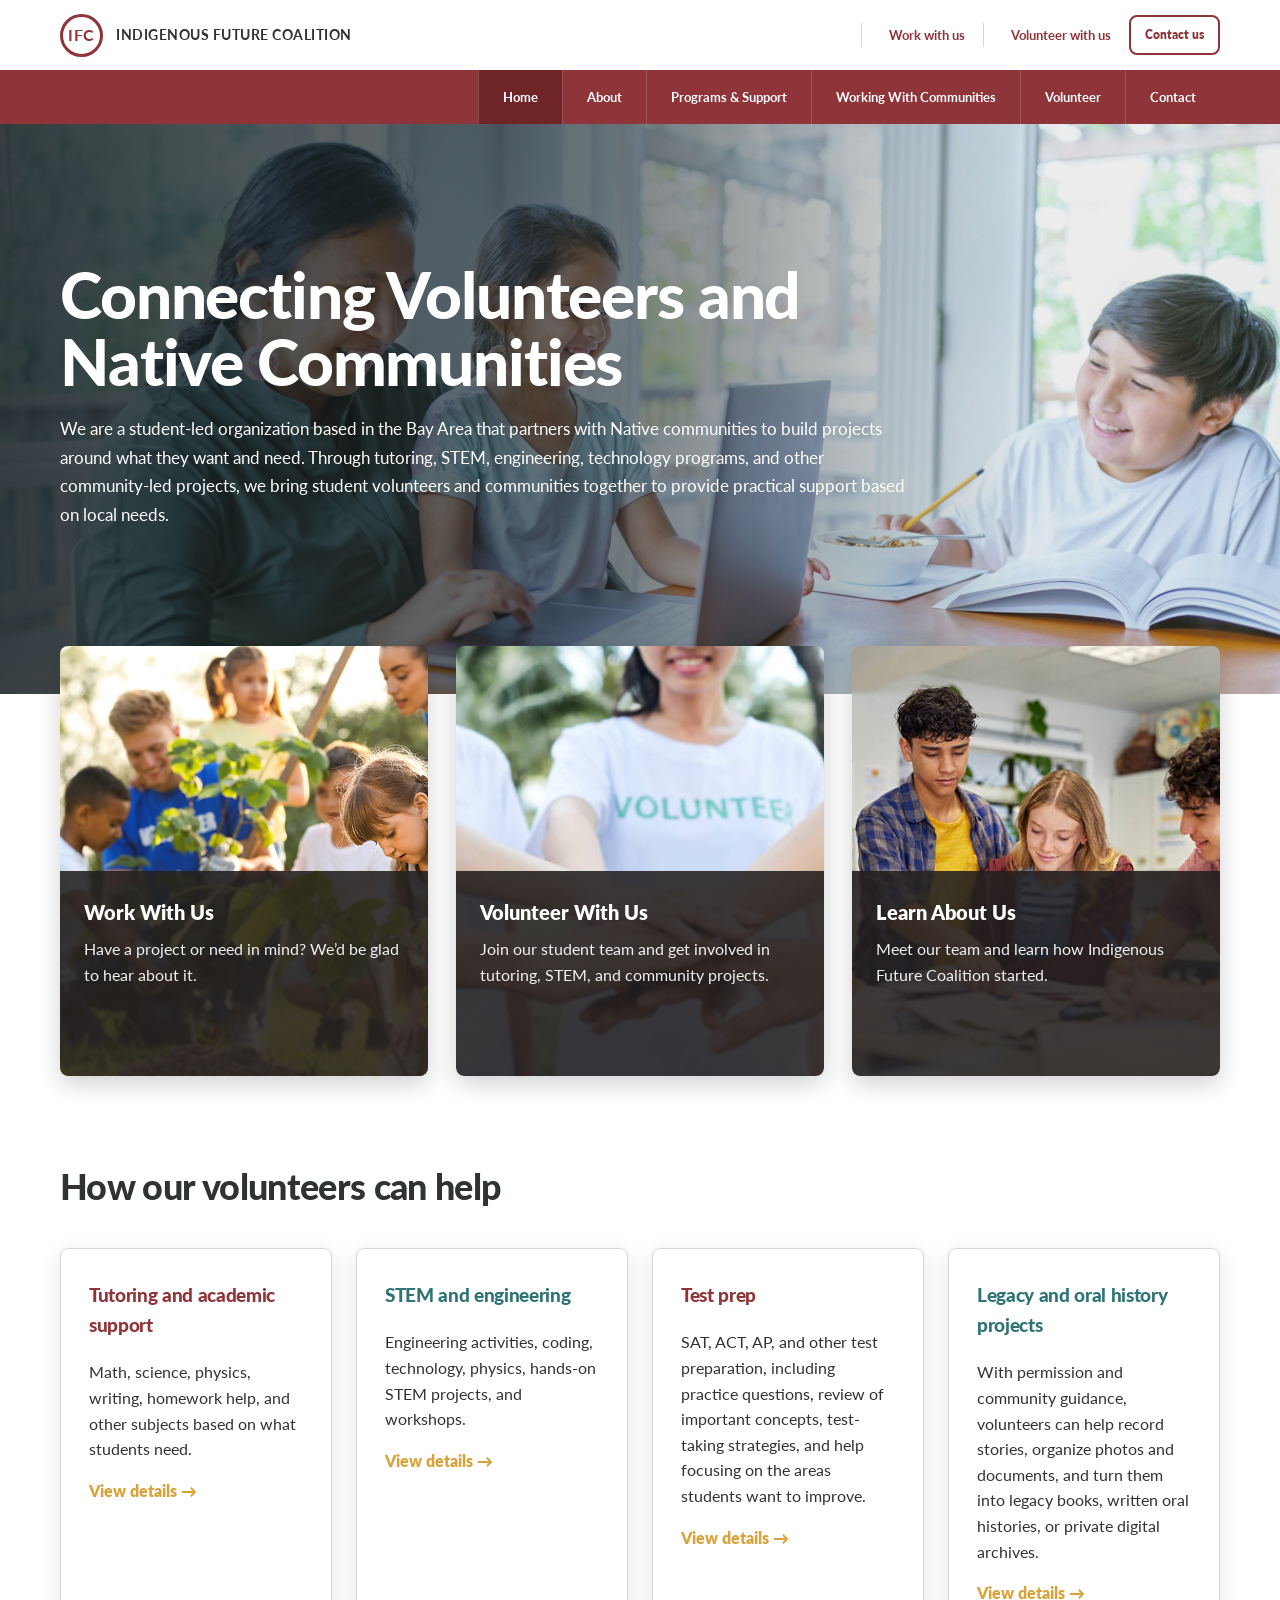
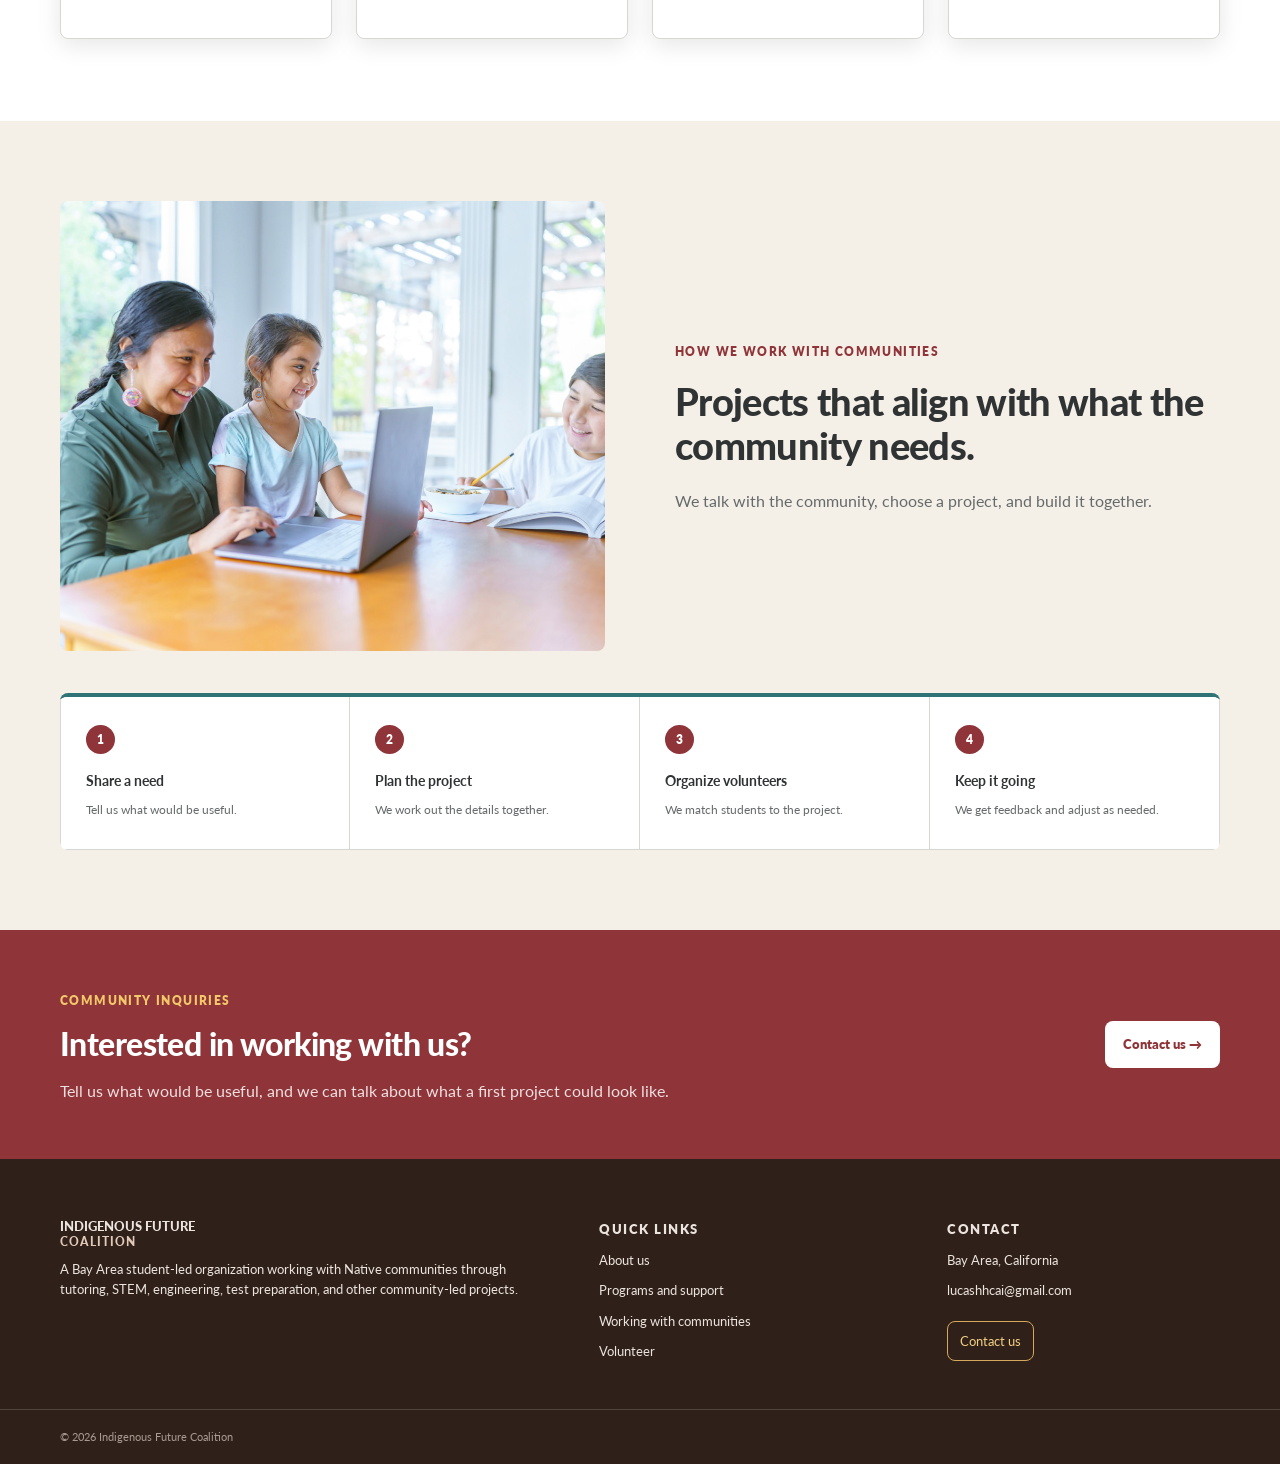
==== index.html @ 704974aa "Update coalition branding and co-founder profile" ====
<!doctype html>
<html lang="en">
<head>
  <meta charset="utf-8">
  <meta name="viewport" content="width=device-width, initial-scale=1">
  <title>Indigenous Future Coalition</title>
  <meta name="description" content="A Bay Area student-led organization working with Native communities on tutoring, STEM, engineering, test preparation, and community-led projects.">
  <meta property="og:title" content="Indigenous Future Coalition">
  <meta property="og:description" content="Education, STEM, technology, and community-led projects.">
  <meta property="og:image" content="assets/og.png">
  <link rel="icon" href="assets/favicon.svg">
  <link rel="stylesheet" href="styles.css">
  <link rel="preconnect" href="https://fonts.googleapis.com">
<link rel="preconnect" href="https://fonts.gstatic.com" crossorigin>
<link href="https://fonts.googleapis.com/css2?family=Lato:wght@400;700;900&display=swap" rel="stylesheet">
  <script src="script.js" defer></script>
</head>
<body>
  <div id="site-header"></div>
  <main>
    <section class="home-hero">
      <div class="container home-hero-copy">
        <h1>Connecting Volunteers and Native Communities</h1>
        <p>We are a student-led organization based in the Bay Area that partners with Native communities to build projects around what they want and need. Through tutoring, STEM, engineering, technology programs, and other community-led projects, we bring student volunteers and communities together to provide practical support based on local needs.</p>
      </div>
    </section>

    <section class="action-strip">
      <div class="container action-grid">
        <a class="feature-card" href="communities.html" style="background-image: url('assets/community.jpg');">
          <div class="feature-card-overlay">
            <strong>Work With Us</strong>
            <span>Have a project or need in mind? We’d be glad to hear about it.</span>
          </div>
        </a>

        <a class="feature-card" href="volunteer.html" style="background-image: url('assets/volunteer.jpg');">
          <div class="feature-card-overlay">
            <strong>Volunteer With Us</strong>
            <span>Join our student team and get involved in tutoring, STEM, and community projects.</span>
          </div>
        </a>

        <a class="feature-card" href="about.html" style="background-image: url('assets/about.jpg');">
          <div class="feature-card-overlay">
            <strong>Learn About Us</strong>
            <span>Meet our team and learn how Indigenous Future Coalition started.</span>
          </div>
        </a>
      </div>
    </section>

    <section class="standard-section">
      <div class="container">
        <div class="plain-heading">
          <div>
            <h2>How our volunteers can help</h2>
          </div>
          <p></p>
        </div>
        <div class="service-grid">
          <article class="service-card">
            <h3>Tutoring and academic support</h3>
            <p>Math, science, physics, writing, homework help, and other subjects based on what students need.</p>
            <a href="programs.html">View details →</a>
          </article>
          <article class="service-card">
            <h3>STEM and engineering</h3>
            <p>Engineering activities, coding, technology, physics, hands-on STEM projects, and workshops.</p>
            <a href="programs.html">View details →</a>
          </article>
          <article class="service-card">
            <h3>Test prep</h3>
            <p>SAT, ACT, AP, and other test preparation, including practice questions, review of important concepts, test-taking strategies, and help focusing on the areas students want to improve.</p>
            <a href="programs.html">View details →</a>
          </article>
          <article class="service-card">
            <h3>Legacy and oral history projects</h3>
            <p>With permission and community guidance, volunteers can help record stories, organize photos and documents, and turn them into legacy books, written oral histories, or private digital archives.</p>
            <a href="programs.html">View details →</a>
          </article>
        </div>
      </div>
    </section>

    <section class="about-band community-process-section">
      <div class="container">
        <div class="about-band-grid">
          <img class="about-photo" src="assets/tutoring-group.jpg" alt="Students working together during a study session">
          <div>
            <p class="section-label">How we work with communities</p>
            <h2>Projects that align with what the community needs.</h2>
            <p>We talk with the community, choose a project, and build it together.</p>
          </div>
        </div>

        <ol class="simple-steps process-steps-home">
          <li><span>1</span><strong>Share a need</strong><p>Tell us what would be useful.</p></li>
          <li><span>2</span><strong>Plan the project</strong><p>We work out the details together.</p></li>
          <li><span>3</span><strong>Organize volunteers</strong><p>We match students to the project.</p></li>
          <li><span>4</span><strong>Keep it going</strong><p>We get feedback and adjust as needed.</p></li>
        </ol>
      </div>
    </section>

    <section class="contact-band">
      <div class="container contact-band-inner">
        <div>
          <p class="section-label light">Community inquiries</p>
          <h2>Interested in working with us?</h2>
          <p>Tell us what would be useful, and we can talk about what a first project could look like.</p>
        </div>
        <a class="light-button" href="contact.html">Contact us →</a>
      </div>
    </section>
  </main>
  <div id="site-footer"></div>
</body>
</html>
---- styles.css ----
:root {
  --burgundy: #8f3438;
  --burgundy-dark: #6f2428;
  --teal: #2f7376;
  --teal-dark: #225a5d;
  --gold: #d9a33a;
  --cream: #f4f0e8;
  --ink: #303334;
  --muted: #666a6b;
  --line: #d8d8d3;
  --brown: #2f2019;
  --radius: 8px;
}

* { box-sizing: border-box; }
html { scroll-behavior: smooth; }
body {
  margin: 0;
  color: var(--ink);
  background: #fff;
  font-family: "Lato", sans-serif;
  line-height: 1.6;
}

button, input, select, textarea {
  font: inherit;
}

h1, h2, h3 {
  font-family: "Lato", sans-serif;
  font-weight: 900;
  letter-spacing: -0.02em;
}
a { color: inherit; text-decoration: none; }
img { display: block; max-width: 100%; }
h1, h2, h3, p { margin-top: 0; }
h1, h2, h3 { letter-spacing: -0.018em; }
.container { width: min(1160px, calc(100% - 48px)); margin: 0 auto; }

.utility-bar { background: var(--brown); color: #fff; font-size: .73rem; }
.utility-inner { height: 34px; display: flex; align-items: center; justify-content: space-between; }
.main-header { background: #fff; }
.header-inner { 
  min-height: 70px; 
  display: flex; 
  align-items: center; 
  justify-content: space-between; 
  gap: 20px; 
}
.brand { display: flex; align-items: center; gap: 13px; min-width: 280px; }
.brand-seal {
  width: 43px;
  height: 43px;
  border: 3px solid var(--burgundy);
  border-radius: 50%;
  display: grid;
  place-items: center;
  position: relative;
  color: var(--burgundy);
}
.brand-seal b { font-size: 1rem; line-height: 1; letter-spacing: .04em; }
.brand-seal small { font-size: .48rem; font-weight: 800; letter-spacing: .08em; position: absolute; bottom: 7px; }
.brand-words { display: flex; flex-direction: column; text-transform: uppercase; }
.brand-words strong { 
  font-size: .9rem; 
  letter-spacing: .035em; 
}
.brand-words small { font-size: .72rem; letter-spacing: .085em; color: var(--muted); margin-top: 2px; }
.header-actions { 
  display: flex; 
  align-items: center; 
  gap: 18px; 
}
.header-actions > a:not(.contact-button) { display: flex; flex-direction: column; padding-left: 27px; border-left: 1px solid var(--line); }
.header-actions small { color: var(--muted); font-size: .68rem; }
.header-actions strong { color: var(--burgundy); font-size: .83rem; margin-top: 2px; }
.contact-button { 
  border: 2px solid var(--burgundy); 
  color: var(--burgundy); 
  padding: 8px 14px; 
  border-radius: var(--radius); 
  font-size: .75rem; 
  font-weight: 800; 
}
.contact-button:hover { background: var(--burgundy); color: #fff; }
.nav-bar { background: var(--burgundy); }
.desktop-nav { min-height: 54px; display: flex; align-items: stretch; justify-content: flex-end; }
.desktop-nav a { padding: 0 24px; display: flex; align-items: center; color: #fff; font-size: .82rem; font-weight: 700; border-left: 1px solid rgba(255,255,255,.16); }
.desktop-nav a:hover, .desktop-nav a[aria-current="page"] { background: var(--burgundy-dark); }
.menu-button, .mobile-nav { display: none; }

.home-hero { min-height: 570px; position: relative; display: flex; align-items: center; background: url("assets/tutoring-group.jpg") center 47% / cover no-repeat; color: #fff; }
.home-hero::before { content: ""; position: absolute; inset: 0; background: linear-gradient(90deg, rgba(17,26,29,.84), rgba(17,26,29,.58) 46%, rgba(17,26,29,.08) 80%); }
.home-hero-copy { position: relative; z-index: 1; }
.hero-kicker, .section-label { display: inline-block; font-size: .73rem; text-transform: uppercase; letter-spacing: .12em; font-weight: 800; color: var(--burgundy); }
.hero-kicker { background: var(--gold); color: #2b241c; padding: 8px 12px; margin-bottom: 18px; border-radius: var(--radius); }
.home-hero h1 { 
  font-size: clamp(2.7rem, 5vw, 4.65rem); 
  line-height: 1.04; 
  max-width: 850px; 
  margin-bottom: 20px; 
}
.home-hero-copy > p:not(.hero-kicker) { font-size: 1.08rem; line-height: 1.65; max-width: 850px; margin-bottom: 27px; }
.primary-button, .secondary-button, .light-button, .button {
  display: inline-flex; align-items: center; gap: 9px; padding: 13px 18px;
  border-radius: var(--radius); font-size: .82rem; font-weight: 800;
}
.primary-button, .button { background: var(--burgundy); color: #fff; }
.primary-button:hover, .button:hover { background: var(--burgundy-dark); }

.action-strip { position: relative; margin-top: -48px; z-index: 3; }
.action-grid { display: grid; grid-template-columns: repeat(3, 1fr); box-shadow: 0 8px 30px rgba(0,0,0,.16); }
.action-card { min-height: 116px; background: #fff; padding: 25px; border-right: 1px solid var(--line); display: flex; flex-direction: column; justify-content: center; }
.action-card:nth-child(2) { background: var(--teal); color: #fff; }
.action-card:nth-child(3) { background: var(--cream); border-right: 0; }
.action-card strong { font-size: .94rem; margin-bottom: 5px; }
.action-card span { font-size: .77rem; color: var(--muted); }
.action-card:nth-child(2) span { color: #e0eeee; }

.standard-section, .section { padding: 82px 0; }
.plain-heading { display: grid; grid-template-columns: 1.25fr 1fr; gap: 70px; align-items: end; margin-bottom: 40px; }
.plain-heading h2 { font-size: 2.25rem; line-height: 1.16; margin: 8px 0 0; }
.plain-heading > p { color: var(--muted); line-height: 1.72; margin: 0; }
.service-grid {
  display: grid;
  grid-template-columns: repeat(4, 1fr);
  gap: 24px;
}

.service-card {
  background: #fff;
  padding: 32px 28px;
  border-radius: var(--radius);
  border: 1px solid var(--line);
  box-shadow: 0 6px 24px rgba(0,0,0,.10);
  min-height: 280px;
  transition: 
    transform 0.2s ease,
    box-shadow 0.2s ease;
}

.service-card:hover {
  transform: translateY(-5px);
  box-shadow: 0 14px 32px rgba(0,0,0,.16);
}

.service-card a {
  color: var(--gold);
  font-weight: 800;
}

.service-card a:hover {
  color: var(--gold);
}
.-card h3 { color: var(--burgundy); font-size: 1rem; line-height: 1.3; margin-bottom: 10px; }
.-card p { font-size: .84rem; color: var(--muted); line-height: 1.62; min-height: 82px; }
.-card a { color: var(--burgundy); font-size: .76rem; font-weight: 800; }

.about-band { background: var(--cream); padding: 80px 0; }
.about-band-grid { display: grid; grid-template-columns: 1fr 1fr; gap: 70px; align-items: center; }
.about-photo { width: 100%; height: 450px; object-fit: cover; border-radius: var(--radius); }
.about-band h2 { font-size: 2.35rem; line-height: 1.15; margin: 8px 0 20px; }
.about-band p:not(.section-label) { color: var(--muted); line-height: 1.72; }
.check-list { padding: 0; margin: 25px 0; display: grid; grid-template-columns: 1fr 1fr; gap: 10px 25px; list-style: none; }
.check-list li { font-size: .82rem; font-weight: 700; padding-left: 18px; position: relative; }
.check-list li::before { content: ""; width: 7px; height: 7px; background: var(--gold); border-radius: 50%; position: absolute; left: 0; top: 7px; }
.secondary-button { background: var(--teal); color: #fff; }
.secondary-button:hover { background: var(--teal-dark); }
.simple-steps { display: grid; grid-template-columns: repeat(4,1fr); list-style: none; padding: 0; margin: 0; border-top: 4px solid var(--teal); border-radius: var(--radius); overflow: hidden; }
.simple-steps li { padding: 28px 25px; border: 1px solid var(--line); border-top: 0; }
.simple-steps li + li { border-left: 0; }
.simple-steps span { width: 29px; height: 29px; border-radius: 50%; background: var(--burgundy); color: #fff; display: grid; place-items: center; font-size: .75rem; font-weight: 800; margin-bottom: 13px; }
.simple-steps strong { font-size: .88rem; }
.simple-steps p { font-size: .78rem; color: var(--muted); margin: 7px 0 0; }
.contact-band { background: var(--burgundy); color: #fff; padding: 56px 0; }
.contact-band-inner { display: flex; align-items: center; justify-content: space-between; gap: 50px; }
.contact-band h2 { font-size: 2rem; margin: 7px 0 8px; }
.contact-band p { margin-bottom: 0; color: #f0dfe0; }
.section-label.light { color: #f2c96a; }
.light-button { background: #fff; color: var(--burgundy); flex: 0 0 auto; }

.page-hero { background: var(--teal); color: #fff; padding: 58px 0; border-bottom: 8px solid var(--gold); }
.page-hero h1 { font-size: clamp(2.35rem,4.5vw,3.7rem); line-height: 1.08; max-width: 900px; margin-bottom: 16px; }
.page-hero p { max-width: 790px; margin-bottom: 0; color: #e7f1f1; }
.eyebrow { font-size: .71rem; text-transform: uppercase; letter-spacing: .12em; font-weight: 800; color: var(--teal); margin-bottom: 12px; }
.eyebrow.light { color: #f2cf7c; }
.prose-grid { display: grid; grid-template-columns: .75fr 1.5fr; gap: 80px; }
.prose-grid h2 { font-size: 2.2rem; }
.prose p { color: var(--muted); line-height: 1.78; }
.cream { background: var(--cream); }
.value-grid { display: grid; grid-template-columns: repeat(3,1fr); border: 1px solid var(--line); border-radius: var(--radius); overflow: hidden; }
.value-card { padding: 30px; background: #fff; }
.value-card + .value-card { border-left: 1px solid var(--line); }
.value-card h3 { font-size: 1.08rem; color: var(--burgundy); }
.value-card p { font-size: .87rem; color: var(--muted); margin-bottom: 0; }
.placeholder-panel { background: #fbf6e8; border-left: 5px solid var(--gold); padding: 35px; border-radius: var(--radius); }
.placeholder-panel h2 { font-size: 2rem; }
.profile-grid { display: grid; grid-template-columns: repeat(2,1fr); gap: 24px; }
.profile-grid div { border-top: 1px solid #ded3b6; padding-top: 13px; }
.profile-grid small { display: block; text-transform: uppercase; letter-spacing: .09em; color: var(--muted); }
.profile-grid strong { display: block; margin-top: 5px; }
.work-list { border-top: 4px solid var(--burgundy); border-radius: var(--radius); overflow: hidden; }
.work-row { display: grid; grid-template-columns: 1.1fr 1fr; gap: 55px; padding: 42px 25px; border: 1px solid var(--line); border-top: 0; }
.work-row:nth-child(even) { background: var(--cream); }
.work-row h2 { font-size: 1.65rem; color: var(--burgundy); }
.work-row p { color: var(--muted); }
.work-row ul { columns: 2; margin: 0; padding: 0; list-style: none; }
.work-row li { break-inside: avoid; padding: 0 0 10px 15px; position: relative; font-size: .84rem; }
.work-row li::before { content: ""; width: 5px; height: 5px; background: var(--teal); border-radius: 50%; position: absolute; left: 0; top: 8px; }
.scope-band { background: var(--brown); color: #fff; padding: 58px 0; }
.scope-band h2 { font-size: 2.1rem; }
.scope-band p { max-width: 800px; color: #eee4df; margin-bottom: 0; }
.process-list { list-style: none; padding: 0; margin: 0; border-top: 4px solid var(--teal); border-radius: var(--radius); overflow: hidden; }
.process-list li { display: grid; grid-template-columns: 45px 1fr; gap: 18px; padding: 24px; background: #fff; border: 1px solid var(--line); border-top: 0; }
.process-list li:nth-child(odd) span { 
  background: var(--burgundy); 
  color: #fff;
}

.process-list li:nth-child(even) span { 
  background: var(--teal); 
  color: #fff;
}

.process-list span { 
  width: 34px; 
  height: 34px; 
  border-radius: 50%; 
  display: grid; 
  place-items: center; 
  font-size: .75rem; 
  font-weight: 800; 
}
.process-list h3 { font-size: 1rem; margin-bottom: 5px; }
.process-list p { color: var(--muted); font-size: .86rem; margin-bottom: 0; }
.skill-grid { display: grid; grid-template-columns: repeat(3,1fr); border-top: 4px solid var(--burgundy); border-left: 1px solid var(--line); border-radius: var(--radius); overflow: hidden; }
.skill-grid div { padding: 18px 20px; background: #fff; border-right: 1px solid var(--line); border-bottom: 1px solid var(--line); font-size: .88rem; font-weight: 700; }
.contact-grid { display: grid; grid-template-columns: .8fr 1.2fr; gap: 60px; }
.contact-card { background: var(--cream); border-top: 5px solid var(--burgundy); padding: 35px; border-radius: var(--radius); }
.contact-card a { color: var(--burgundy); font-size: 1.4rem; font-weight: 800; border-bottom: 1px solid var(--burgundy); }
.contact-list > div { padding: 18px 0; border-top: 1px solid var(--line); }
.contact-list strong { color: var(--burgundy); font-size: .82rem; }
.contact-list p { color: var(--muted); margin: 5px 0 0; }

.site-footer { background: var(--brown); color: #fff; padding: 60px 0 0; }
.footer-grid { display: grid; grid-template-columns: 1.7fr 1fr 1fr; gap: 75px; padding-bottom: 48px; }
.footer-grid > div { display: flex; flex-direction: column; gap: 10px; }
.footer-brand { font-size: 1.18rem; font-weight: 900; line-height: 1.15; text-transform: uppercase; margin-bottom: 0; }
.footer-brand span { font-size: .74rem; letter-spacing: .1em; color: #e2c9b8; }
.footer-summary { color: #d3c8c2; font-size: .84rem; max-width: 480px; }
.footer-label { text-transform: uppercase; letter-spacing: .12em; font-size: .68rem; font-weight: 800; color: #efc56f; margin-bottom: 7px; }
.footer-grid a, .footer-grid p { font-size: .8rem; color: #ece4df; margin-bottom: 0; }
.footer-button { align-self: flex-start; border: 1px solid #d5a95b; color: #f2cf84 !important; padding: 9px 12px; margin-top: 10px; border-radius: var(--radius); }
.footer-bottom { border-top: 1px solid rgba(255,255,255,.16); padding: 18px 0; color: #aa9c94; font-size: .67rem; }
.footer-bottom > div { display: flex; justify-content: space-between; gap: 30px; }

@media (max-width: 1000px) {
  .header-actions, .nav-bar { display: none; }
  .header-inner { min-height: 86px; }
  .menu-button { display: block; border: 2px solid var(--burgundy); border-radius: var(--radius); background: #fff; color: var(--burgundy); padding: 9px 12px; font-weight: 800; }
  .mobile-nav { display: none; flex-direction: column; background: var(--burgundy); padding: 10px 24px; }
  .mobile-nav.open { display: flex; }
  .mobile-nav a { color: #fff; padding: 12px 0; border-bottom: 1px solid rgba(255,255,255,.16); font-weight: 700; }
  .action-grid { grid-template-columns: 1fr; }
  .action-card { min-height: 90px; border-right: 0; border-bottom: 1px solid var(--line); }
  .-grid { grid-template-columns: repeat(2,1fr); }
  .-card:nth-child(2) { border-right: 0; }
  .service-card:nth-child(-n+2) { border-bottom: 1px solid var(--line); }
  .about-band-grid, .plain-heading, .prose-grid, .contact-grid { grid-template-columns: 1fr; gap: 38px; }
  .simple-steps { grid-template-columns: repeat(2,1fr); }
  .footer-grid { grid-template-columns: 1.4fr 1fr; }
  .footer-grid > div:last-child { grid-column: 2; }
}

@media (max-width: 680px) {
  .container { width: min(100% - 30px, 1160px); }
  .utility-inner { justify-content: center; }
  .utility-inner span:last-child { display: none; }
  .brand { min-width: 0; }
  .brand-seal { width: 49px; height: 49px; }
  .brand-words strong { font-size: .88rem; }
  .brand-words small { font-size: .61rem; }
  .home-hero { min-height: 520px; background-position: 60% center; }
  .home-hero::before { background: linear-gradient(90deg, rgba(17,26,29,.9), rgba(17,26,29,.58) 88%); }
  .home-hero h1 { font-size: 2.65rem; }
  .action-strip { margin-top: 0; }
  .standard-section, .section { padding: 60px 0; }
.plain-heading { gap: 20px; }

.service-grid, .value-grid, .skill-grid {
  grid-template-columns: 1fr;
}

.service-card {
  border: 1px solid var(--line);
}

.about-photo { 
  height: 300px; 
}
  .check-list { grid-template-columns: 1fr; }
  .simple-steps { grid-template-columns: 1fr; }
  .simple-steps li, .simple-steps li + li { border-left: 1px solid var(--line); }
  .contact-band-inner { align-items: flex-start; flex-direction: column; }
  .page-hero h1 { font-size: 2.35rem; }
  .value-card + .value-card { border-left: 0; border-top: 1px solid var(--line); }
  .profile-grid, .work-row { grid-template-columns: 1fr; }
  .work-row { gap: 20px; }
  .work-row ul { columns: 1; }
  .footer-grid { grid-template-columns: 1fr; }
  .footer-grid > div:last-child { grid-column: 1; }
  .footer-bottom > div { flex-direction: column; }
}

.action-grid {
  display: grid;
  grid-template-columns: repeat(3, 1fr);
  gap: 28px;
  box-shadow: none;
}

.feature-card {
  min-height: 430px;
  display: flex;
  align-items: flex-end;

  background-size: cover;
  background-position: center;

  border-radius: var(--radius);
  overflow: hidden;

  box-shadow: 0 8px 25px rgba(0, 0, 0, 0.18);

  transition:
    transform 0.2s ease,
    box-shadow 0.2s ease;
}

.feature-card:hover {
  transform: translateY(-5px);
  box-shadow: 0 14px 32px rgba(0, 0, 0, 0.25);
}

.feature-card-overlay {
  width: 100%;
  min-height: 205px;

  padding: 25px 24px;

  background: rgba(35, 31, 31, 0.88);
  color: white;

  backdrop-filter: blur(1px);
}

.feature-card-overlay strong {
  display: block;

  margin-bottom: 8px;

  font-size: 1.25rem;
  font-weight: 800;
}

.feature-card-overlay span {
  display: block;

  color: #f1f1f1;

  font-size: 1rem;
  line-height: 1.6;
}

.action-cta {
  margin-top: 28px;
}

/* Tablet and phone layout */

@media (max-width: 900px) {
  .action-grid {
    grid-template-columns: 1fr;
  }

  .feature-card {
    min-height: 400px;
  }
}


/* Homepage updates */
.community-process-section .about-band-grid { margin-bottom: 42px; }
.community-process-section .simple-steps { background: #fff; }
.community-process-section .simple-steps li { background: #fff; }
.community-process-section .about-band-grid > div > p:last-child { max-width: 520px; margin-bottom: 0; }

@media (max-width: 1000px) {
  .community-process-section .about-band-grid { margin-bottom: 34px; }
}

/* Large photo headers for internal pages */
.image-hero {
  background: linear-gradient(rgba(17,26,29,.65), rgba(17,26,29,.65)), url("assets/community.jpg") center/cover no-repeat;
  color: #fff;
}
.team-heading {
  margin-bottom: 35px;
}

.team-heading h2 {
  font-size: 2.2rem;
  line-height: 1.2;
}


.team-grid {
  display: grid;
  grid-template-columns: repeat(3, 1fr);
  gap: 30px;
}


.team-card {
  background: white;
  border: 1px solid var(--line);
  border-radius: var(--radius);
  padding: 25px;
}


.team-card img {
  width: 100%;
  aspect-ratio: 1 / 1;
  object-fit: cover;
  border-radius: var(--radius);
  margin-bottom: 20px;
}


.team-card h3 {
  margin-bottom: 5px;
  color: var(--burgundy);
}


.team-role {
  color: #c49a3a;
  font-size: .85rem;
  font-weight: 800;
  text-transform: uppercase;
  letter-spacing: .08em;
}


.team-card p:last-child {
  color: var(--muted);
  font-size: .9rem;
  line-height: 1.6;
}


@media(max-width:900px){

  .team-grid {
    grid-template-columns: 1fr;
  }

}
.program-block {
  display: grid;
  grid-template-columns: 0.9fr 1.1fr;
  gap: 45px;
  align-items: center;

  background: white;
  border: 1px solid var(--line);
  border-radius: var(--radius);
  padding: 35px;

  margin-bottom: 35px;
}


.program-block.reverse .program-image {
  order: 2;
}


.program-image img {
  width: 100%;
  height: 320px;
  object-fit: cover;
  border-radius: var(--radius);
}


.program-content h2 {
  color: var(--burgundy);
  font-size: 1.8rem;
  margin-bottom: 18px;
}


.program-content ul {
  margin: 0;
  padding-left: 22px;
  color: var(--muted);
  line-height: 1.8;
}


@media(max-width:900px){

  .program-block,
  .program-block.reverse {
    grid-template-columns: 1fr;
  }

  .program-block.reverse .program-image {
    order: initial;
  }

}
}
.value-card,
.service-card,
.team-card,
.placeholder-panel,
.process-list li {
  box-shadow: 0 4px 18px rgba(0,0,0,0.08);
}
.value-card:nth-child(odd) h3,
.program-block:nth-child(odd) h2 {
  color: var(--burgundy);
}

.value-card:nth-child(even) h3,
.program-block:nth-child(even) h2 {
  color: var(--teal);
}
.process-list li:nth-child(odd) h3 {
  color: var(--burgundy);
}

.process-list li:nth-child(even) h3 {
  color: var(--teal);
}
.google-form {
  background: white;
  border: 1px solid var(--line);
  border-radius: var(--radius);
  padding: 20px;
  margin-top: 35px;
  box-shadow: 0 4px 18px rgba(0,0,0,.08);
}

.google-form iframe {
  width: 100%;
  border: none;
}
.hero-button {
  display: inline-block;
  background: var(--gold);
  color: #2b241c;
  padding: 13px 24px;
  border-radius: var(--radius);
  font-weight: 800;
  text-decoration: none;
  margin-top: 20px;
  transition: .2s ease;
}

.hero-button:hover {
  transform: translateY(-2px);
  opacity: .9;
}
.service-card:nth-child(odd) h3 {
  color: var(--burgundy);
}

.service-card:nth-child(even) h3 {
  color: var(--teal);
}
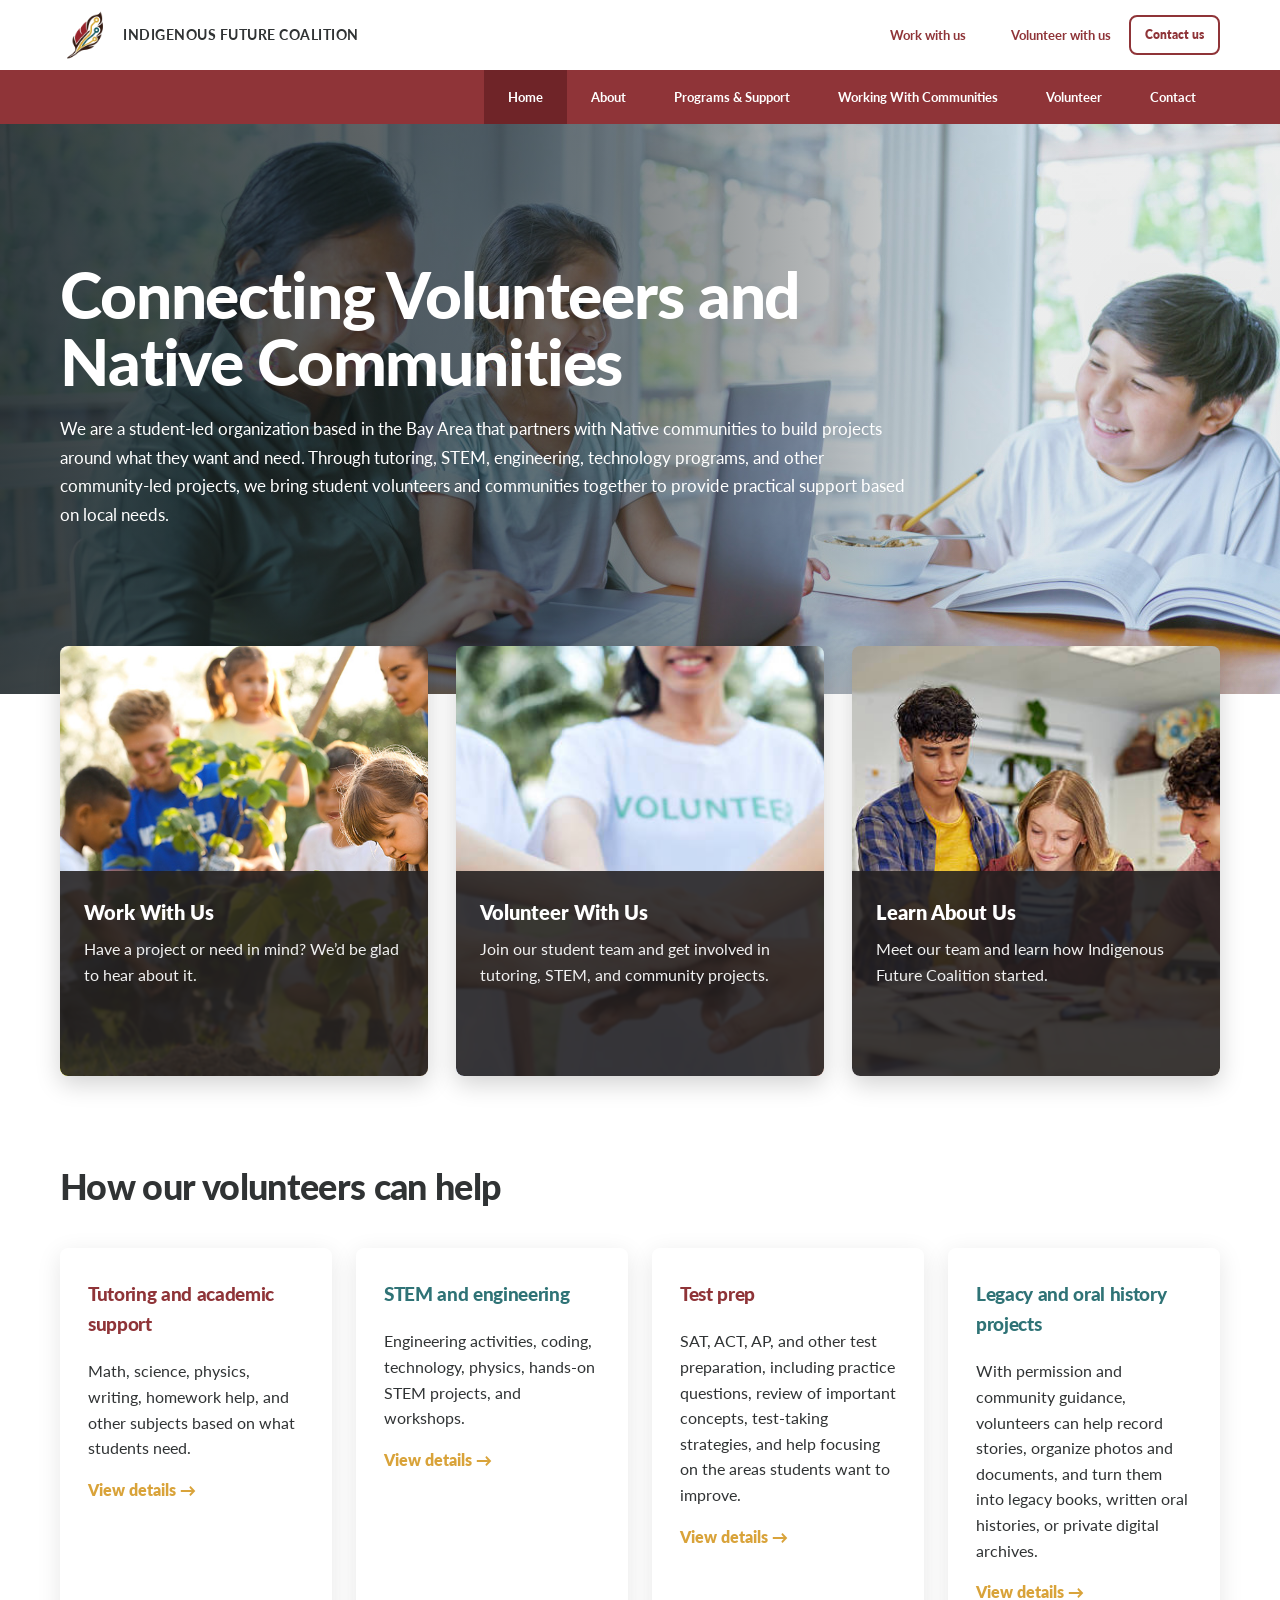
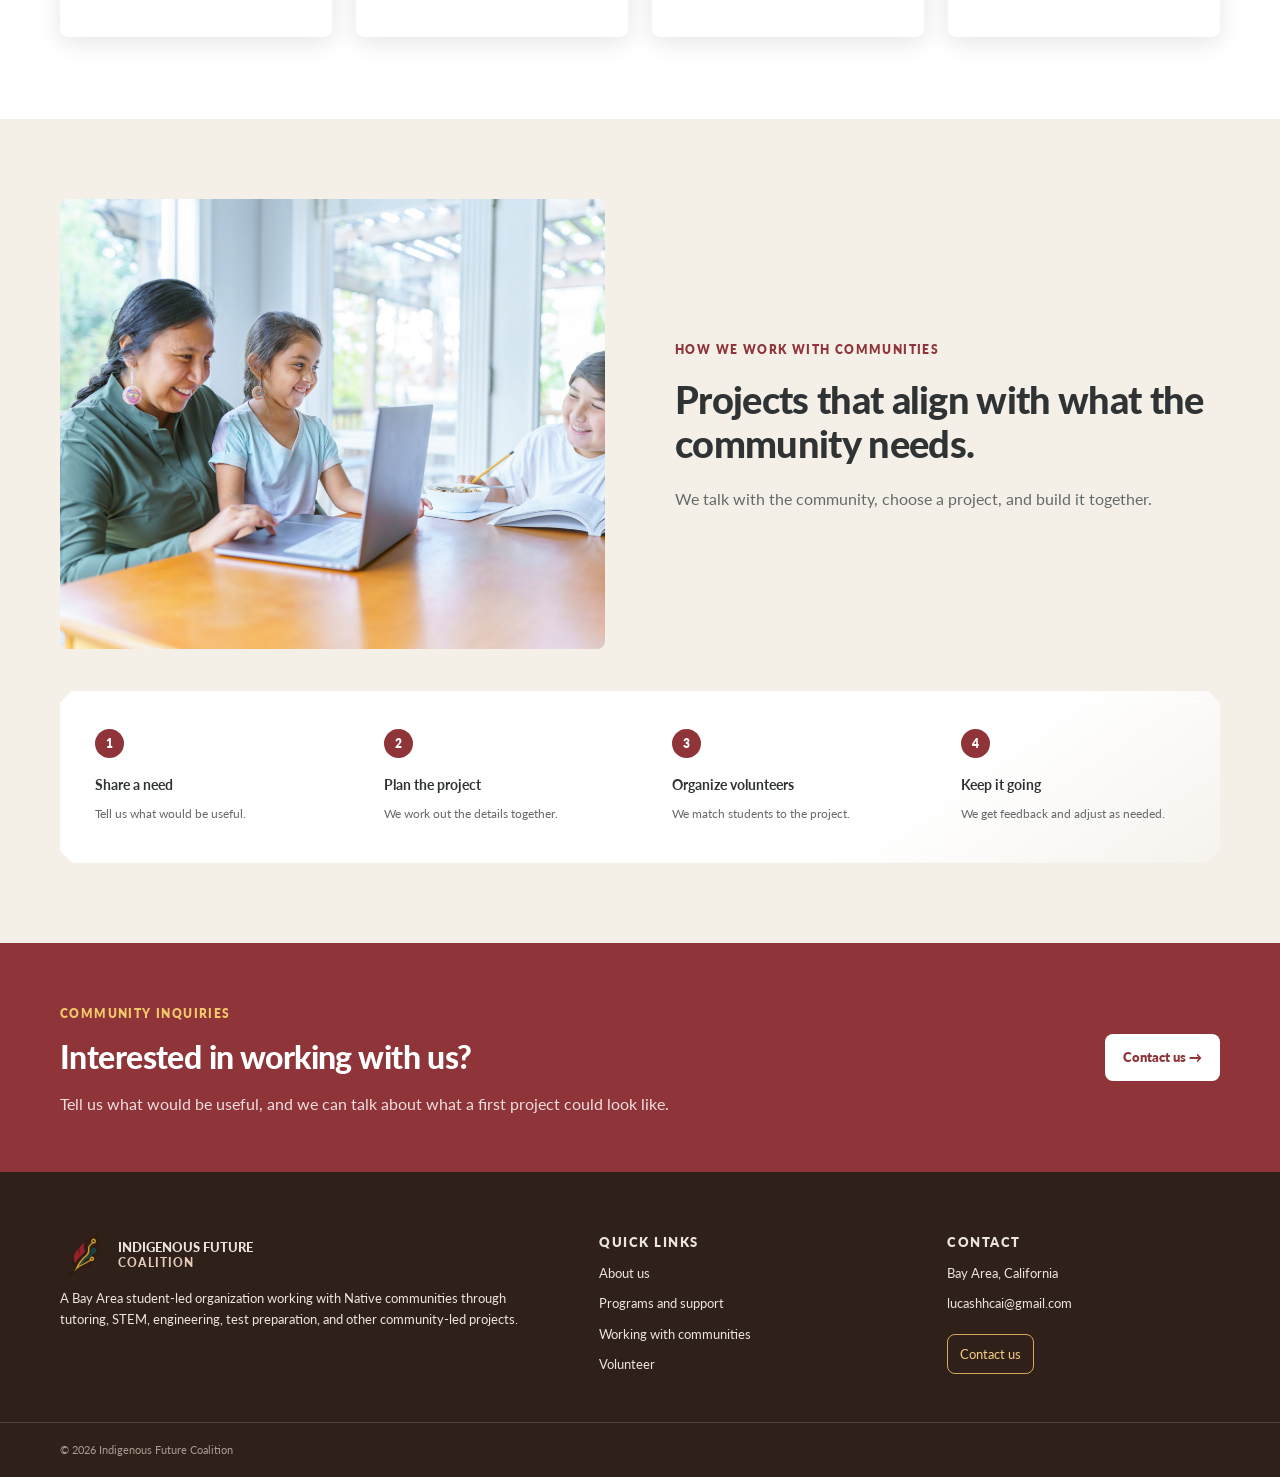
==== commit 0270f169: "Use new Indigenous Future Coalition logo" ====
--- a/index.html
+++ b/index.html
@@ -8,7 +8,7 @@
   <meta property="og:title" content="Indigenous Future Coalition">
   <meta property="og:description" content="Education, STEM, technology, and community-led projects.">
   <meta property="og:image" content="assets/og.png">
-  <link rel="icon" href="assets/favicon.svg">
+  <link rel="icon" type="image/png" href="assets/indigenouslogo.png">
   <link rel="stylesheet" href="styles.css">
   <link rel="preconnect" href="https://fonts.googleapis.com">
 <link rel="preconnect" href="https://fonts.gstatic.com" crossorigin>
--- a/styles.css
+++ b/styles.css
@@ -22,8 +22,45 @@
   line-height: 1.6;
 }
 
+main {
+  background: #fff;
+  animation: content-enter .34s cubic-bezier(.22, .8, .3, 1) both;
+}
+
+body.page-leaving main {
+  animation: content-exit .18s ease-in both;
+  pointer-events: none;
+}
+
+@keyframes content-enter {
+  from {
+    opacity: .82;
+    transform: translateY(7px);
+  }
+  to {
+    opacity: 1;
+    transform: translateY(0);
+  }
+}
+
+@keyframes content-exit {
+  from {
+    transform: translateY(0);
+  }
+  to {
+    transform: translateY(-5px);
+  }
+}
+
 button, input, select, textarea {
   font: inherit;
+}
+
+@media (prefers-reduced-motion: reduce) {
+  main,
+  body.page-leaving main {
+    animation: none;
+  }
 }
 
 h1, h2, h3 {
@@ -49,17 +86,13 @@
 }
 .brand { display: flex; align-items: center; gap: 13px; min-width: 280px; }
 .brand-seal {
-  width: 43px;
-  height: 43px;
-  border: 3px solid var(--burgundy);
-  border-radius: 50%;
+  width: 50px;
+  height: 50px;
   display: grid;
   place-items: center;
-  position: relative;
-  color: var(--burgundy);
-}
-.brand-seal b { font-size: 1rem; line-height: 1; letter-spacing: .04em; }
-.brand-seal small { font-size: .48rem; font-weight: 800; letter-spacing: .08em; position: absolute; bottom: 7px; }
+  flex: 0 0 auto;
+}
+.brand-seal img { width: 100%; height: 100%; object-fit: contain; }
 .brand-words { display: flex; flex-direction: column; text-transform: uppercase; }
 .brand-words strong { 
   font-size: .9rem; 
@@ -71,7 +104,7 @@
   align-items: center; 
   gap: 18px; 
 }
-.header-actions > a:not(.contact-button) { display: flex; flex-direction: column; padding-left: 27px; border-left: 1px solid var(--line); }
+.header-actions > a:not(.contact-button) { display: flex; flex-direction: column; padding-left: 27px; }
 .header-actions small { color: var(--muted); font-size: .68rem; }
 .header-actions strong { color: var(--burgundy); font-size: .83rem; margin-top: 2px; }
 .contact-button { 
@@ -85,7 +118,7 @@
 .contact-button:hover { background: var(--burgundy); color: #fff; }
 .nav-bar { background: var(--burgundy); }
 .desktop-nav { min-height: 54px; display: flex; align-items: stretch; justify-content: flex-end; }
-.desktop-nav a { padding: 0 24px; display: flex; align-items: center; color: #fff; font-size: .82rem; font-weight: 700; border-left: 1px solid rgba(255,255,255,.16); }
+.desktop-nav a { padding: 0 24px; display: flex; align-items: center; color: #fff; font-size: .82rem; font-weight: 700; }
 .desktop-nav a:hover, .desktop-nav a[aria-current="page"] { background: var(--burgundy-dark); }
 .menu-button, .mobile-nav { display: none; }
 
@@ -110,9 +143,9 @@
 
 .action-strip { position: relative; margin-top: -48px; z-index: 3; }
 .action-grid { display: grid; grid-template-columns: repeat(3, 1fr); box-shadow: 0 8px 30px rgba(0,0,0,.16); }
-.action-card { min-height: 116px; background: #fff; padding: 25px; border-right: 1px solid var(--line); display: flex; flex-direction: column; justify-content: center; }
+.action-card { min-height: 116px; background: #fff; padding: 25px; display: flex; flex-direction: column; justify-content: center; }
 .action-card:nth-child(2) { background: var(--teal); color: #fff; }
-.action-card:nth-child(3) { background: var(--cream); border-right: 0; }
+.action-card:nth-child(3) { background: var(--cream); }
 .action-card strong { font-size: .94rem; margin-bottom: 5px; }
 .action-card span { font-size: .77rem; color: var(--muted); }
 .action-card:nth-child(2) span { color: #e0eeee; }
@@ -131,7 +164,6 @@
   background: #fff;
   padding: 32px 28px;
   border-radius: var(--radius);
-  border: 1px solid var(--line);
   box-shadow: 0 6px 24px rgba(0,0,0,.10);
   min-height: 280px;
   transition: 
@@ -166,9 +198,8 @@
 .check-list li::before { content: ""; width: 7px; height: 7px; background: var(--gold); border-radius: 50%; position: absolute; left: 0; top: 7px; }
 .secondary-button { background: var(--teal); color: #fff; }
 .secondary-button:hover { background: var(--teal-dark); }
-.simple-steps { display: grid; grid-template-columns: repeat(4,1fr); list-style: none; padding: 0; margin: 0; border-top: 4px solid var(--teal); border-radius: var(--radius); overflow: hidden; }
-.simple-steps li { padding: 28px 25px; border: 1px solid var(--line); border-top: 0; }
-.simple-steps li + li { border-left: 0; }
+.simple-steps { display: grid; grid-template-columns: repeat(4,1fr); gap: 14px; list-style: none; padding: 0; margin: 0; }
+.simple-steps li { padding: 28px 25px; background: #fff; border-radius: var(--radius); }
 .simple-steps span { width: 29px; height: 29px; border-radius: 50%; background: var(--burgundy); color: #fff; display: grid; place-items: center; font-size: .75rem; font-weight: 800; margin-bottom: 13px; }
 .simple-steps strong { font-size: .88rem; }
 .simple-steps p { font-size: .78rem; color: var(--muted); margin: 7px 0 0; }
@@ -188,19 +219,18 @@
 .prose-grid h2 { font-size: 2.2rem; }
 .prose p { color: var(--muted); line-height: 1.78; }
 .cream { background: var(--cream); }
-.value-grid { display: grid; grid-template-columns: repeat(3,1fr); border: 1px solid var(--line); border-radius: var(--radius); overflow: hidden; }
-.value-card { padding: 30px; background: #fff; }
-.value-card + .value-card { border-left: 1px solid var(--line); }
+.value-grid { display: grid; grid-template-columns: repeat(3,1fr); gap: 18px; }
+.value-card { padding: 30px; background: #fff; border-radius: var(--radius); }
 .value-card h3 { font-size: 1.08rem; color: var(--burgundy); }
 .value-card p { font-size: .87rem; color: var(--muted); margin-bottom: 0; }
 .placeholder-panel { background: #fbf6e8; border-left: 5px solid var(--gold); padding: 35px; border-radius: var(--radius); }
 .placeholder-panel h2 { font-size: 2rem; }
 .profile-grid { display: grid; grid-template-columns: repeat(2,1fr); gap: 24px; }
-.profile-grid div { border-top: 1px solid #ded3b6; padding-top: 13px; }
+.profile-grid div { background: rgba(255,255,255,.5); padding: 14px; border-radius: var(--radius); }
 .profile-grid small { display: block; text-transform: uppercase; letter-spacing: .09em; color: var(--muted); }
 .profile-grid strong { display: block; margin-top: 5px; }
-.work-list { border-top: 4px solid var(--burgundy); border-radius: var(--radius); overflow: hidden; }
-.work-row { display: grid; grid-template-columns: 1.1fr 1fr; gap: 55px; padding: 42px 25px; border: 1px solid var(--line); border-top: 0; }
+.work-list { display: grid; gap: 18px; }
+.work-row { display: grid; grid-template-columns: 1.1fr 1fr; gap: 55px; padding: 42px 30px; border-radius: var(--radius); background: #fff; }
 .work-row:nth-child(even) { background: var(--cream); }
 .work-row h2 { font-size: 1.65rem; color: var(--burgundy); }
 .work-row p { color: var(--muted); }
@@ -210,8 +240,8 @@
 .scope-band { background: var(--brown); color: #fff; padding: 58px 0; }
 .scope-band h2 { font-size: 2.1rem; }
 .scope-band p { max-width: 800px; color: #eee4df; margin-bottom: 0; }
-.process-list { list-style: none; padding: 0; margin: 0; border-top: 4px solid var(--teal); border-radius: var(--radius); overflow: hidden; }
-.process-list li { display: grid; grid-template-columns: 45px 1fr; gap: 18px; padding: 24px; background: #fff; border: 1px solid var(--line); border-top: 0; }
+.process-list { display: grid; gap: 12px; list-style: none; padding: 0; margin: 0; }
+.process-list li { display: grid; grid-template-columns: 45px 1fr; gap: 18px; padding: 24px; background: #fff; border-radius: var(--radius); }
 .process-list li:nth-child(odd) span { 
   background: var(--burgundy); 
   color: #fff;
@@ -233,18 +263,20 @@
 }
 .process-list h3 { font-size: 1rem; margin-bottom: 5px; }
 .process-list p { color: var(--muted); font-size: .86rem; margin-bottom: 0; }
-.skill-grid { display: grid; grid-template-columns: repeat(3,1fr); border-top: 4px solid var(--burgundy); border-left: 1px solid var(--line); border-radius: var(--radius); overflow: hidden; }
-.skill-grid div { padding: 18px 20px; background: #fff; border-right: 1px solid var(--line); border-bottom: 1px solid var(--line); font-size: .88rem; font-weight: 700; }
+.skill-grid { display: grid; grid-template-columns: repeat(3,1fr); gap: 12px; }
+.skill-grid div { padding: 18px 20px; background: #fff; border-radius: var(--radius); font-size: .88rem; font-weight: 700; }
 .contact-grid { display: grid; grid-template-columns: .8fr 1.2fr; gap: 60px; }
 .contact-card { background: var(--cream); border-top: 5px solid var(--burgundy); padding: 35px; border-radius: var(--radius); }
 .contact-card a { color: var(--burgundy); font-size: 1.4rem; font-weight: 800; border-bottom: 1px solid var(--burgundy); }
-.contact-list > div { padding: 18px 0; border-top: 1px solid var(--line); }
+.contact-list > div { padding: 10px 0 18px; }
 .contact-list strong { color: var(--burgundy); font-size: .82rem; }
 .contact-list p { color: var(--muted); margin: 5px 0 0; }
 
 .site-footer { background: var(--brown); color: #fff; padding: 60px 0 0; }
 .footer-grid { display: grid; grid-template-columns: 1.7fr 1fr 1fr; gap: 75px; padding-bottom: 48px; }
 .footer-grid > div { display: flex; flex-direction: column; gap: 10px; }
+.footer-brand-lockup { display: flex; align-items: center; gap: 12px; }
+.footer-logo { width: 46px; height: 46px; object-fit: contain; flex: 0 0 auto; }
 .footer-brand { font-size: 1.18rem; font-weight: 900; line-height: 1.15; text-transform: uppercase; margin-bottom: 0; }
 .footer-brand span { font-size: .74rem; letter-spacing: .1em; color: #e2c9b8; }
 .footer-summary { color: #d3c8c2; font-size: .84rem; max-width: 480px; }
@@ -260,12 +292,11 @@
   .menu-button { display: block; border: 2px solid var(--burgundy); border-radius: var(--radius); background: #fff; color: var(--burgundy); padding: 9px 12px; font-weight: 800; }
   .mobile-nav { display: none; flex-direction: column; background: var(--burgundy); padding: 10px 24px; }
   .mobile-nav.open { display: flex; }
-  .mobile-nav a { color: #fff; padding: 12px 0; border-bottom: 1px solid rgba(255,255,255,.16); font-weight: 700; }
+  .mobile-nav a { color: #fff; padding: 12px 0; font-weight: 700; }
   .action-grid { grid-template-columns: 1fr; }
-  .action-card { min-height: 90px; border-right: 0; border-bottom: 1px solid var(--line); }
+  .action-card { min-height: 90px; }
   .-grid { grid-template-columns: repeat(2,1fr); }
   .-card:nth-child(2) { border-right: 0; }
-  .service-card:nth-child(-n+2) { border-bottom: 1px solid var(--line); }
   .about-band-grid, .plain-heading, .prose-grid, .contact-grid { grid-template-columns: 1fr; gap: 38px; }
   .simple-steps { grid-template-columns: repeat(2,1fr); }
   .footer-grid { grid-template-columns: 1.4fr 1fr; }
@@ -291,19 +322,13 @@
   grid-template-columns: 1fr;
 }
 
-.service-card {
-  border: 1px solid var(--line);
-}
-
 .about-photo { 
   height: 300px; 
 }
   .check-list { grid-template-columns: 1fr; }
   .simple-steps { grid-template-columns: 1fr; }
-  .simple-steps li, .simple-steps li + li { border-left: 1px solid var(--line); }
   .contact-band-inner { align-items: flex-start; flex-direction: column; }
   .page-hero h1 { font-size: 2.35rem; }
-  .value-card + .value-card { border-left: 0; border-top: 1px solid var(--line); }
   .profile-grid, .work-row { grid-template-columns: 1fr; }
   .work-row { gap: 20px; }
   .work-row ul { columns: 1; }
@@ -391,8 +416,25 @@
 
 /* Homepage updates */
 .community-process-section .about-band-grid { margin-bottom: 42px; }
-.community-process-section .simple-steps { background: #fff; }
-.community-process-section .simple-steps li { background: #fff; }
+.community-process-section .simple-steps {
+  background: linear-gradient(145deg, #fff 0%, #fff 72%, #f6f3ed 100%);
+  padding: 10px;
+  clip-path: polygon(
+    12px 0,
+    calc(100% - 12px) 0,
+    100% 12px,
+    100% calc(100% - 12px),
+    calc(100% - 12px) 100%,
+    12px 100%,
+    0 calc(100% - 12px),
+    0 12px
+  );
+  filter: drop-shadow(0 10px 16px rgba(47, 32, 25, .12));
+}
+.community-process-section .simple-steps li {
+  background: transparent;
+  box-shadow: inset 1px 1px 0 rgba(255,255,255,.85);
+}
 .community-process-section .about-band-grid > div > p:last-child { max-width: 520px; margin-bottom: 0; }
 
 @media (max-width: 1000px) {
@@ -416,51 +458,118 @@
 
 .team-grid {
   display: grid;
-  grid-template-columns: repeat(3, 1fr);
-  gap: 30px;
+  grid-template-columns: repeat(4, minmax(0, 1fr));
+  gap: 22px;
+  align-items: start;
 }
 
 
 .team-card {
-  background: white;
-  border: 1px solid var(--line);
-  border-radius: var(--radius);
-  padding: 25px;
+  position: relative;
+  overflow: hidden;
+  background: linear-gradient(180deg, #fff 0%, #f7f3ec 100%);
+  border-radius: 14px;
+  padding: 30px 20px 22px;
+  text-align: center;
+}
+
+.team-card::before {
+  content: "";
+  position: absolute;
+  inset: 0 0 auto;
+  height: 6px;
+  background: var(--burgundy);
+}
+
+.team-card:nth-child(even)::before {
+  background: var(--teal);
 }
 
 
 .team-card img {
-  width: 100%;
+  width: 112px;
   aspect-ratio: 1 / 1;
   object-fit: cover;
-  border-radius: var(--radius);
-  margin-bottom: 20px;
+  border-radius: 50%;
+  margin: 0 auto 18px;
+  box-shadow: 0 7px 18px rgba(47, 32, 25, .15);
+}
+
+.team-card img.full-portrait {
+  object-fit: cover;
+  object-position: center top;
 }
 
 
 .team-card h3 {
-  margin-bottom: 5px;
+  margin-bottom: 4px;
   color: var(--burgundy);
+  font-size: 1.08rem;
+}
+
+.team-card:nth-child(even) h3 {
+  color: var(--teal);
 }
 
 
 .team-role {
-  color: #c49a3a;
-  font-size: .85rem;
+  color: #b17a2d;
+  font-size: .76rem;
   font-weight: 800;
+  letter-spacing: .09em;
+  margin-bottom: 16px;
   text-transform: uppercase;
-  letter-spacing: .08em;
-}
-
-
-.team-card p:last-child {
+}
+
+
+.team-bio summary {
+  display: inline-flex;
+  align-items: center;
+  color: var(--burgundy);
+  cursor: pointer;
+  font-size: .8rem;
+  font-weight: 800;
+  list-style: none;
+  padding: 7px 11px;
+  border-radius: 999px;
+  background: rgba(143, 52, 56, .08);
+}
+
+.team-card:nth-child(even) .team-bio summary {
+  color: var(--teal);
+  background: rgba(47, 115, 118, .09);
+}
+
+.team-bio summary::-webkit-details-marker {
+  display: none;
+}
+
+.team-bio summary::after {
+  content: " \25BE";
+}
+
+.team-bio[open] summary::after {
+  content: " \25B4";
+}
+
+.team-bio p {
   color: var(--muted);
-  font-size: .9rem;
+  font-size: .84rem;
   line-height: 1.6;
-}
-
-
-@media(max-width:900px){
+  margin: 18px 0 0;
+  text-align: left;
+}
+
+
+@media(max-width:1000px){
+
+  .team-grid {
+    grid-template-columns: repeat(2, minmax(0, 1fr));
+  }
+
+}
+
+@media(max-width:680px){
 
   .team-grid {
     grid-template-columns: 1fr;
@@ -474,7 +583,6 @@
   align-items: center;
 
   background: white;
-  border: 1px solid var(--line);
   border-radius: var(--radius);
   padding: 35px;
 
@@ -527,8 +635,11 @@
 .service-card,
 .team-card,
 .placeholder-panel,
-.process-list li {
-  box-shadow: 0 4px 18px rgba(0,0,0,0.08);
+.process-list li,
+.simple-steps li,
+.skill-grid div,
+.program-block {
+  box-shadow: 0 8px 24px rgba(38, 34, 31, 0.07);
 }
 .value-card:nth-child(odd) h3,
 .program-block:nth-child(odd) h2 {
@@ -548,7 +659,6 @@
 }
 .google-form {
   background: white;
-  border: 1px solid var(--line);
   border-radius: var(--radius);
   padding: 20px;
   margin-top: 35px;
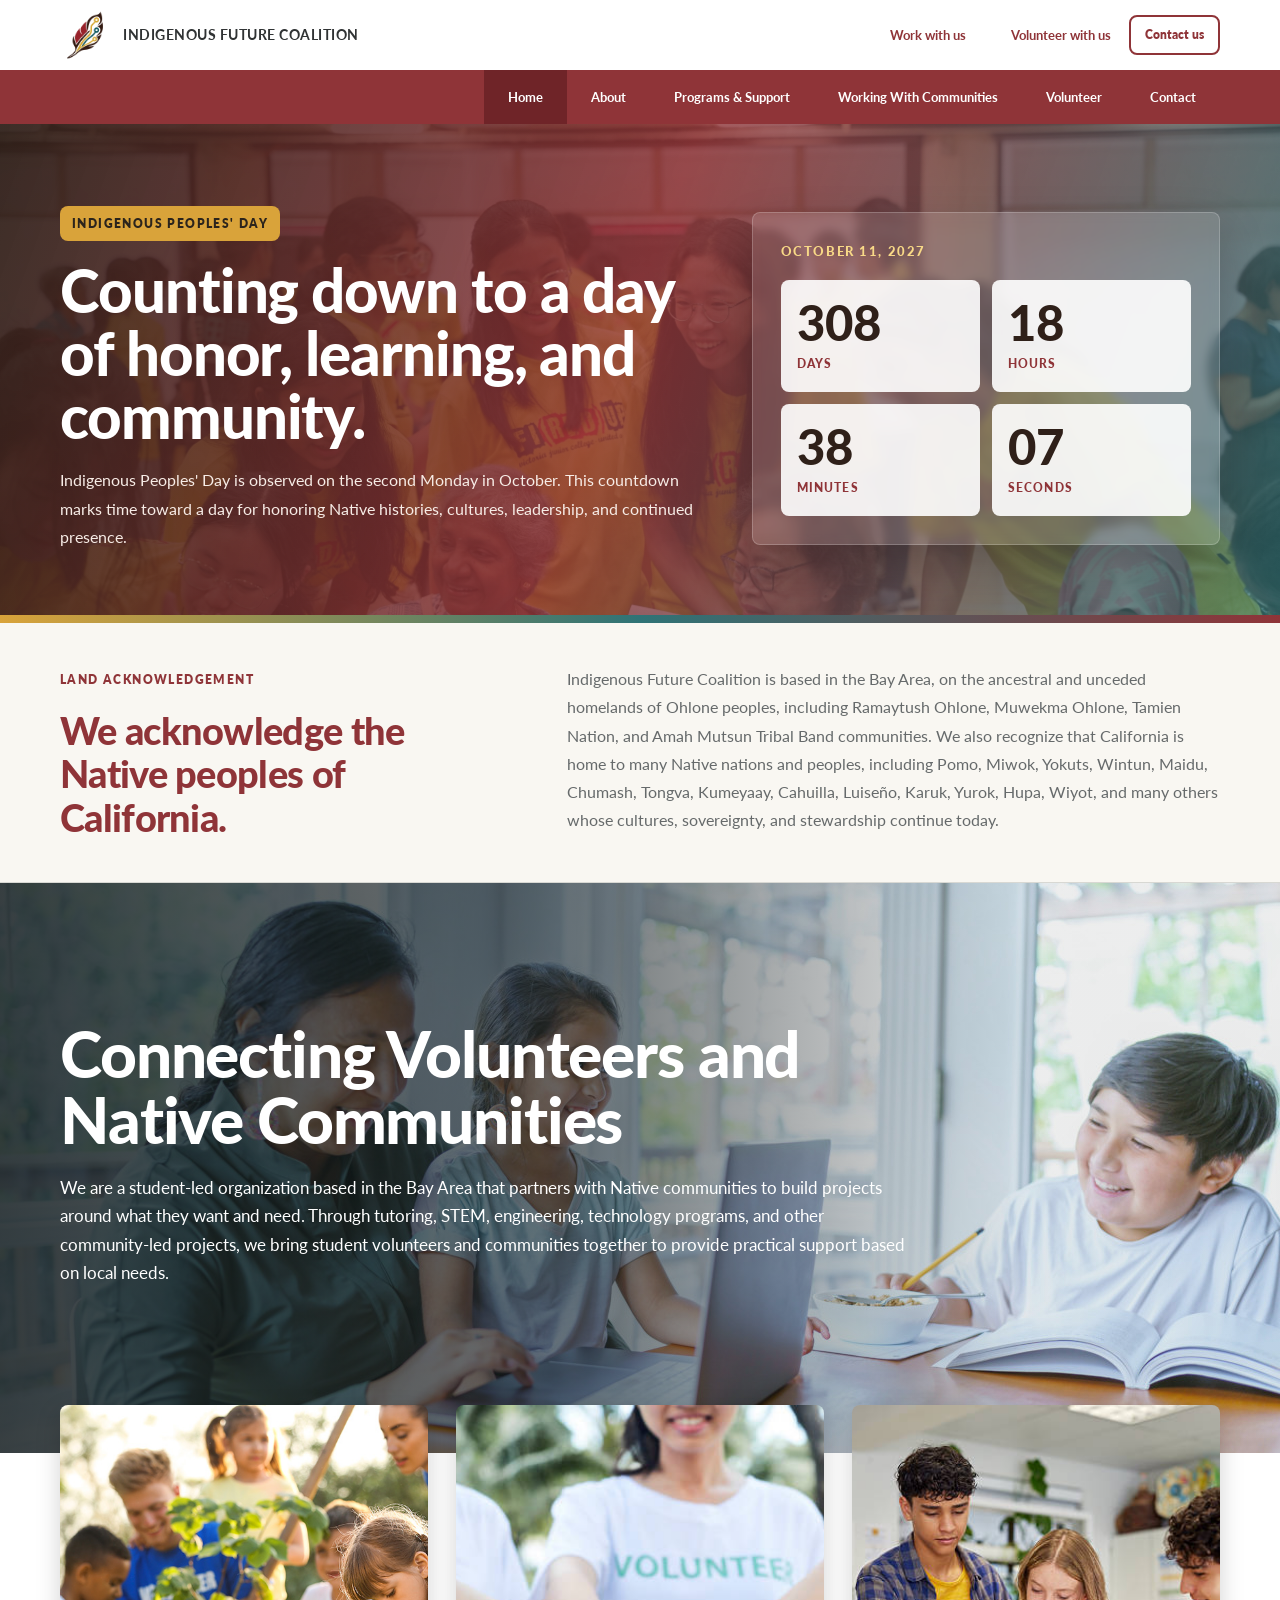
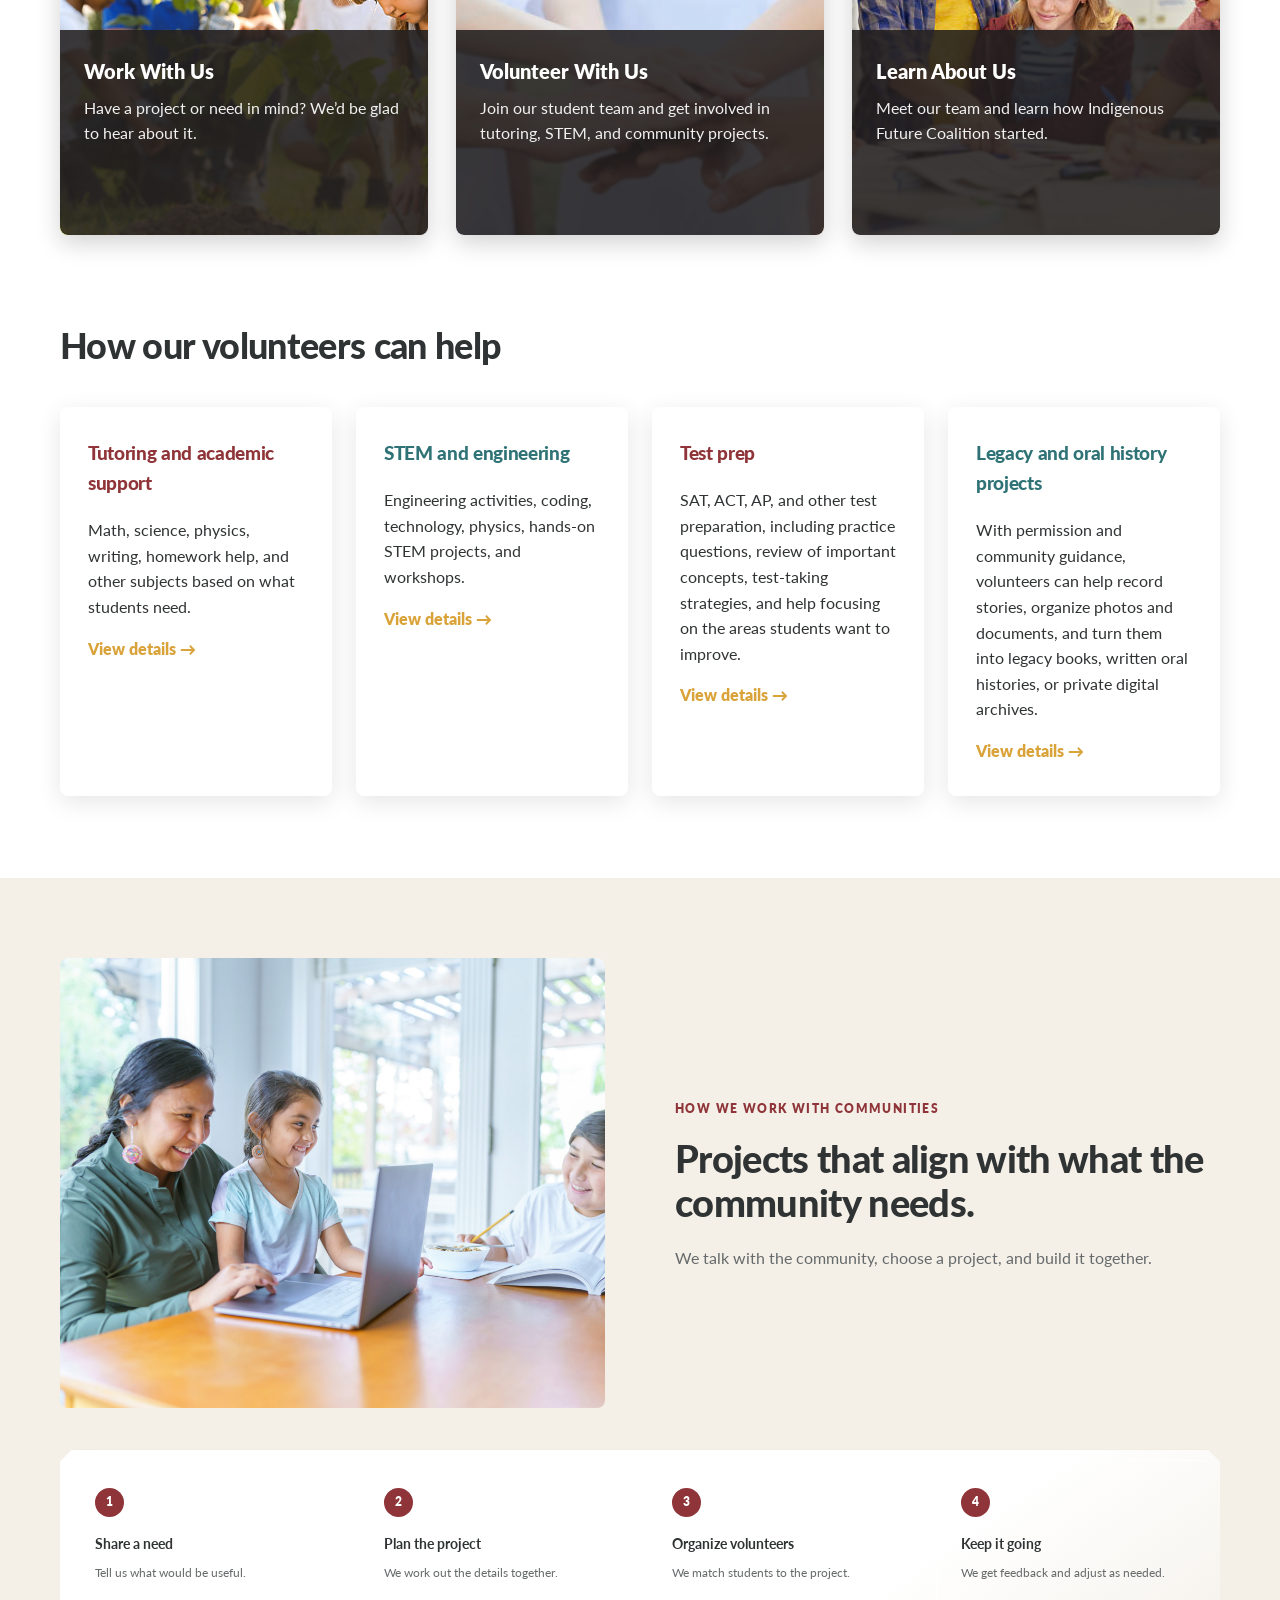
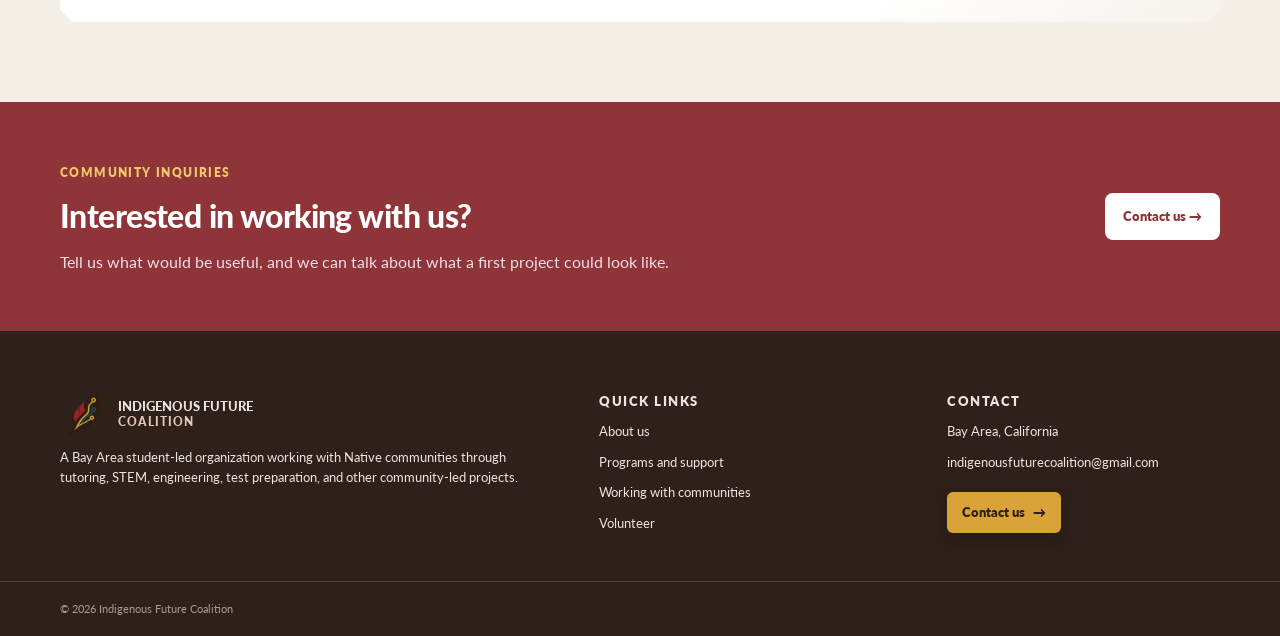
==== commit db0ede86: "Add Indigenous Peoples Day countdown" ====
--- a/index.html
+++ b/index.html
@@ -18,6 +18,48 @@
 <body>
   <div id="site-header"></div>
   <main>
+    <section class="indigenous-day-hero" aria-labelledby="indigenous-day-title">
+      <div class="container indigenous-day-grid">
+        <div class="indigenous-day-copy">
+          <p class="hero-kicker">Indigenous Peoples' Day</p>
+          <h1 id="indigenous-day-title">Counting down to a day of honor, learning, and community.</h1>
+          <p>Indigenous Peoples' Day is observed on the second Monday in October. This countdown marks time toward a day for honoring Native histories, cultures, leadership, and continued presence.</p>
+        </div>
+
+        <div class="countdown-panel" aria-label="Countdown to Indigenous Peoples' Day">
+          <p class="countdown-date" data-countdown-date>October 12, 2026</p>
+          <div class="countdown-grid" data-countdown>
+            <div>
+              <strong data-countdown-days>0</strong>
+              <span>Days</span>
+            </div>
+            <div>
+              <strong data-countdown-hours>0</strong>
+              <span>Hours</span>
+            </div>
+            <div>
+              <strong data-countdown-minutes>0</strong>
+              <span>Minutes</span>
+            </div>
+            <div>
+              <strong data-countdown-seconds>0</strong>
+              <span>Seconds</span>
+            </div>
+          </div>
+        </div>
+      </div>
+    </section>
+
+    <section class="land-acknowledgement" aria-labelledby="land-acknowledgement-title">
+      <div class="container land-acknowledgement-inner">
+        <div>
+          <p class="section-label">Land acknowledgement</p>
+          <h2 id="land-acknowledgement-title">We acknowledge the Native peoples of California.</h2>
+        </div>
+        <p>Indigenous Future Coalition is based in the Bay Area, on the ancestral and unceded homelands of Ohlone peoples, including Ramaytush Ohlone, Muwekma Ohlone, Tamien Nation, and Amah Mutsun Tribal Band communities. We also recognize that California is home to many Native nations and peoples, including Pomo, Miwok, Yokuts, Wintun, Maidu, Chumash, Tongva, Kumeyaay, Cahuilla, Luiseño, Karuk, Yurok, Hupa, Wiyot, and many others whose cultures, sovereignty, and stewardship continue today.</p>
+      </div>
+    </section>
+
     <section class="home-hero">
       <div class="container home-hero-copy">
         <h1>Connecting Volunteers and Native Communities</h1>
--- a/styles.css
+++ b/styles.css
@@ -69,6 +69,19 @@
   letter-spacing: -0.02em;
 }
 a { color: inherit; text-decoration: none; }
+a, button, .team-bio summary {
+  transition:
+    color .2s ease,
+    background-color .2s ease,
+    border-color .2s ease,
+    opacity .2s ease,
+    transform .2s ease,
+    box-shadow .2s ease;
+}
+a:focus-visible, button:focus-visible, .team-bio summary:focus-visible {
+  outline: 3px solid rgba(217, 163, 58, .65);
+  outline-offset: 3px;
+}
 img { display: block; max-width: 100%; }
 h1, h2, h3, p { margin-top: 0; }
 h1, h2, h3 { letter-spacing: -0.018em; }
@@ -85,6 +98,7 @@
   gap: 20px; 
 }
 .brand { display: flex; align-items: center; gap: 13px; min-width: 280px; }
+.brand:hover { transform: translateY(-2px); }
 .brand-seal {
   width: 50px;
   height: 50px;
@@ -105,6 +119,7 @@
   gap: 18px; 
 }
 .header-actions > a:not(.contact-button) { display: flex; flex-direction: column; padding-left: 27px; }
+.header-actions > a:hover { transform: translateY(-2px); }
 .header-actions small { color: var(--muted); font-size: .68rem; }
 .header-actions strong { color: var(--burgundy); font-size: .83rem; margin-top: 2px; }
 .contact-button { 
@@ -115,12 +130,134 @@
   font-size: .75rem; 
   font-weight: 800; 
 }
-.contact-button:hover { background: var(--burgundy); color: #fff; }
+.contact-button:hover { background: var(--burgundy); color: #fff; box-shadow: 0 7px 16px rgba(143,52,56,.2); }
 .nav-bar { background: var(--burgundy); }
 .desktop-nav { min-height: 54px; display: flex; align-items: stretch; justify-content: flex-end; }
 .desktop-nav a { padding: 0 24px; display: flex; align-items: center; color: #fff; font-size: .82rem; font-weight: 700; }
 .desktop-nav a:hover, .desktop-nav a[aria-current="page"] { background: var(--burgundy-dark); }
 .menu-button, .mobile-nav { display: none; }
+
+.indigenous-day-hero {
+  position: relative;
+  overflow: hidden;
+  color: #fff;
+  background:
+    linear-gradient(110deg, rgba(47, 32, 25, .94), rgba(143, 52, 56, .82) 48%, rgba(47, 115, 118, .7)),
+    url("assets/community-projects.jpg") center 42% / cover no-repeat;
+  padding: 82px 0 72px;
+}
+
+.indigenous-day-hero::after {
+  content: "";
+  position: absolute;
+  inset: auto 0 0;
+  height: 8px;
+  background: linear-gradient(90deg, var(--gold), var(--teal), var(--burgundy));
+}
+
+.indigenous-day-grid {
+  position: relative;
+  z-index: 1;
+  display: grid;
+  grid-template-columns: minmax(0, 1.15fr) minmax(340px, .85fr);
+  gap: 58px;
+  align-items: center;
+}
+
+.indigenous-day-copy h1 {
+  max-width: 780px;
+  margin-bottom: 18px;
+  font-size: clamp(2.45rem, 4.7vw, 4.35rem);
+  line-height: 1.05;
+}
+
+.indigenous-day-copy > p:not(.hero-kicker) {
+  max-width: 720px;
+  margin-bottom: 0;
+  color: #f7ece6;
+  font-size: 1.03rem;
+  line-height: 1.72;
+}
+
+.countdown-panel {
+  padding: 28px;
+  border: 1px solid rgba(255, 255, 255, .2);
+  border-radius: var(--radius);
+  background: rgba(255, 255, 255, .12);
+  box-shadow: 0 20px 46px rgba(0, 0, 0, .22);
+  backdrop-filter: blur(5px);
+}
+
+.countdown-date {
+  margin-bottom: 18px;
+  color: #f8d987;
+  font-size: .82rem;
+  font-weight: 900;
+  letter-spacing: .12em;
+  text-transform: uppercase;
+}
+
+.countdown-grid {
+  display: grid;
+  grid-template-columns: repeat(2, minmax(0, 1fr));
+  gap: 12px;
+}
+
+.countdown-grid div {
+  min-height: 112px;
+  display: flex;
+  flex-direction: column;
+  justify-content: center;
+  padding: 18px 16px;
+  border-radius: var(--radius);
+  background: rgba(255, 255, 255, .9);
+  color: var(--brown);
+}
+
+.countdown-grid strong {
+  display: block;
+  min-width: 4ch;
+  font-size: clamp(2rem, 4vw, 3.05rem);
+  font-weight: 900;
+  line-height: 1;
+  font-variant-numeric: tabular-nums;
+}
+
+.countdown-grid span {
+  margin-top: 8px;
+  color: var(--burgundy);
+  font-size: .72rem;
+  font-weight: 900;
+  letter-spacing: .1em;
+  text-transform: uppercase;
+}
+
+.land-acknowledgement {
+  background: #f9f7f2;
+  border-bottom: 1px solid var(--line);
+  padding: 42px 0;
+}
+
+.land-acknowledgement-inner {
+  display: grid;
+  grid-template-columns: minmax(250px, .82fr) minmax(0, 1.18fr);
+  gap: 54px;
+  align-items: start;
+}
+
+.land-acknowledgement h2 {
+  margin: 8px 0 0;
+  color: var(--burgundy);
+  font-size: clamp(1.7rem, 3vw, 2.4rem);
+  line-height: 1.14;
+}
+
+.land-acknowledgement-inner > p {
+  margin-bottom: 0;
+  color: var(--muted);
+  font-size: .98rem;
+  line-height: 1.8;
+}
 
 .home-hero { min-height: 570px; position: relative; display: flex; align-items: center; background: url("assets/tutoring-group.jpg") center 47% / cover no-repeat; color: #fff; }
 .home-hero::before { content: ""; position: absolute; inset: 0; background: linear-gradient(90deg, rgba(17,26,29,.84), rgba(17,26,29,.58) 46%, rgba(17,26,29,.08) 80%); }
@@ -139,7 +276,7 @@
   border-radius: var(--radius); font-size: .82rem; font-weight: 800;
 }
 .primary-button, .button { background: var(--burgundy); color: #fff; }
-.primary-button:hover, .button:hover { background: var(--burgundy-dark); }
+.primary-button:hover, .button:hover { background: var(--burgundy-dark); transform: translateY(-2px); box-shadow: 0 8px 18px rgba(111,36,40,.22); }
 
 .action-strip { position: relative; margin-top: -48px; z-index: 3; }
 .action-grid { display: grid; grid-template-columns: repeat(3, 1fr); box-shadow: 0 8px 30px rgba(0,0,0,.16); }
@@ -177,12 +314,14 @@
 }
 
 .service-card a {
+  display: inline-block;
   color: var(--gold);
   font-weight: 800;
 }
 
 .service-card a:hover {
   color: var(--gold);
+  transform: translateX(3px);
 }
 .-card h3 { color: var(--burgundy); font-size: 1rem; line-height: 1.3; margin-bottom: 10px; }
 .-card p { font-size: .84rem; color: var(--muted); line-height: 1.62; min-height: 82px; }
@@ -197,7 +336,7 @@
 .check-list li { font-size: .82rem; font-weight: 700; padding-left: 18px; position: relative; }
 .check-list li::before { content: ""; width: 7px; height: 7px; background: var(--gold); border-radius: 50%; position: absolute; left: 0; top: 7px; }
 .secondary-button { background: var(--teal); color: #fff; }
-.secondary-button:hover { background: var(--teal-dark); }
+.secondary-button:hover { background: var(--teal-dark); transform: translateY(-2px); box-shadow: 0 8px 18px rgba(34,90,93,.2); }
 .simple-steps { display: grid; grid-template-columns: repeat(4,1fr); gap: 14px; list-style: none; padding: 0; margin: 0; }
 .simple-steps li { padding: 28px 25px; background: #fff; border-radius: var(--radius); }
 .simple-steps span { width: 29px; height: 29px; border-radius: 50%; background: var(--burgundy); color: #fff; display: grid; place-items: center; font-size: .75rem; font-weight: 800; margin-bottom: 13px; }
@@ -209,6 +348,7 @@
 .contact-band p { margin-bottom: 0; color: #f0dfe0; }
 .section-label.light { color: #f2c96a; }
 .light-button { background: #fff; color: var(--burgundy); flex: 0 0 auto; }
+.light-button:hover { color: var(--burgundy-dark); transform: translateY(-2px); box-shadow: 0 8px 18px rgba(47,32,25,.18); }
 
 .page-hero { background: var(--teal); color: #fff; padding: 58px 0; border-bottom: 8px solid var(--gold); }
 .page-hero h1 { font-size: clamp(2.35rem,4.5vw,3.7rem); line-height: 1.08; max-width: 900px; margin-bottom: 16px; }
@@ -268,6 +408,7 @@
 .contact-grid { display: grid; grid-template-columns: .8fr 1.2fr; gap: 60px; }
 .contact-card { background: var(--cream); border-top: 5px solid var(--burgundy); padding: 35px; border-radius: var(--radius); }
 .contact-card a { color: var(--burgundy); font-size: 1.4rem; font-weight: 800; border-bottom: 1px solid var(--burgundy); }
+.contact-card a:hover { color: var(--teal); border-color: var(--teal); }
 .contact-list > div { padding: 10px 0 18px; }
 .contact-list strong { color: var(--burgundy); font-size: .82rem; }
 .contact-list p { color: var(--muted); margin: 5px 0 0; }
@@ -282,7 +423,24 @@
 .footer-summary { color: #d3c8c2; font-size: .84rem; max-width: 480px; }
 .footer-label { text-transform: uppercase; letter-spacing: .12em; font-size: .68rem; font-weight: 800; color: #efc56f; margin-bottom: 7px; }
 .footer-grid a, .footer-grid p { font-size: .8rem; color: #ece4df; margin-bottom: 0; }
-.footer-button { align-self: flex-start; border: 1px solid #d5a95b; color: #f2cf84 !important; padding: 9px 12px; margin-top: 10px; border-radius: var(--radius); }
+.footer-grid a { align-self: flex-start; }
+.footer-grid a:not(.footer-button):hover { color: #fff; transform: translateX(3px); }
+.footer-button {
+  display: inline-flex;
+  align-items: center;
+  gap: 8px;
+  align-self: flex-start;
+  background: var(--gold);
+  color: var(--brown) !important;
+  padding: 10px 15px;
+  margin-top: 10px;
+  border-radius: 6px;
+  font-weight: 800;
+  box-shadow: 0 7px 18px rgba(0,0,0,.18);
+}
+.footer-button::after { content: "\2192"; transition: transform .2s ease; }
+.footer-button:hover { background: #efbd59; color: var(--brown) !important; transform: translateY(-2px); box-shadow: 0 10px 22px rgba(0,0,0,.24); }
+.footer-button:hover::after { transform: translateX(3px); }
 .footer-bottom { border-top: 1px solid rgba(255,255,255,.16); padding: 18px 0; color: #aa9c94; font-size: .67rem; }
 .footer-bottom > div { display: flex; justify-content: space-between; gap: 30px; }
 
@@ -290,9 +448,13 @@
   .header-actions, .nav-bar { display: none; }
   .header-inner { min-height: 86px; }
   .menu-button { display: block; border: 2px solid var(--burgundy); border-radius: var(--radius); background: #fff; color: var(--burgundy); padding: 9px 12px; font-weight: 800; }
+  .menu-button:hover { background: var(--burgundy); color: #fff; transform: translateY(-2px); }
   .mobile-nav { display: none; flex-direction: column; background: var(--burgundy); padding: 10px 24px; }
   .mobile-nav.open { display: flex; }
   .mobile-nav a { color: #fff; padding: 12px 0; font-weight: 700; }
+  .mobile-nav a:hover { transform: translateX(4px); }
+  .indigenous-day-grid, .land-acknowledgement-inner { grid-template-columns: 1fr; gap: 32px; }
+  .indigenous-day-hero { padding: 68px 0 58px; }
   .action-grid { grid-template-columns: 1fr; }
   .action-card { min-height: 90px; }
   .-grid { grid-template-columns: repeat(2,1fr); }
@@ -311,6 +473,13 @@
   .brand-seal { width: 49px; height: 49px; }
   .brand-words strong { font-size: .88rem; }
   .brand-words small { font-size: .61rem; }
+  .indigenous-day-hero { padding: 54px 0 48px; }
+  .indigenous-day-copy h1 { font-size: 2.48rem; }
+  .countdown-panel { padding: 18px; }
+  .countdown-grid { grid-template-columns: 1fr 1fr; gap: 9px; }
+  .countdown-grid div { min-height: 92px; padding: 14px 12px; }
+  .countdown-grid strong { font-size: 2.1rem; }
+  .land-acknowledgement { padding: 34px 0; }
   .home-hero { min-height: 520px; background-position: 60% center; }
   .home-hero::before { background: linear-gradient(90deg, rgba(17,26,29,.9), rgba(17,26,29,.58) 88%); }
   .home-hero h1 { font-size: 2.65rem; }
@@ -463,6 +632,16 @@
   align-items: start;
 }
 
+.volunteer-heading {
+  margin-top: 64px;
+}
+
+.volunteer-grid {
+  display: flex;
+  flex-wrap: wrap;
+  justify-content: center;
+}
+
 
 .team-card {
   position: relative;
@@ -498,6 +677,14 @@
 .team-card img.full-portrait {
   object-fit: cover;
   object-position: center top;
+}
+
+.volunteer-card .team-role {
+  margin-bottom: 0;
+}
+
+.volunteer-card {
+  flex: 0 1 calc((100% - 88px) / 5);
 }
 
 
@@ -548,6 +735,11 @@
   content: " \25BE";
 }
 
+.team-bio summary:hover {
+  transform: translateY(-2px);
+  box-shadow: 0 6px 14px rgba(47, 32, 25, .1);
+}
+
 .team-bio[open] summary::after {
   content: " \25B4";
 }
@@ -567,12 +759,24 @@
     grid-template-columns: repeat(2, minmax(0, 1fr));
   }
 
+  .volunteer-card {
+    flex-basis: calc((100% - 44px) / 3);
+  }
+
 }
 
 @media(max-width:680px){
 
   .team-grid {
     grid-template-columns: 1fr;
+  }
+
+  .volunteer-heading {
+    margin-top: 48px;
+  }
+
+  .volunteer-card {
+    flex-basis: 100%;
   }
 
 }
@@ -683,7 +887,7 @@
 
 .hero-button:hover {
   transform: translateY(-2px);
-  opacity: .9;
+  box-shadow: 0 8px 18px rgba(47, 32, 25, .18);
 }
 .service-card:nth-child(odd) h3 {
   color: var(--burgundy);
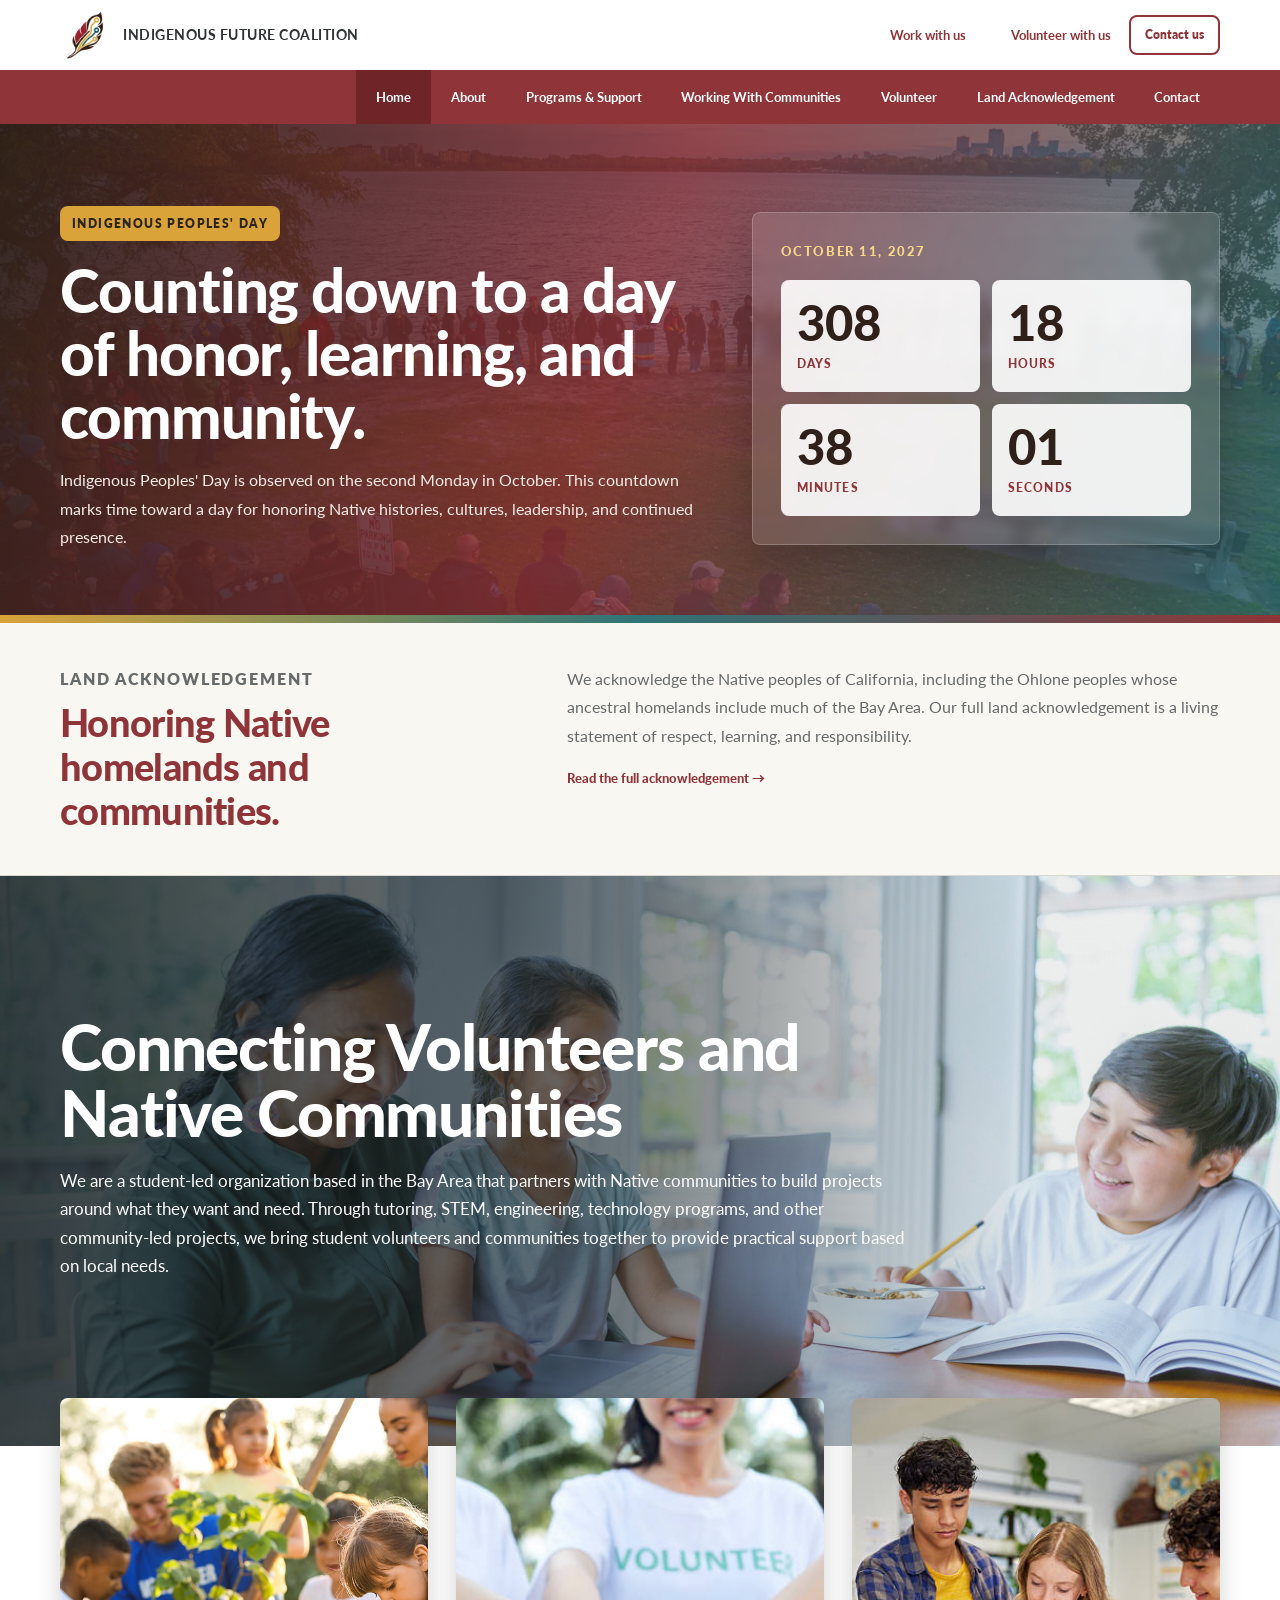
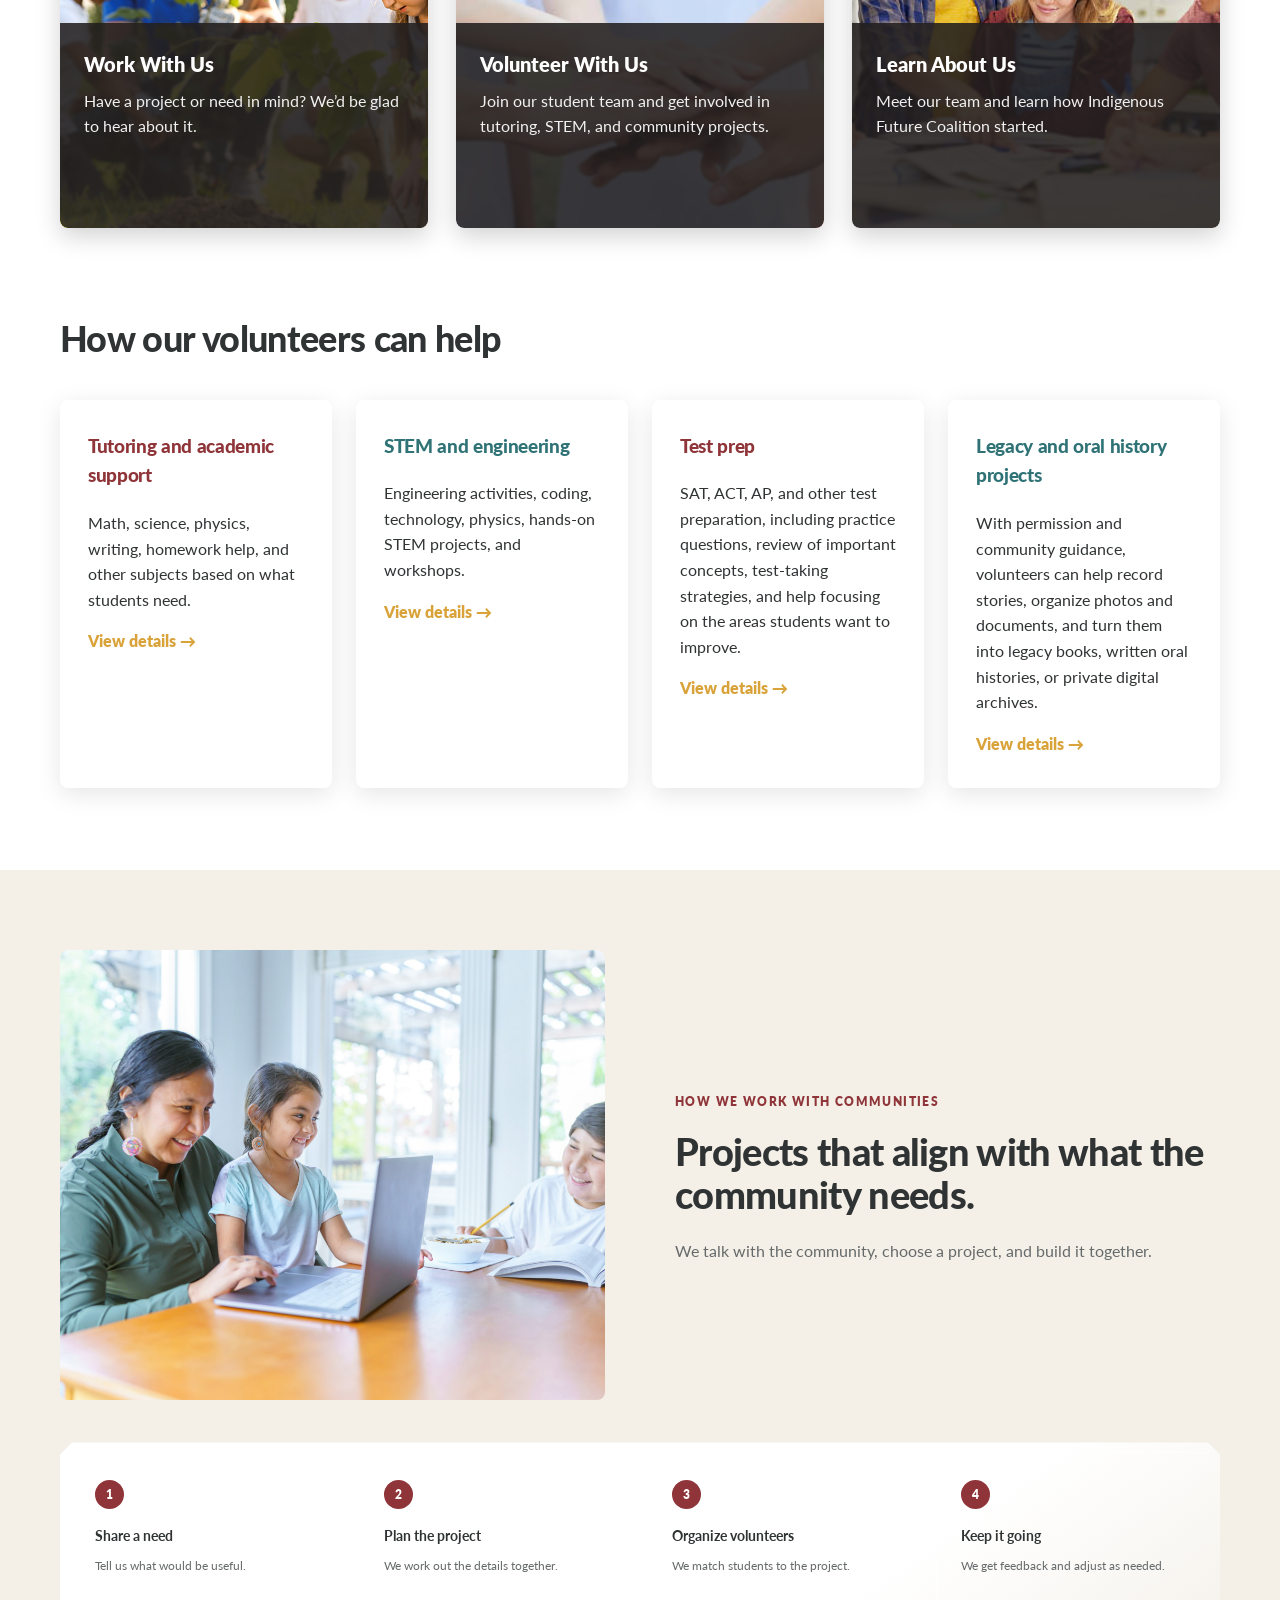
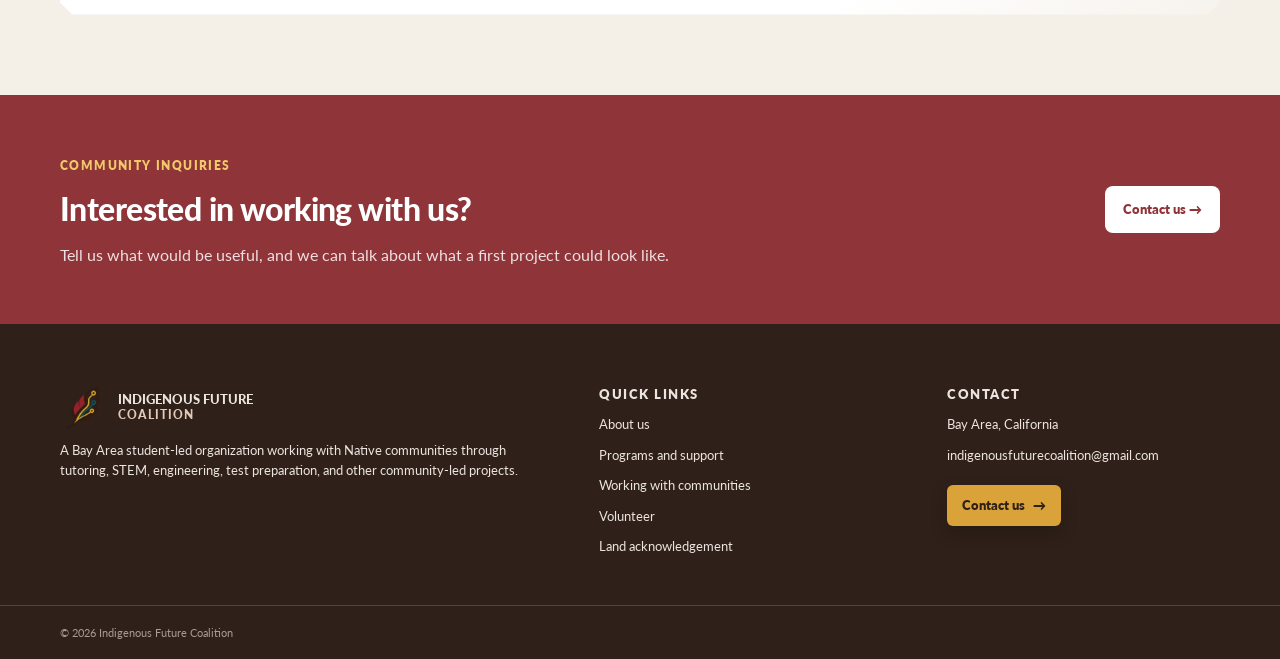
==== commit f0cbbdf7: "Add land acknowledgement page" ====
--- a/index.html
+++ b/index.html
@@ -54,9 +54,12 @@
       <div class="container land-acknowledgement-inner">
         <div>
           <p class="section-label">Land acknowledgement</p>
-          <h2 id="land-acknowledgement-title">We acknowledge the Native peoples of California.</h2>
+          <h2 id="land-acknowledgement-title">Honoring Native homelands and communities.</h2>
         </div>
-        <p>Indigenous Future Coalition is based in the Bay Area, on the ancestral and unceded homelands of Ohlone peoples, including Ramaytush Ohlone, Muwekma Ohlone, Tamien Nation, and Amah Mutsun Tribal Band communities. We also recognize that California is home to many Native nations and peoples, including Pomo, Miwok, Yokuts, Wintun, Maidu, Chumash, Tongva, Kumeyaay, Cahuilla, Luiseño, Karuk, Yurok, Hupa, Wiyot, and many others whose cultures, sovereignty, and stewardship continue today.</p>
+        <div>
+          <p>We acknowledge the Native peoples of California, including the Ohlone peoples whose ancestral homelands include much of the Bay Area. Our full land acknowledgement is a living statement of respect, learning, and responsibility.</p>
+          <a class="inline-button" href="land-acknowledgement.html">Read the full acknowledgement →</a>
+        </div>
       </div>
     </section>
 
--- a/styles.css
+++ b/styles.css
@@ -133,7 +133,7 @@
 .contact-button:hover { background: var(--burgundy); color: #fff; box-shadow: 0 7px 16px rgba(143,52,56,.2); }
 .nav-bar { background: var(--burgundy); }
 .desktop-nav { min-height: 54px; display: flex; align-items: stretch; justify-content: flex-end; }
-.desktop-nav a { padding: 0 24px; display: flex; align-items: center; color: #fff; font-size: .82rem; font-weight: 700; }
+.desktop-nav a { padding: 0 clamp(12px, 1.55vw, 24px); display: flex; align-items: center; color: #fff; font-size: .82rem; font-weight: 700; }
 .desktop-nav a:hover, .desktop-nav a[aria-current="page"] { background: var(--burgundy-dark); }
 .menu-button, .mobile-nav { display: none; }
 
@@ -143,7 +143,7 @@
   color: #fff;
   background:
     linear-gradient(110deg, rgba(47, 32, 25, .94), rgba(143, 52, 56, .82) 48%, rgba(47, 115, 118, .7)),
-    url("assets/community-projects.jpg") center 42% / cover no-repeat;
+    url("assets/indigenous-countdown-bg.png") center 42% / cover no-repeat;
   padding: 82px 0 72px;
 }
 
@@ -252,11 +252,34 @@
   line-height: 1.14;
 }
 
-.land-acknowledgement-inner > p {
+.land-acknowledgement-inner > p,
+.land-acknowledgement-inner > div > p {
   margin-bottom: 0;
   color: var(--muted);
   font-size: .98rem;
   line-height: 1.8;
+}
+
+.inline-button {
+  display: inline-flex;
+  align-items: center;
+  margin-top: 18px;
+  color: var(--burgundy);
+  font-size: .82rem;
+  font-weight: 900;
+}
+
+.inline-button:hover {
+  color: var(--teal);
+  transform: translateX(3px);
+}
+
+.land-prose p {
+  font-size: 1rem;
+}
+
+.acknowledgement-grid .value-card {
+  min-height: 210px;
 }
 
 .home-hero { min-height: 570px; position: relative; display: flex; align-items: center; background: url("assets/tutoring-group.jpg") center 47% / cover no-repeat; color: #fff; }
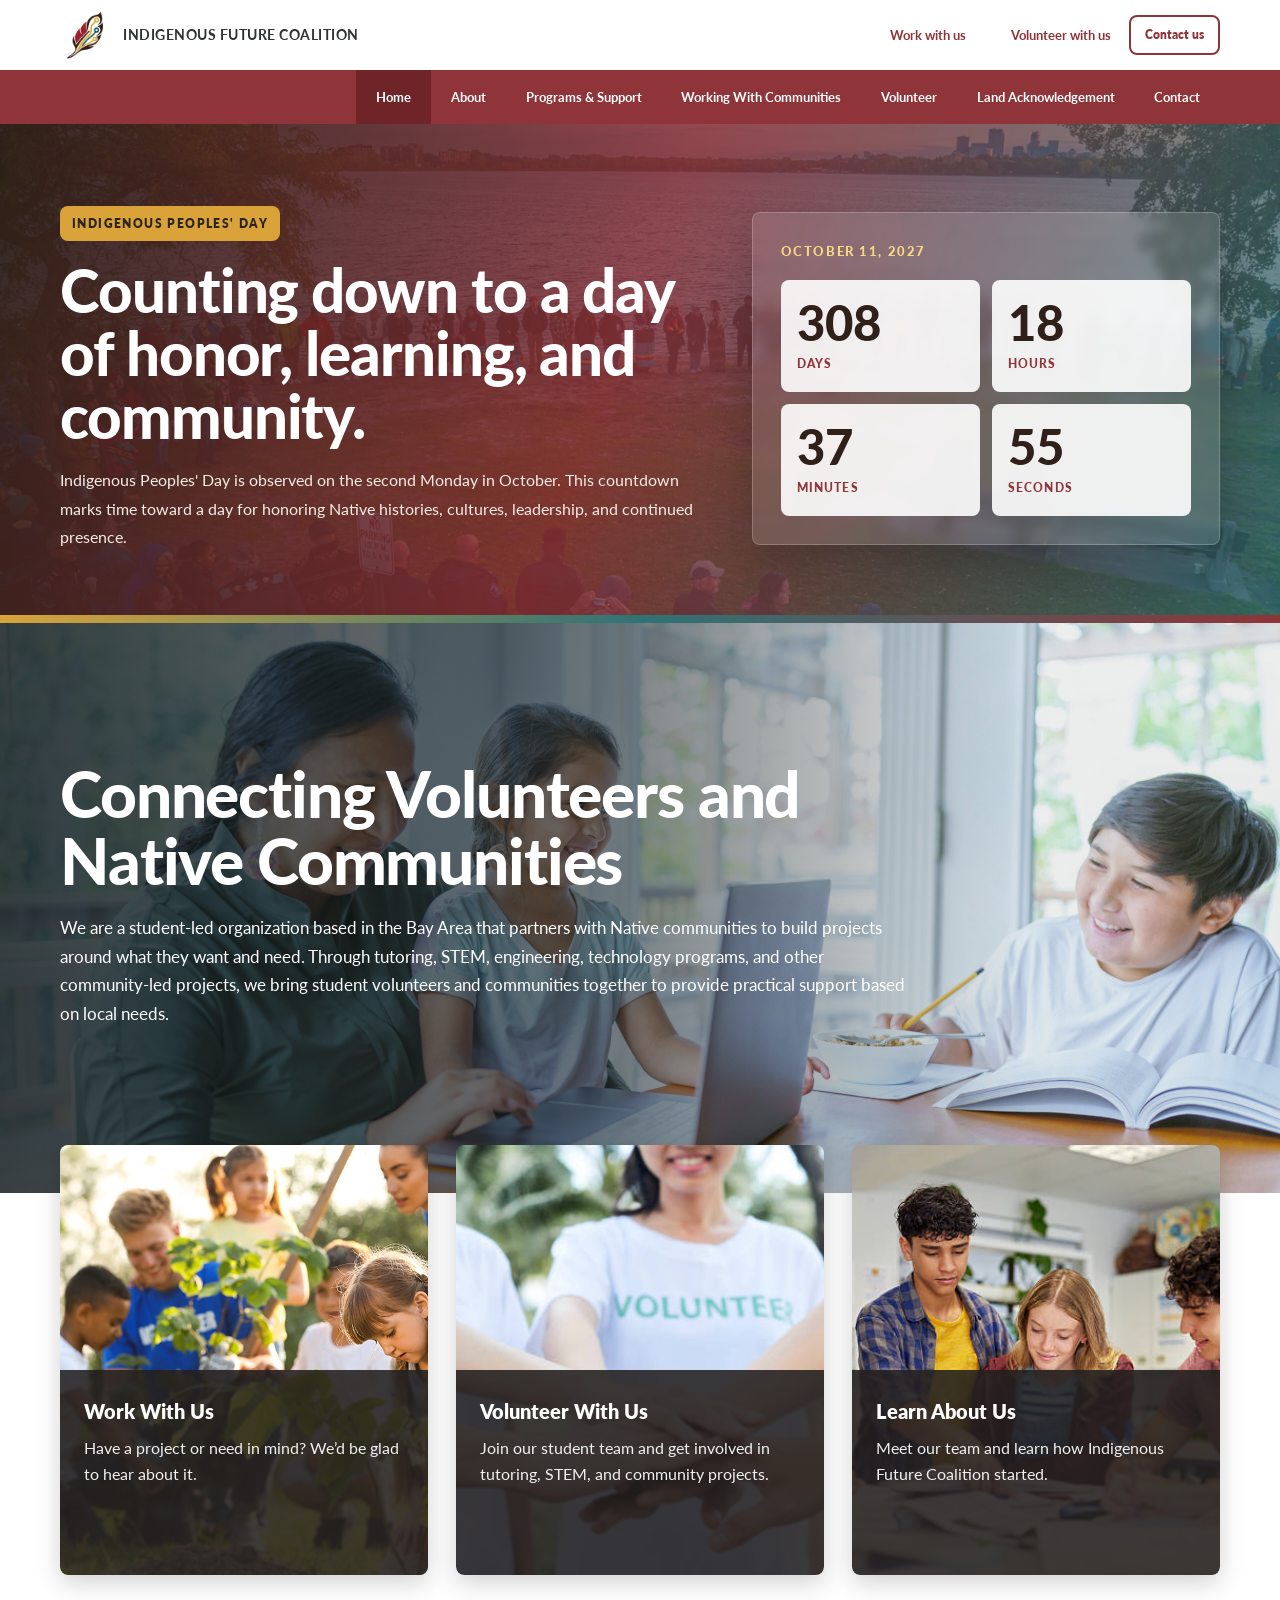
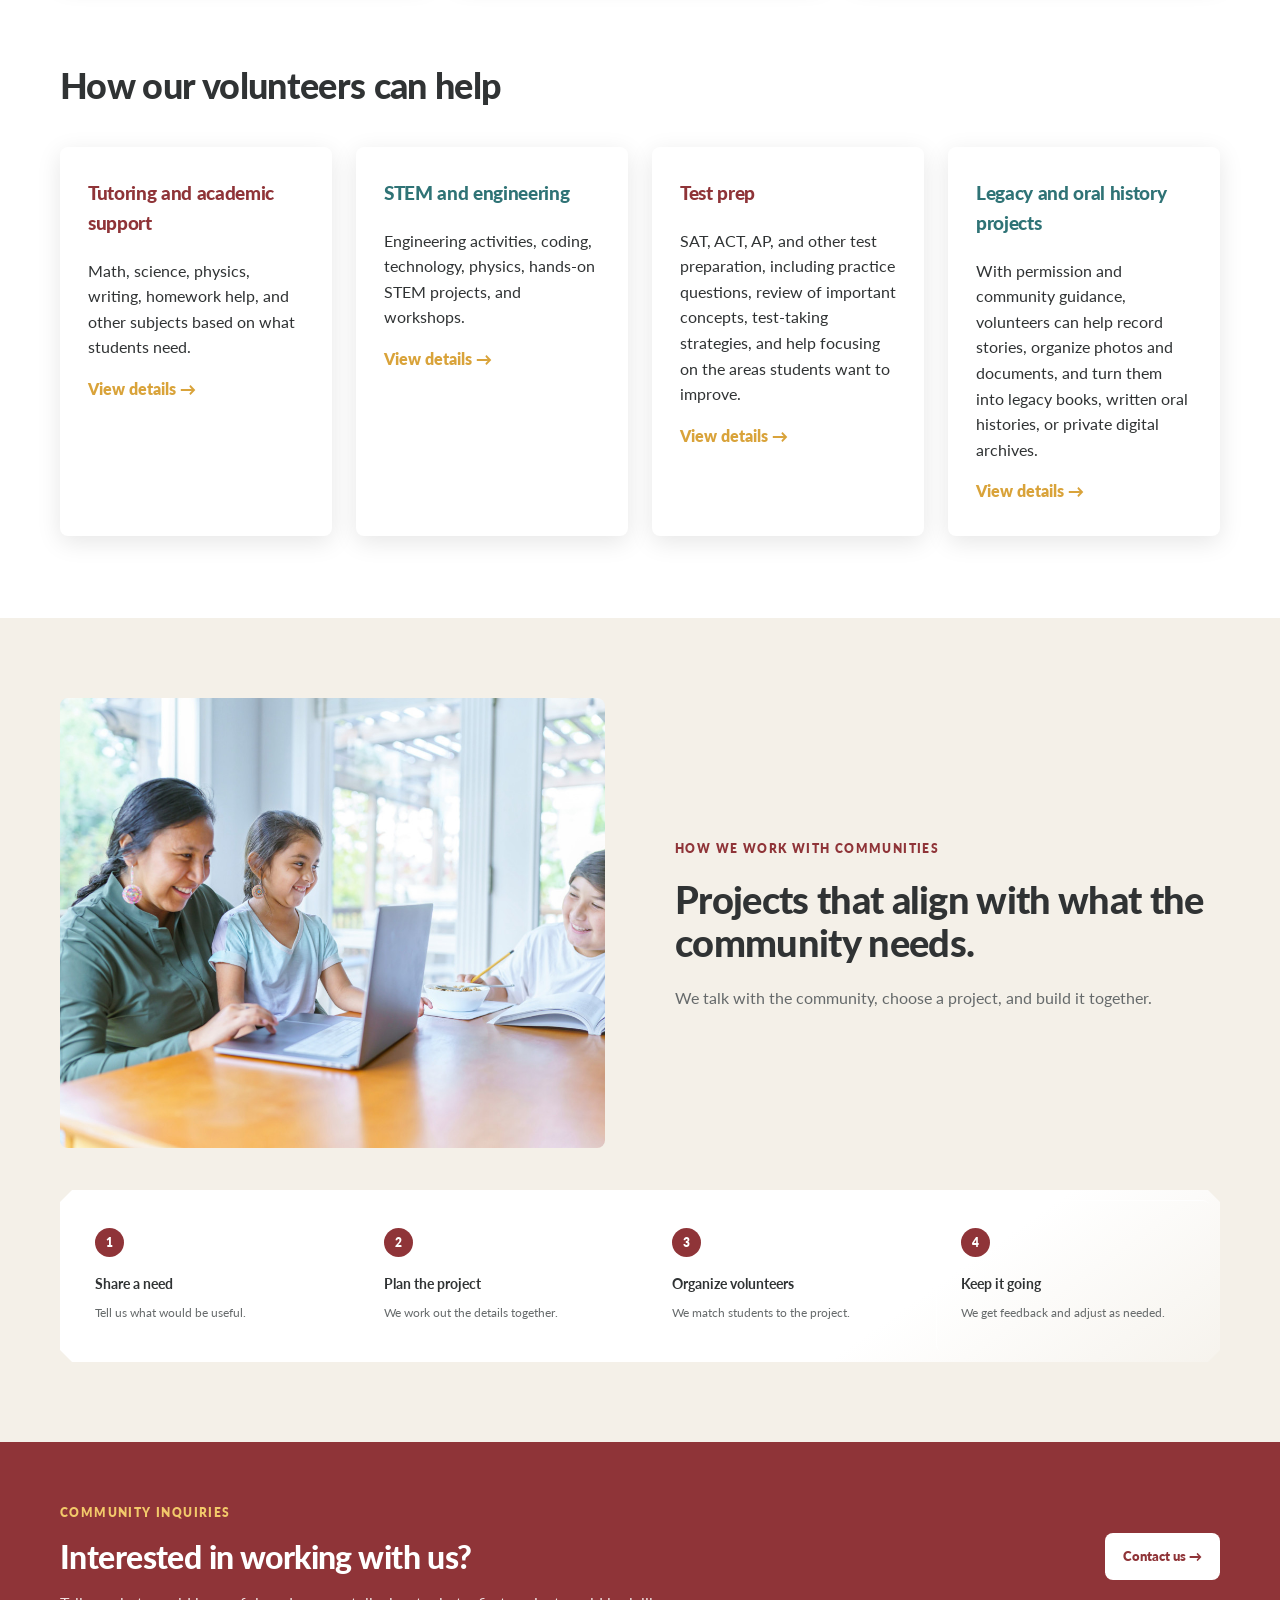
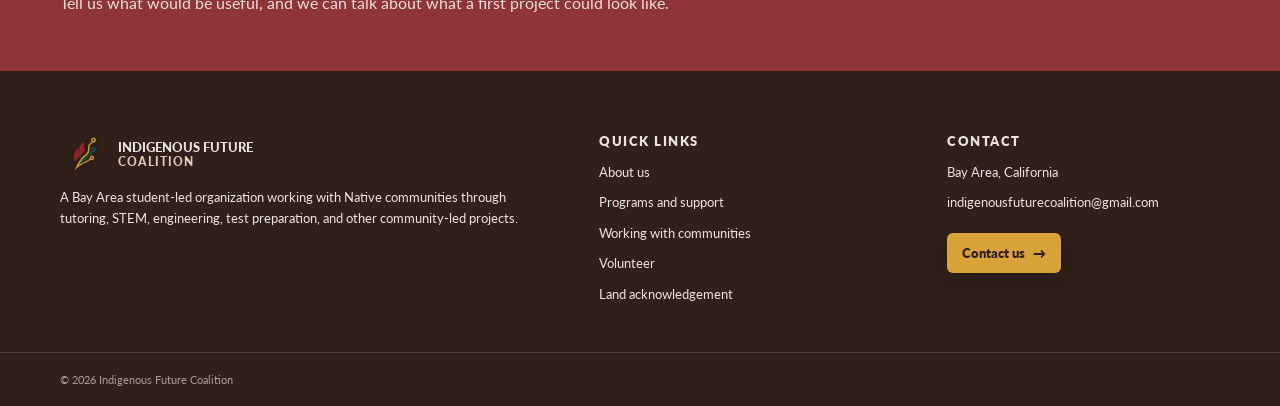
==== commit c0c9817f: "Remove homepage land acknowledgement callout" ====
--- a/index.html
+++ b/index.html
@@ -46,19 +46,6 @@
               <span>Seconds</span>
             </div>
           </div>
-        </div>
-      </div>
-    </section>
-
-    <section class="land-acknowledgement" aria-labelledby="land-acknowledgement-title">
-      <div class="container land-acknowledgement-inner">
-        <div>
-          <p class="section-label">Land acknowledgement</p>
-          <h2 id="land-acknowledgement-title">Honoring Native homelands and communities.</h2>
-        </div>
-        <div>
-          <p>We acknowledge the Native peoples of California, including the Ohlone peoples whose ancestral homelands include much of the Bay Area. Our full land acknowledgement is a living statement of respect, learning, and responsibility.</p>
-          <a class="inline-button" href="land-acknowledgement.html">Read the full acknowledgement →</a>
         </div>
       </div>
     </section>
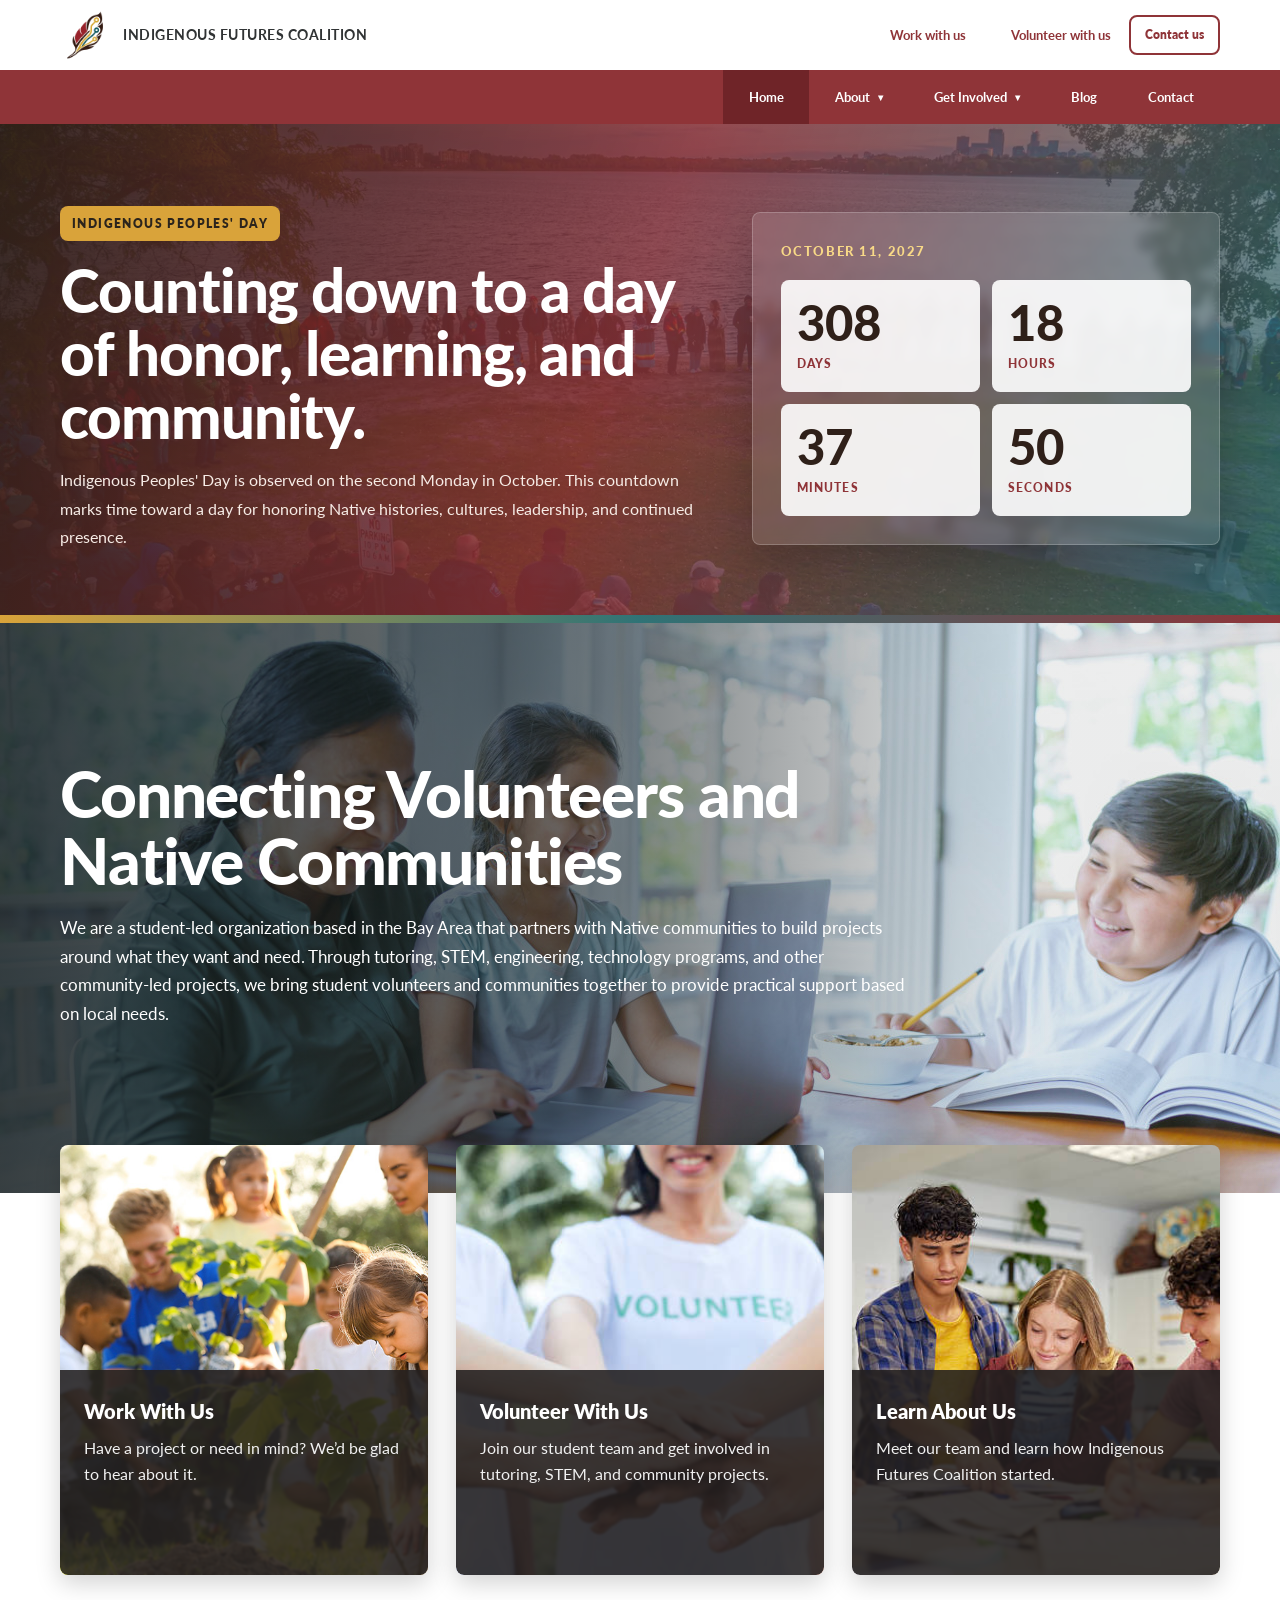
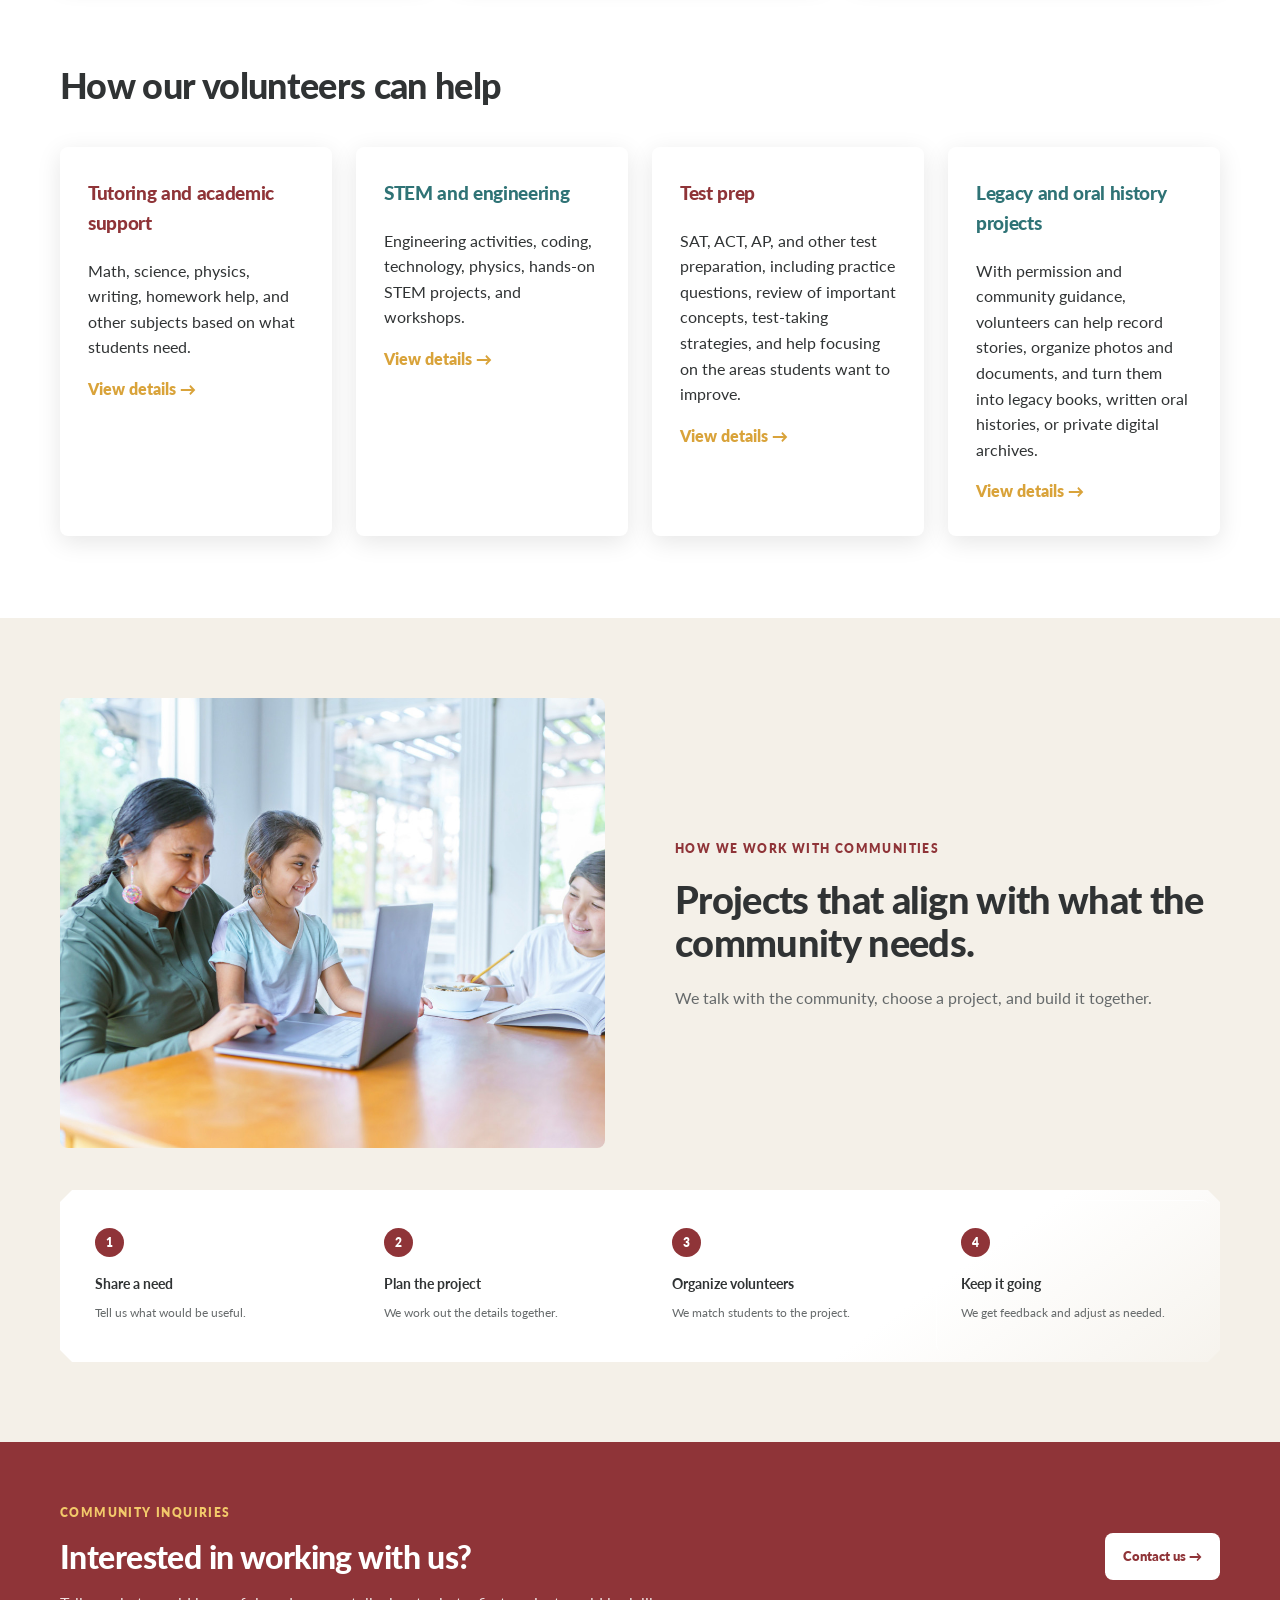
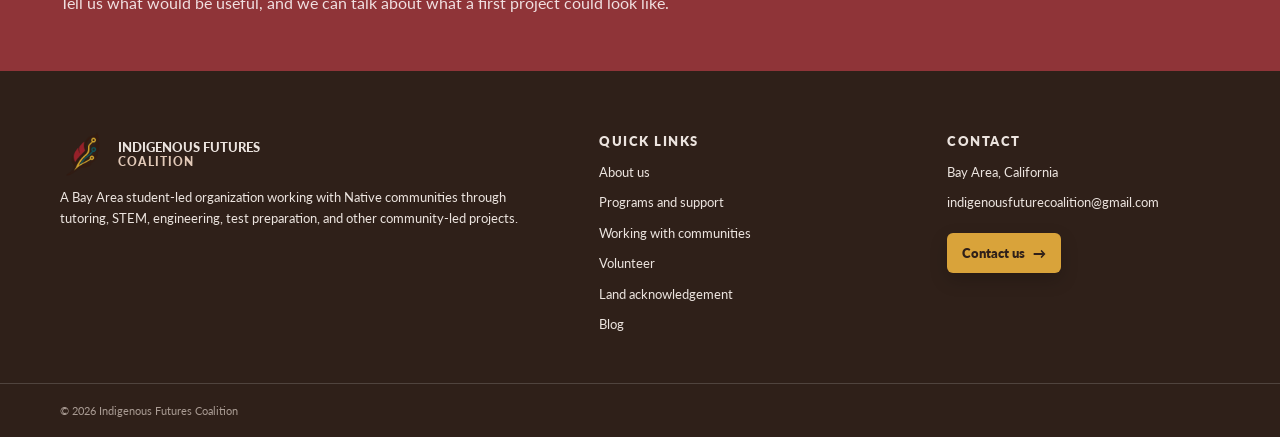
==== commit 32d9885b: "Update coalition name to Futures" ====
--- a/index.html
+++ b/index.html
@@ -3,9 +3,9 @@
 <head>
   <meta charset="utf-8">
   <meta name="viewport" content="width=device-width, initial-scale=1">
-  <title>Indigenous Future Coalition</title>
+  <title>Indigenous Futures Coalition</title>
   <meta name="description" content="A Bay Area student-led organization working with Native communities on tutoring, STEM, engineering, test preparation, and community-led projects.">
-  <meta property="og:title" content="Indigenous Future Coalition">
+  <meta property="og:title" content="Indigenous Futures Coalition">
   <meta property="og:description" content="Education, STEM, technology, and community-led projects.">
   <meta property="og:image" content="assets/og.png">
   <link rel="icon" type="image/png" href="assets/indigenouslogo.png">
@@ -76,7 +76,7 @@
         <a class="feature-card" href="about.html" style="background-image: url('assets/about.jpg');">
           <div class="feature-card-overlay">
             <strong>Learn About Us</strong>
-            <span>Meet our team and learn how Indigenous Future Coalition started.</span>
+            <span>Meet our team and learn how Indigenous Futures Coalition started.</span>
           </div>
         </a>
       </div>
--- a/styles.css
+++ b/styles.css
@@ -133,8 +133,78 @@
 .contact-button:hover { background: var(--burgundy); color: #fff; box-shadow: 0 7px 16px rgba(143,52,56,.2); }
 .nav-bar { background: var(--burgundy); }
 .desktop-nav { min-height: 54px; display: flex; align-items: stretch; justify-content: flex-end; }
-.desktop-nav a { padding: 0 clamp(12px, 1.55vw, 24px); display: flex; align-items: center; color: #fff; font-size: .82rem; font-weight: 700; }
-.desktop-nav a:hover, .desktop-nav a[aria-current="page"] { background: var(--burgundy-dark); }
+.desktop-nav > a,
+.nav-trigger {
+  min-height: 54px;
+  padding: 0 clamp(14px, 2vw, 28px);
+  display: flex;
+  align-items: center;
+  color: #fff;
+  font-size: .82rem;
+  font-weight: 700;
+}
+.nav-trigger {
+  width: 100%;
+  border: 0;
+  background: transparent;
+  cursor: pointer;
+}
+.desktop-nav > a:hover,
+.desktop-nav > a[aria-current="page"],
+.nav-dropdown:hover .nav-trigger,
+.nav-dropdown:focus-within .nav-trigger,
+.nav-dropdown.active .nav-trigger {
+  background: var(--burgundy-dark);
+}
+.nav-item {
+  position: relative;
+  display: flex;
+  align-items: stretch;
+}
+.nav-trigger::after {
+  content: "\25BE";
+  margin-left: 8px;
+  font-size: .65rem;
+  transition: transform .2s ease;
+}
+.nav-dropdown:hover .nav-trigger::after,
+.nav-dropdown:focus-within .nav-trigger::after {
+  transform: rotate(180deg);
+}
+.nav-menu {
+  position: absolute;
+  top: 100%;
+  left: 0;
+  z-index: 20;
+  min-width: 260px;
+  padding: 9px;
+  background: #fff;
+  border-radius: 0 0 var(--radius) var(--radius);
+  box-shadow: 0 18px 35px rgba(47, 32, 25, .22);
+  opacity: 0;
+  pointer-events: none;
+  transform: translateY(10px);
+  transition: opacity .2s ease, transform .2s ease;
+}
+.nav-dropdown:hover .nav-menu,
+.nav-dropdown:focus-within .nav-menu {
+  opacity: 1;
+  pointer-events: auto;
+  transform: translateY(0);
+}
+.nav-menu a {
+  display: block;
+  padding: 12px 13px;
+  border-radius: 6px;
+  color: var(--ink);
+  font-size: .82rem;
+  font-weight: 800;
+}
+.nav-menu a:hover,
+.nav-menu a[aria-current="page"] {
+  background: var(--cream);
+  color: var(--burgundy);
+}
 .menu-button, .mobile-nav { display: none; }
 
 .indigenous-day-hero {
@@ -386,6 +456,15 @@
 .value-card { padding: 30px; background: #fff; border-radius: var(--radius); }
 .value-card h3 { font-size: 1.08rem; color: var(--burgundy); }
 .value-card p { font-size: .87rem; color: var(--muted); margin-bottom: 0; }
+.blog-layout { display: grid; grid-template-columns: minmax(0, 1fr) 300px; gap: 58px; align-items: start; }
+.blog-article h2 { margin-top: 36px; font-size: 1.65rem; color: var(--burgundy); }
+.blog-article h2:first-child { margin-top: 0; }
+.blog-article p { color: var(--muted); line-height: 1.82; }
+.blog-meta { display: flex; flex-wrap: wrap; gap: 10px; margin-bottom: 28px; color: var(--muted); font-size: .8rem; font-weight: 800; }
+.blog-sidebar { position: sticky; top: 24px; padding: 28px; background: var(--cream); border-radius: var(--radius); }
+.blog-sidebar h2 { font-size: 1.2rem; color: var(--burgundy); }
+.blog-sidebar a { display: block; color: var(--teal); font-size: .86rem; font-weight: 900; line-height: 1.45; }
+.blog-sidebar a:hover { color: var(--burgundy); transform: translateX(3px); }
 .placeholder-panel { background: #fbf6e8; border-left: 5px solid var(--gold); padding: 35px; border-radius: var(--radius); }
 .placeholder-panel h2 { font-size: 2rem; }
 .profile-grid { display: grid; grid-template-columns: repeat(2,1fr); gap: 24px; }
@@ -476,13 +555,17 @@
   .mobile-nav.open { display: flex; }
   .mobile-nav a { color: #fff; padding: 12px 0; font-weight: 700; }
   .mobile-nav a:hover { transform: translateX(4px); }
+  .mobile-nav-group { display: flex; flex-direction: column; padding: 10px 0; }
+  .mobile-nav-group span { color: #f2c96a; font-size: .72rem; font-weight: 900; letter-spacing: .1em; text-transform: uppercase; }
+  .mobile-nav-group a { padding-left: 14px; }
   .indigenous-day-grid, .land-acknowledgement-inner { grid-template-columns: 1fr; gap: 32px; }
   .indigenous-day-hero { padding: 68px 0 58px; }
   .action-grid { grid-template-columns: 1fr; }
   .action-card { min-height: 90px; }
   .-grid { grid-template-columns: repeat(2,1fr); }
   .-card:nth-child(2) { border-right: 0; }
-  .about-band-grid, .plain-heading, .prose-grid, .contact-grid { grid-template-columns: 1fr; gap: 38px; }
+  .about-band-grid, .plain-heading, .prose-grid, .contact-grid, .blog-layout { grid-template-columns: 1fr; gap: 38px; }
+  .blog-sidebar { position: static; }
   .simple-steps { grid-template-columns: repeat(2,1fr); }
   .footer-grid { grid-template-columns: 1.4fr 1fr; }
   .footer-grid > div:last-child { grid-column: 2; }
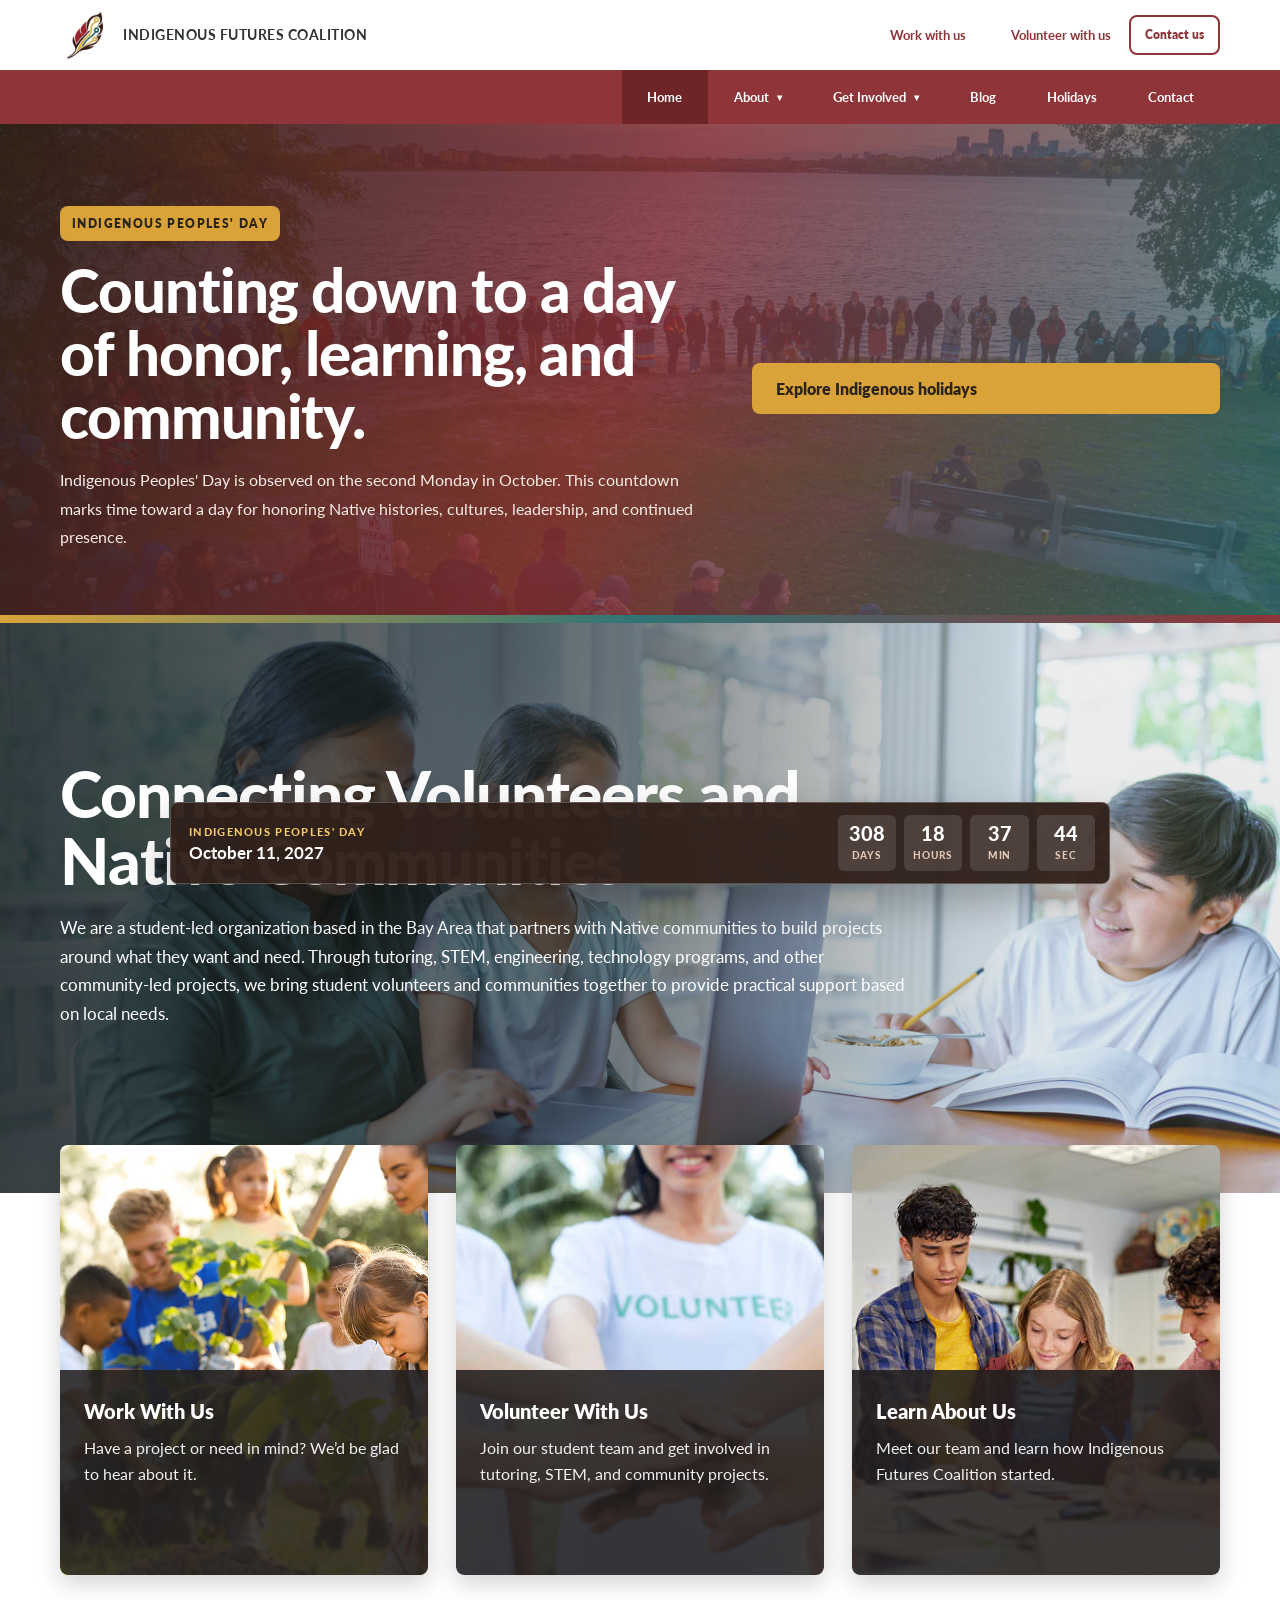
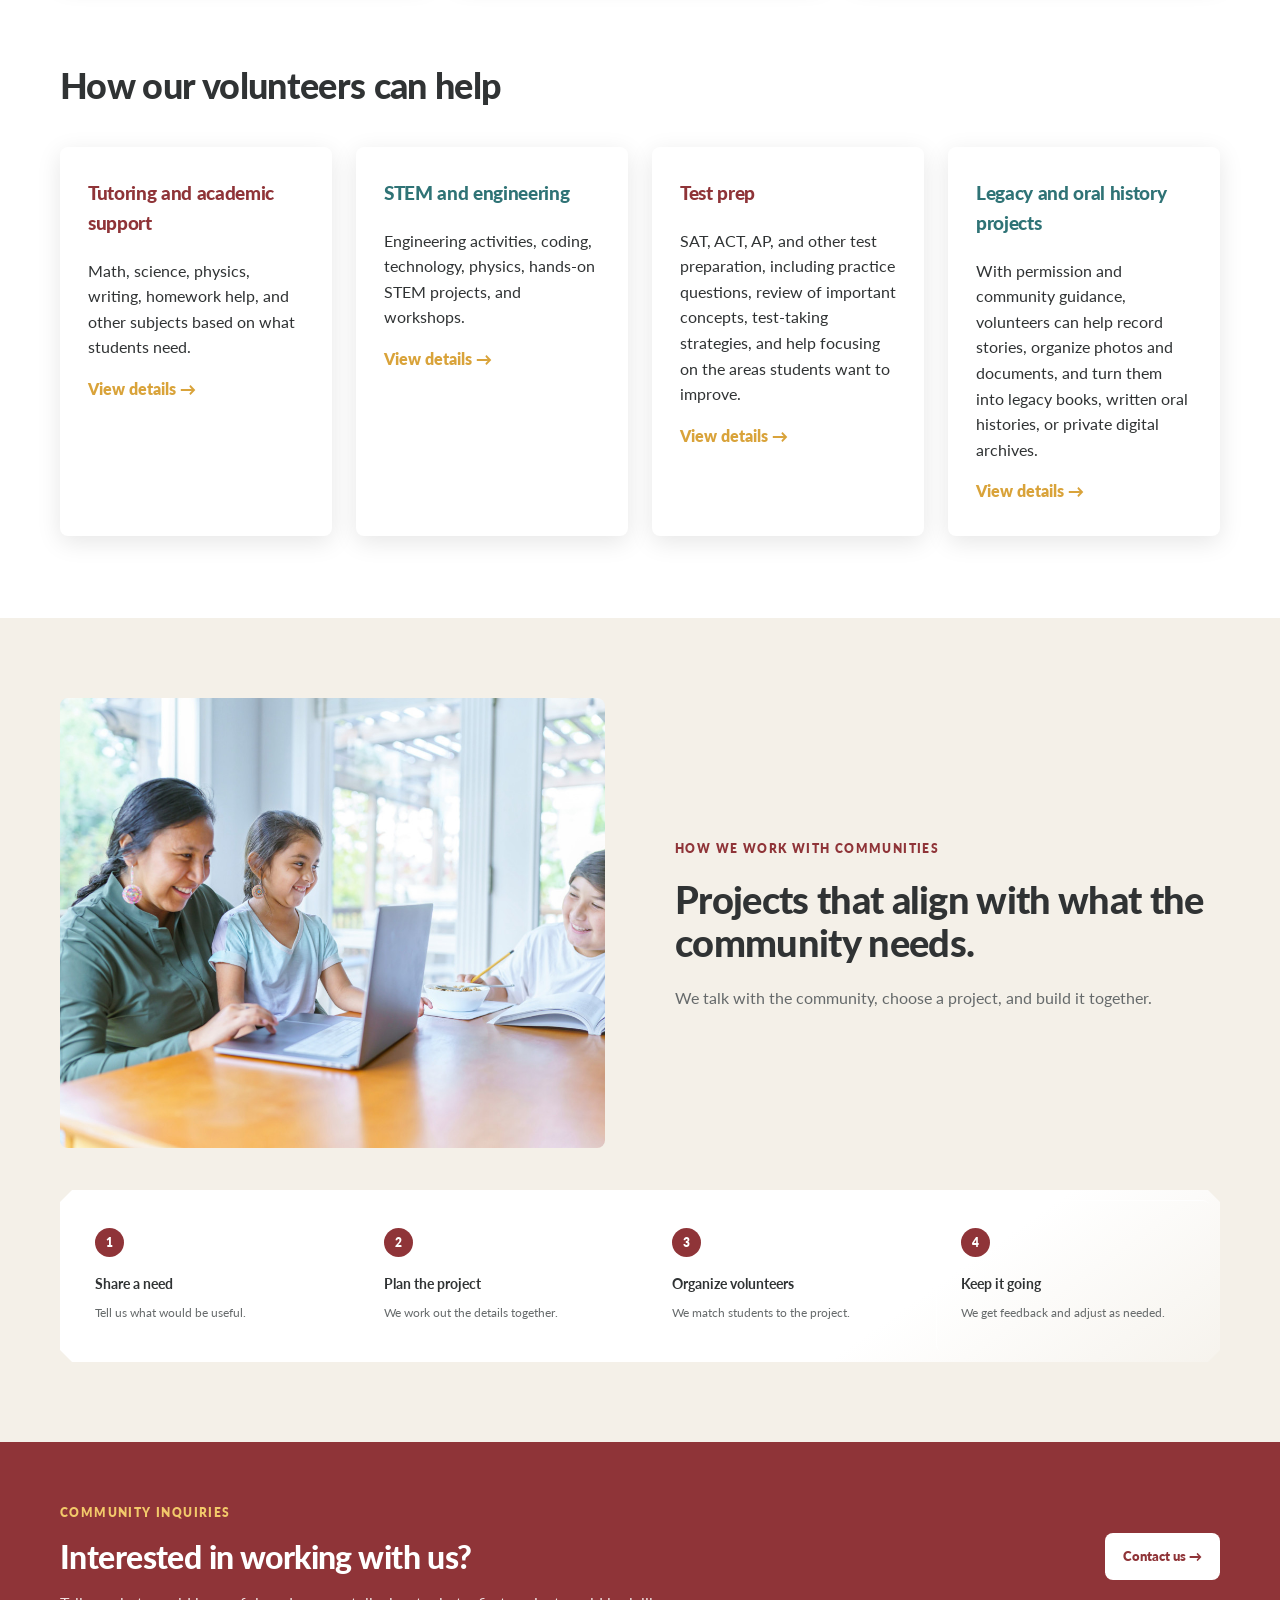
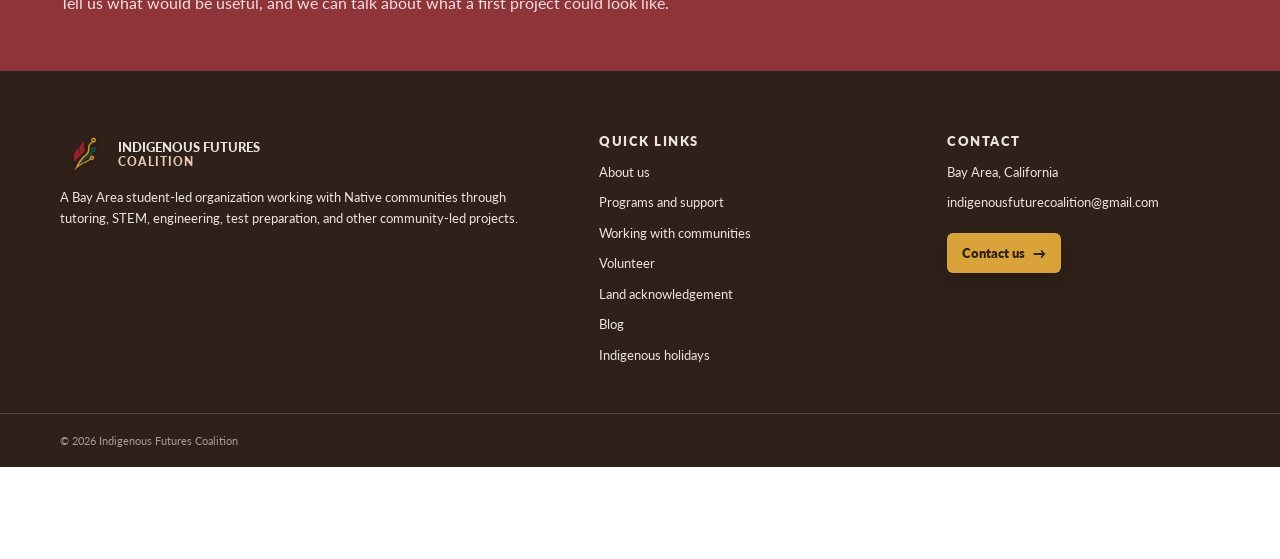
==== commit 2d2caa18: "Add Indigenous holidays page and countdown dock" ====
--- a/index.html
+++ b/index.html
@@ -26,27 +26,7 @@
           <p>Indigenous Peoples' Day is observed on the second Monday in October. This countdown marks time toward a day for honoring Native histories, cultures, leadership, and continued presence.</p>
         </div>
 
-        <div class="countdown-panel" aria-label="Countdown to Indigenous Peoples' Day">
-          <p class="countdown-date" data-countdown-date>October 12, 2026</p>
-          <div class="countdown-grid" data-countdown>
-            <div>
-              <strong data-countdown-days>0</strong>
-              <span>Days</span>
-            </div>
-            <div>
-              <strong data-countdown-hours>0</strong>
-              <span>Hours</span>
-            </div>
-            <div>
-              <strong data-countdown-minutes>0</strong>
-              <span>Minutes</span>
-            </div>
-            <div>
-              <strong data-countdown-seconds>0</strong>
-              <span>Seconds</span>
-            </div>
-          </div>
-        </div>
+        <a class="hero-button" href="holidays.html">Explore Indigenous holidays</a>
       </div>
     </section>
 
--- a/styles.css
+++ b/styles.css
@@ -20,6 +20,10 @@
   background: #fff;
   font-family: "Lato", sans-serif;
   line-height: 1.6;
+}
+
+body.has-countdown-dock {
+  padding-bottom: 92px;
 }
 
 main {
@@ -299,6 +303,83 @@
   font-size: .72rem;
   font-weight: 900;
   letter-spacing: .1em;
+  text-transform: uppercase;
+}
+
+.countdown-dock {
+  position: fixed;
+  left: 50%;
+  bottom: 16px;
+  z-index: 80;
+  width: min(940px, calc(100% - 32px));
+  min-height: 72px;
+  display: grid;
+  grid-template-columns: minmax(220px, 1fr) auto;
+  gap: 18px;
+  align-items: center;
+  padding: 12px 14px 12px 18px;
+  border: 1px solid rgba(255, 255, 255, .22);
+  border-radius: var(--radius);
+  background: rgba(47, 32, 25, .96);
+  color: #fff;
+  box-shadow: 0 18px 45px rgba(0, 0, 0, .28);
+  transform: translateX(-50%);
+}
+
+.countdown-dock-main {
+  min-width: 0;
+}
+
+.countdown-dock-main:hover {
+  transform: translateY(-1px);
+}
+
+.countdown-dock-label {
+  display: block;
+  color: #f2c96a;
+  font-size: .68rem;
+  font-weight: 900;
+  letter-spacing: .12em;
+  text-transform: uppercase;
+}
+
+.countdown-dock-main strong {
+  display: block;
+  margin-top: 3px;
+  font-size: 1.05rem;
+  line-height: 1.2;
+}
+
+.countdown-dock-grid {
+  display: grid;
+  grid-template-columns: repeat(4, minmax(58px, 1fr));
+  gap: 8px;
+}
+
+.countdown-dock-grid span {
+  min-width: 58px;
+  padding: 8px 9px;
+  border-radius: 6px;
+  background: rgba(255, 255, 255, .12);
+  text-align: center;
+}
+
+.countdown-dock-grid strong {
+  display: block;
+  font-size: 1.28rem;
+  font-weight: 900;
+  line-height: 1;
+  font-variant-numeric: tabular-nums;
+}
+
+.countdown-dock-grid em {
+  display: block;
+  margin-top: 4px;
+  color: #e2c9b8;
+  font-size: .6rem;
+  font-style: normal;
+  font-weight: 900;
+  letter-spacing: .09em;
   text-transform: uppercase;
 }
 
@@ -465,6 +546,136 @@
 .blog-sidebar h2 { font-size: 1.2rem; color: var(--burgundy); }
 .blog-sidebar a { display: block; color: var(--teal); font-size: .86rem; font-weight: 900; line-height: 1.45; }
 .blog-sidebar a:hover { color: var(--burgundy); transform: translateX(3px); }
+
+.holidays-intro {
+  display: grid;
+  grid-template-columns: minmax(260px, .78fr) minmax(0, 1.22fr);
+  gap: 56px;
+  align-items: start;
+  margin-bottom: 34px;
+}
+
+.holidays-intro h2 {
+  margin: 8px 0 0;
+  color: var(--burgundy);
+  font-size: clamp(1.9rem, 3vw, 2.7rem);
+  line-height: 1.1;
+}
+
+.holidays-intro > p {
+  color: var(--muted);
+  font-size: 1rem;
+  line-height: 1.8;
+}
+
+.holiday-grid {
+  display: grid;
+  grid-template-columns: repeat(2, minmax(0, 1fr));
+  gap: 22px;
+}
+
+.holiday-card {
+  display: grid;
+  grid-template-columns: 150px minmax(0, 1fr);
+  gap: 24px;
+  align-items: start;
+  min-height: 230px;
+  padding: 26px;
+  border: 1px solid var(--line);
+  border-radius: var(--radius);
+  background: #fff;
+  box-shadow: 0 12px 28px rgba(47, 32, 25, .07);
+}
+
+.featured-holiday {
+  grid-column: 1 / -1;
+  min-height: 0;
+  background: linear-gradient(135deg, #fff, #f7efe4);
+}
+
+.holiday-date {
+  min-height: 122px;
+  display: flex;
+  flex-direction: column;
+  justify-content: center;
+  padding: 18px 14px;
+  border-radius: var(--radius);
+  background: var(--burgundy);
+  color: #fff;
+}
+
+.holiday-date span {
+  color: #f2c96a;
+  font-size: .68rem;
+  font-weight: 900;
+  letter-spacing: .11em;
+  text-transform: uppercase;
+}
+
+.holiday-date strong {
+  margin-top: 6px;
+  font-size: 1.55rem;
+  line-height: 1.05;
+}
+
+.holiday-region {
+  margin-bottom: 7px;
+  color: var(--teal);
+  font-size: .7rem;
+  font-weight: 900;
+  letter-spacing: .11em;
+  text-transform: uppercase;
+}
+
+.holiday-card h3 {
+  margin-bottom: 10px;
+  color: var(--brown);
+  font-size: 1.35rem;
+  line-height: 1.18;
+}
+
+.holiday-card p:not(.holiday-region) {
+  margin-bottom: 0;
+  color: var(--muted);
+  font-size: .95rem;
+  line-height: 1.72;
+}
+
+.respectful-list {
+  display: grid;
+  grid-template-columns: minmax(260px, .72fr) minmax(0, 1.28fr);
+  gap: 52px;
+  align-items: start;
+}
+
+.respectful-list h2 {
+  margin: 8px 0 0;
+  color: var(--burgundy);
+  font-size: clamp(1.8rem, 3vw, 2.45rem);
+  line-height: 1.12;
+}
+
+.respectful-grid {
+  display: grid;
+  gap: 18px;
+}
+
+.respectful-grid article {
+  padding: 22px;
+  border-left: 5px solid var(--gold);
+  border-radius: var(--radius);
+  background: #fff;
+}
+
+.respectful-grid h3 {
+  margin-bottom: 6px;
+  font-size: 1.1rem;
+}
+
+.respectful-grid p {
+  margin-bottom: 0;
+  color: var(--muted);
+}
 .placeholder-panel { background: #fbf6e8; border-left: 5px solid var(--gold); padding: 35px; border-radius: var(--radius); }
 .placeholder-panel h2 { font-size: 2rem; }
 .profile-grid { display: grid; grid-template-columns: repeat(2,1fr); gap: 24px; }
@@ -564,8 +775,9 @@
   .action-card { min-height: 90px; }
   .-grid { grid-template-columns: repeat(2,1fr); }
   .-card:nth-child(2) { border-right: 0; }
-  .about-band-grid, .plain-heading, .prose-grid, .contact-grid, .blog-layout { grid-template-columns: 1fr; gap: 38px; }
+  .about-band-grid, .plain-heading, .prose-grid, .contact-grid, .blog-layout, .holidays-intro, .respectful-list { grid-template-columns: 1fr; gap: 38px; }
   .blog-sidebar { position: static; }
+  .holiday-grid { grid-template-columns: 1fr; }
   .simple-steps { grid-template-columns: repeat(2,1fr); }
   .footer-grid { grid-template-columns: 1.4fr 1fr; }
   .footer-grid > div:last-child { grid-column: 2; }
@@ -579,8 +791,21 @@
   .brand-seal { width: 49px; height: 49px; }
   .brand-words strong { font-size: .88rem; }
   .brand-words small { font-size: .61rem; }
+  body.has-countdown-dock { padding-bottom: 148px; }
   .indigenous-day-hero { padding: 54px 0 48px; }
   .indigenous-day-copy h1 { font-size: 2.48rem; }
+  .countdown-dock {
+    bottom: 10px;
+    width: min(100% - 20px, 520px);
+    grid-template-columns: 1fr;
+    gap: 10px;
+    padding: 12px;
+  }
+  .countdown-dock-main strong { font-size: .95rem; }
+  .countdown-dock-grid { grid-template-columns: repeat(4, minmax(0, 1fr)); gap: 6px; }
+  .countdown-dock-grid span { min-width: 0; padding: 8px 5px; }
+  .countdown-dock-grid strong { font-size: 1.05rem; }
+  .countdown-dock-grid em { font-size: .55rem; }
   .countdown-panel { padding: 18px; }
   .countdown-grid { grid-template-columns: 1fr 1fr; gap: 9px; }
   .countdown-grid div { min-height: 92px; padding: 14px 12px; }
@@ -601,6 +826,16 @@
   height: 300px; 
 }
   .check-list { grid-template-columns: 1fr; }
+  .holiday-card, .featured-holiday {
+    grid-template-columns: 1fr;
+    gap: 18px;
+    min-height: 0;
+    padding: 22px;
+  }
+  .holiday-date {
+    min-height: 0;
+    padding: 16px;
+  }
   .simple-steps { grid-template-columns: 1fr; }
   .contact-band-inner { align-items: flex-start; flex-direction: column; }
   .page-hero h1 { font-size: 2.35rem; }
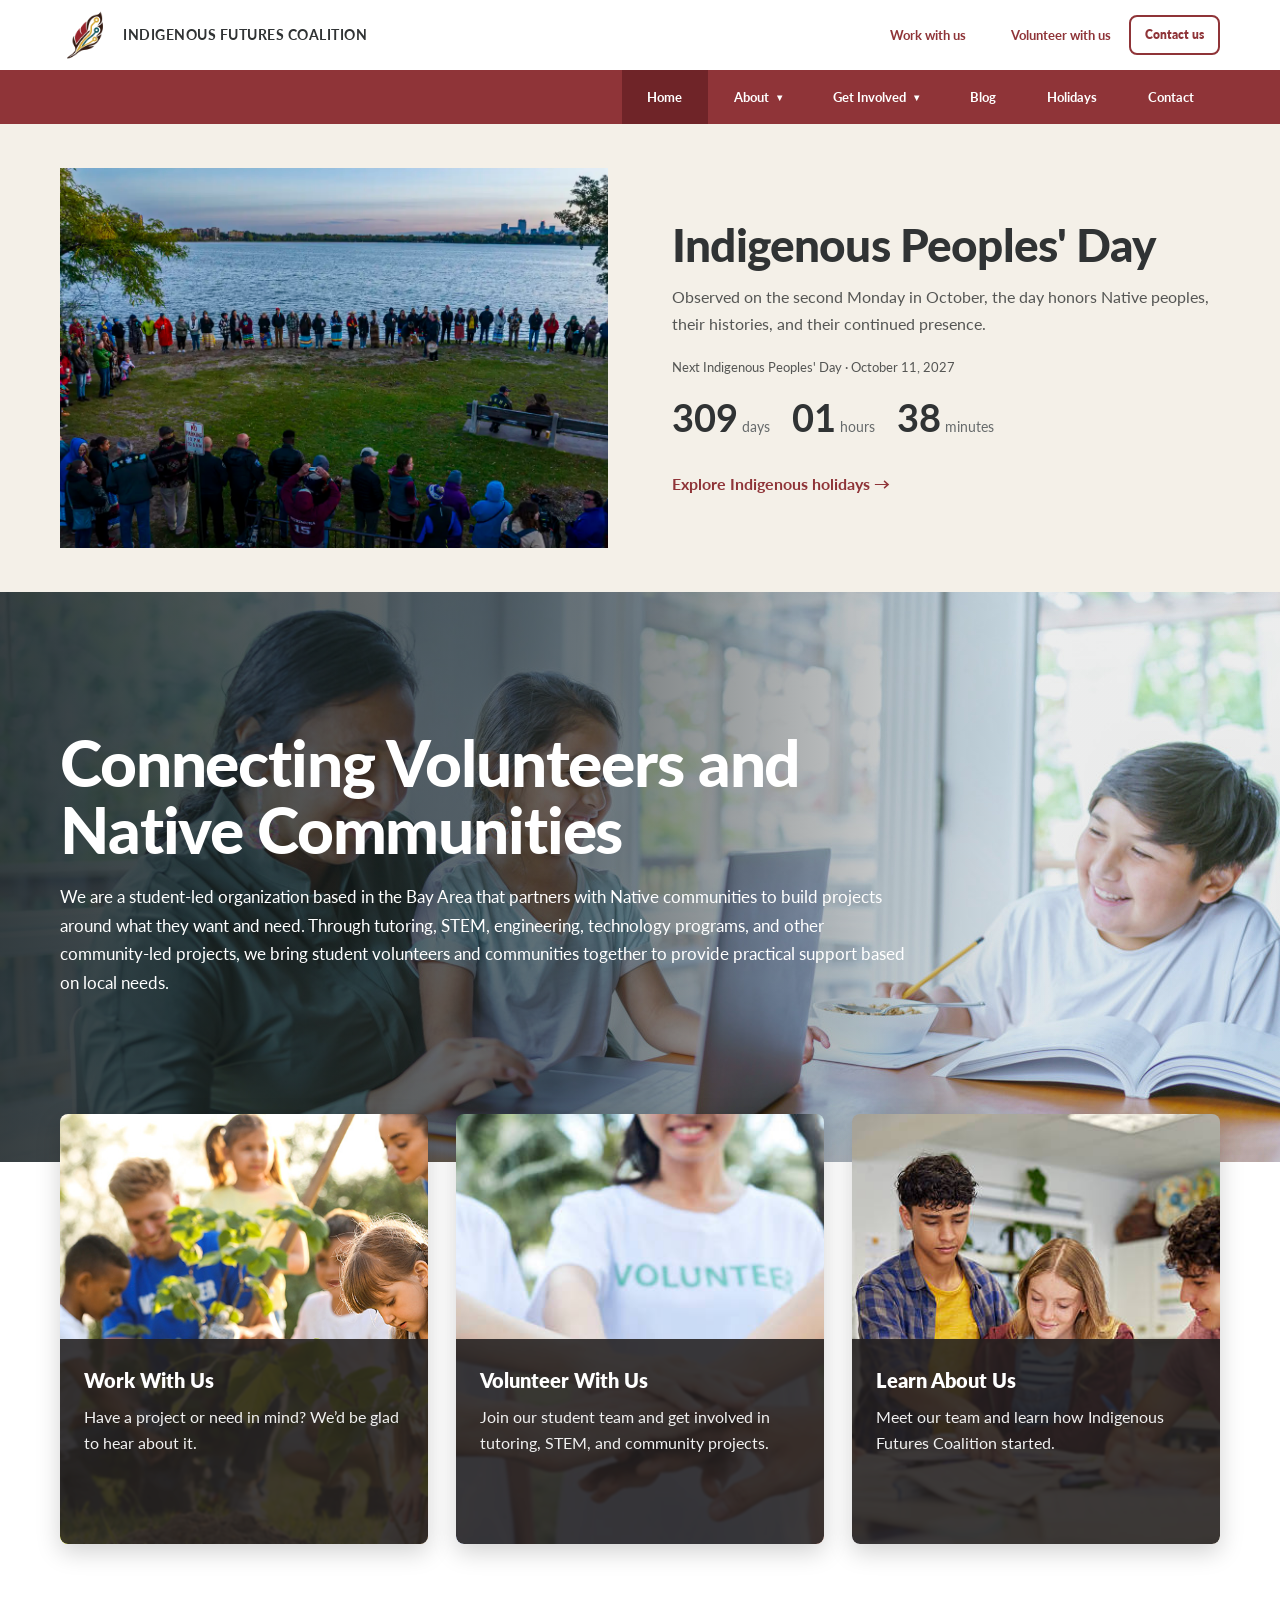
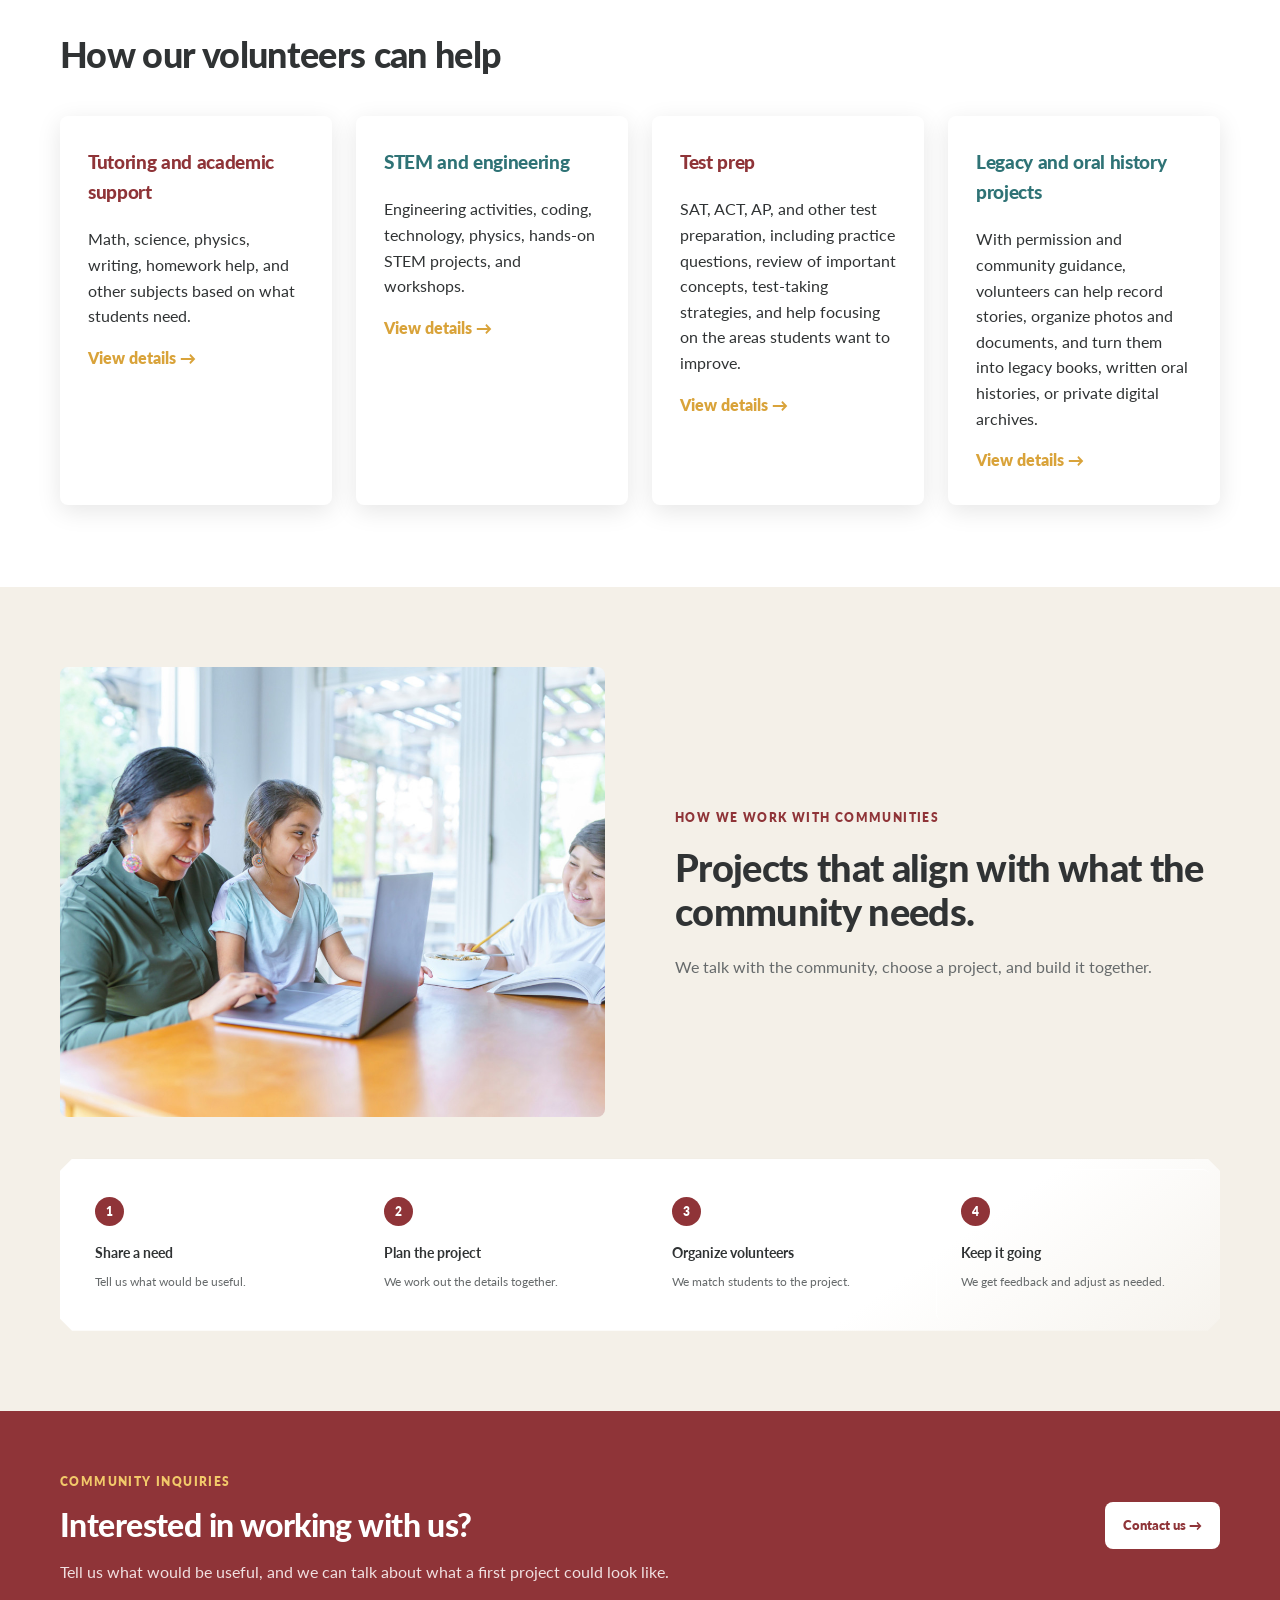
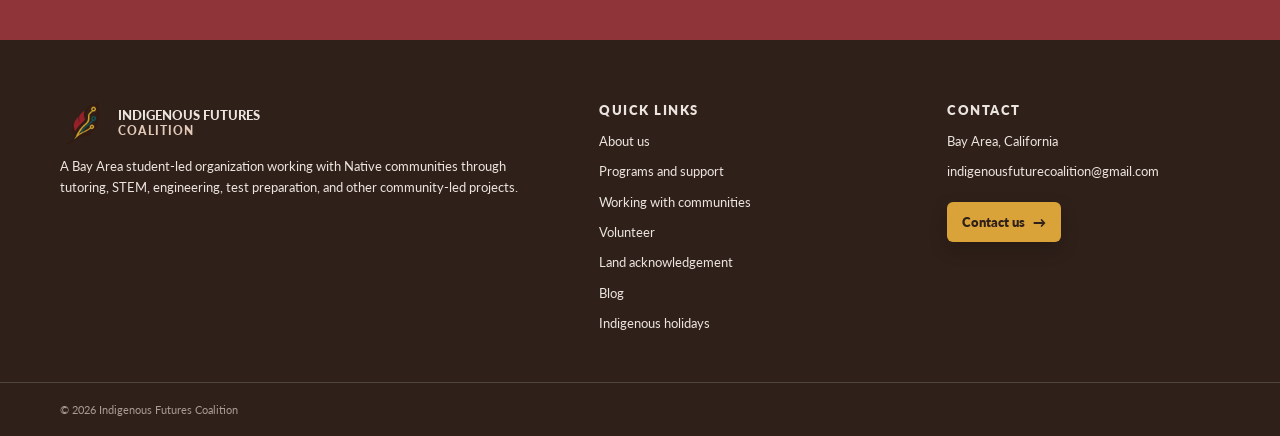
==== commit c45e43ce: "Restore countdown to home page" ====
--- a/index.html
+++ b/index.html
@@ -20,13 +20,21 @@
   <main>
     <section class="indigenous-day-hero" aria-labelledby="indigenous-day-title">
       <div class="container indigenous-day-grid">
+        <img class="indigenous-day-photo" src="assets/indigenous-countdown-bg.png" alt="People gathered beside a lake" loading="eager">
         <div class="indigenous-day-copy">
-          <p class="hero-kicker">Indigenous Peoples' Day</p>
-          <h1 id="indigenous-day-title">Counting down to a day of honor, learning, and community.</h1>
-          <p>Indigenous Peoples' Day is observed on the second Monday in October. This countdown marks time toward a day for honoring Native histories, cultures, leadership, and continued presence.</p>
+          <h2 id="indigenous-day-title">Indigenous Peoples' Day</h2>
+          <p>Observed on the second Monday in October, the day honors Native peoples, their histories, and their continued presence.</p>
+          <div class="home-countdown" data-countdown aria-label="Time until Indigenous Peoples' Day">
+            <p class="home-countdown-date"><span data-countdown-label>Next Indigenous Peoples' Day</span> · <span data-countdown-date>October 11, 2027</span></p>
+            <p class="home-countdown-today" data-countdown-today hidden>Today is Indigenous Peoples' Day.</p>
+            <div class="home-countdown-time" data-countdown-grid>
+              <span><strong data-countdown-days>—</strong> days</span>
+              <span><strong data-countdown-hours>—</strong> hours</span>
+              <span><strong data-countdown-minutes>—</strong> minutes</span>
+            </div>
+          </div>
+          <a class="indigenous-day-link" href="holidays.html">Explore Indigenous holidays →</a>
         </div>
-
-        <a class="hero-button" href="holidays.html">Explore Indigenous holidays</a>
       </div>
     </section>
 
--- a/styles.css
+++ b/styles.css
@@ -20,10 +20,6 @@
   background: #fff;
   font-family: "Lato", sans-serif;
   line-height: 1.6;
-}
-
-body.has-countdown-dock {
-  padding-bottom: 92px;
 }
 
 main {
@@ -212,176 +208,73 @@
 .menu-button, .mobile-nav { display: none; }
 
 .indigenous-day-hero {
-  position: relative;
-  overflow: hidden;
-  color: #fff;
-  background:
-    linear-gradient(110deg, rgba(47, 32, 25, .94), rgba(143, 52, 56, .82) 48%, rgba(47, 115, 118, .7)),
-    url("assets/indigenous-countdown-bg.png") center 42% / cover no-repeat;
-  padding: 82px 0 72px;
-}
-
-.indigenous-day-hero::after {
-  content: "";
-  position: absolute;
-  inset: auto 0 0;
-  height: 8px;
-  background: linear-gradient(90deg, var(--gold), var(--teal), var(--burgundy));
+  background: var(--cream);
+  padding: 44px 0;
 }
 
 .indigenous-day-grid {
-  position: relative;
-  z-index: 1;
   display: grid;
-  grid-template-columns: minmax(0, 1.15fr) minmax(340px, .85fr);
-  gap: 58px;
+  grid-template-columns: minmax(0, 1fr) minmax(0, 1fr);
+  gap: clamp(32px, 5vw, 72px);
   align-items: center;
 }
 
-.indigenous-day-copy h1 {
-  max-width: 780px;
-  margin-bottom: 18px;
-  font-size: clamp(2.45rem, 4.7vw, 4.35rem);
-  line-height: 1.05;
-}
-
-.indigenous-day-copy > p:not(.hero-kicker) {
-  max-width: 720px;
-  margin-bottom: 0;
-  color: #f7ece6;
-  font-size: 1.03rem;
-  line-height: 1.72;
-}
-
-.countdown-panel {
-  padding: 28px;
-  border: 1px solid rgba(255, 255, 255, .2);
-  border-radius: var(--radius);
-  background: rgba(255, 255, 255, .12);
-  box-shadow: 0 20px 46px rgba(0, 0, 0, .22);
-  backdrop-filter: blur(5px);
-}
-
-.countdown-date {
-  margin-bottom: 18px;
-  color: #f8d987;
-  font-size: .82rem;
-  font-weight: 900;
-  letter-spacing: .12em;
-  text-transform: uppercase;
-}
-
-.countdown-grid {
-  display: grid;
-  grid-template-columns: repeat(2, minmax(0, 1fr));
-  gap: 12px;
-}
-
-.countdown-grid div {
-  min-height: 112px;
+.indigenous-day-photo {
+  width: 100%;
+  height: 380px;
+  object-fit: cover;
+  object-position: center 46%;
+}
+
+.indigenous-day-copy h2 {
+  margin-bottom: 14px;
+  font-size: clamp(2.3rem, 3.6vw, 3.5rem);
+  line-height: 1.1;
+}
+
+.indigenous-day-copy > p {
+  max-width: 34rem;
+  margin-bottom: 20px;
+  color: #555654;
+  line-height: 1.65;
+}
+
+.home-countdown-date {
+  margin-bottom: 9px;
+  color: #555654;
+  font-size: .84rem;
+}
+
+.home-countdown-time {
   display: flex;
-  flex-direction: column;
-  justify-content: center;
-  padding: 18px 16px;
-  border-radius: var(--radius);
-  background: rgba(255, 255, 255, .9);
-  color: var(--brown);
-}
-
-.countdown-grid strong {
-  display: block;
-  min-width: 4ch;
-  font-size: clamp(2rem, 4vw, 3.05rem);
-  font-weight: 900;
-  line-height: 1;
+  flex-wrap: wrap;
+  gap: 22px;
+  color: var(--muted);
+  font-size: .85rem;
+}
+
+.home-countdown-time strong {
+  color: var(--ink);
+  font-size: clamp(1.8rem, 3vw, 2.5rem);
   font-variant-numeric: tabular-nums;
 }
 
-.countdown-grid span {
-  margin-top: 8px;
-  color: var(--burgundy);
-  font-size: .72rem;
-  font-weight: 900;
-  letter-spacing: .1em;
-  text-transform: uppercase;
-}
-
-.countdown-dock {
-  position: fixed;
-  left: 50%;
-  bottom: 16px;
-  z-index: 80;
-  width: min(940px, calc(100% - 32px));
-  min-height: 72px;
-  display: grid;
-  grid-template-columns: minmax(220px, 1fr) auto;
-  gap: 18px;
-  align-items: center;
-  padding: 12px 14px 12px 18px;
-  border: 1px solid rgba(255, 255, 255, .22);
-  border-radius: var(--radius);
-  background: rgba(47, 32, 25, .96);
-  color: #fff;
-  box-shadow: 0 18px 45px rgba(0, 0, 0, .28);
-  transform: translateX(-50%);
-}
-
-.countdown-dock-main {
-  min-width: 0;
-}
-
-.countdown-dock-main:hover {
-  transform: translateY(-1px);
-}
-
-.countdown-dock-label {
-  display: block;
-  color: #f2c96a;
-  font-size: .68rem;
-  font-weight: 900;
-  letter-spacing: .12em;
-  text-transform: uppercase;
-}
-
-.countdown-dock-main strong {
-  display: block;
-  margin-top: 3px;
-  font-size: 1.05rem;
-  line-height: 1.2;
-}
-
-.countdown-dock-grid {
-  display: grid;
-  grid-template-columns: repeat(4, minmax(58px, 1fr));
-  gap: 8px;
-}
-
-.countdown-dock-grid span {
-  min-width: 58px;
-  padding: 8px 9px;
-  border-radius: 6px;
-  background: rgba(255, 255, 255, .12);
-  text-align: center;
-}
-
-.countdown-dock-grid strong {
-  display: block;
-  font-size: 1.28rem;
-  font-weight: 900;
-  line-height: 1;
-  font-variant-numeric: tabular-nums;
-}
-
-.countdown-dock-grid em {
-  display: block;
-  margin-top: 4px;
-  color: #e2c9b8;
-  font-size: .6rem;
-  font-style: normal;
-  font-weight: 900;
-  letter-spacing: .09em;
-  text-transform: uppercase;
-}
+.home-countdown-time[hidden] { display: none; }
+
+.home-countdown-today {
+  margin: 0;
+  color: var(--burgundy);
+  font-weight: 700;
+}
+
+.indigenous-day-link {
+  display: inline-block;
+  margin-top: 22px;
+  color: var(--burgundy);
+  font-weight: 700;
+}
+
+.indigenous-day-link:hover { text-decoration: underline; }
 
 .land-acknowledgement {
   background: #f9f7f2;
@@ -552,85 +445,114 @@
   grid-template-columns: minmax(260px, .78fr) minmax(0, 1.22fr);
   gap: 56px;
   align-items: start;
-  margin-bottom: 34px;
+  margin-bottom: 32px;
 }
 
 .holidays-intro h2 {
-  margin: 8px 0 0;
-  color: var(--burgundy);
-  font-size: clamp(1.9rem, 3vw, 2.7rem);
+  margin: 0;
+  font-size: clamp(1.9rem, 3vw, 2.5rem);
   line-height: 1.1;
 }
 
 .holidays-intro > p {
+  margin: 0;
   color: var(--muted);
   font-size: 1rem;
-  line-height: 1.8;
+  line-height: 1.65;
+}
+
+.image-hero.holidays-hero {
+  padding: 58px 0 52px;
+  border: 0;
+  background: var(--cream);
+  color: var(--ink);
+}
+
+.holidays-hero p { color: #555654; }
+
+.holiday-countdown {
+  display: flex;
+  justify-content: space-between;
+  align-items: end;
+  gap: 24px;
+  padding: 10px 0 28px;
+  margin-bottom: 4px;
+}
+
+.holiday-countdown-label {
+  margin-bottom: 2px;
+  color: var(--muted);
+  font-size: .85rem;
+}
+
+.holiday-countdown h3 {
+  margin: 0;
+  font-size: 1.45rem;
+}
+
+.holiday-countdown-time {
+  display: flex;
+  flex-wrap: wrap;
+  gap: 22px;
+  color: var(--muted);
+  font-size: .85rem;
+}
+
+.holiday-countdown-time strong {
+  color: var(--ink);
+  font-size: 1.7rem;
+  font-variant-numeric: tabular-nums;
+}
+
+.holiday-countdown-time[hidden] { display: none; }
+
+.holiday-countdown-today {
+  margin: 6px 0 0;
+  color: var(--burgundy);
+  font-weight: 700;
 }
 
 .holiday-grid {
   display: grid;
-  grid-template-columns: repeat(2, minmax(0, 1fr));
-  gap: 22px;
+  grid-template-columns: 1fr;
 }
 
 .holiday-card {
   display: grid;
-  grid-template-columns: 150px minmax(0, 1fr);
-  gap: 24px;
+  grid-template-columns: minmax(120px, .22fr) minmax(0, 1fr);
+  gap: clamp(24px, 5vw, 72px);
   align-items: start;
-  min-height: 230px;
-  padding: 26px;
-  border: 1px solid var(--line);
-  border-radius: var(--radius);
-  background: #fff;
-  box-shadow: 0 12px 28px rgba(47, 32, 25, .07);
-}
-
-.featured-holiday {
-  grid-column: 1 / -1;
-  min-height: 0;
-  background: linear-gradient(135deg, #fff, #f7efe4);
+  padding: 25px 0;
+  border-bottom: 1px solid var(--line);
 }
 
 .holiday-date {
-  min-height: 122px;
   display: flex;
   flex-direction: column;
-  justify-content: center;
-  padding: 18px 14px;
-  border-radius: var(--radius);
-  background: var(--burgundy);
-  color: #fff;
+  color: var(--burgundy);
 }
 
 .holiday-date span {
-  color: #f2c96a;
-  font-size: .68rem;
-  font-weight: 900;
-  letter-spacing: .11em;
-  text-transform: uppercase;
+  font-size: .82rem;
+  font-weight: 700;
 }
 
 .holiday-date strong {
-  margin-top: 6px;
-  font-size: 1.55rem;
-  line-height: 1.05;
+  margin-top: 2px;
+  font-size: 1.25rem;
+  line-height: 1.2;
 }
 
 .holiday-region {
-  margin-bottom: 7px;
+  margin-bottom: 5px;
   color: var(--teal);
-  font-size: .7rem;
-  font-weight: 900;
-  letter-spacing: .11em;
-  text-transform: uppercase;
+  font-size: .78rem;
+  font-weight: 700;
 }
 
 .holiday-card h3 {
-  margin-bottom: 10px;
-  color: var(--brown);
-  font-size: 1.35rem;
+  margin-bottom: 6px;
+  font-size: 1.3rem;
   line-height: 1.18;
 }
 
@@ -638,44 +560,11 @@
   margin-bottom: 0;
   color: var(--muted);
   font-size: .95rem;
-  line-height: 1.72;
-}
-
-.respectful-list {
-  display: grid;
-  grid-template-columns: minmax(260px, .72fr) minmax(0, 1.28fr);
-  gap: 52px;
-  align-items: start;
-}
-
-.respectful-list h2 {
-  margin: 8px 0 0;
-  color: var(--burgundy);
-  font-size: clamp(1.8rem, 3vw, 2.45rem);
-  line-height: 1.12;
-}
-
-.respectful-grid {
-  display: grid;
-  gap: 18px;
-}
-
-.respectful-grid article {
-  padding: 22px;
-  border-left: 5px solid var(--gold);
-  border-radius: var(--radius);
-  background: #fff;
-}
-
-.respectful-grid h3 {
-  margin-bottom: 6px;
-  font-size: 1.1rem;
-}
-
-.respectful-grid p {
-  margin-bottom: 0;
-  color: var(--muted);
-}
+  line-height: 1.6;
+}
+
+.holidays-note h2 { font-size: 1.65rem; }
+.holidays-note p { max-width: 750px; margin-bottom: 0; color: var(--muted); }
 .placeholder-panel { background: #fbf6e8; border-left: 5px solid var(--gold); padding: 35px; border-radius: var(--radius); }
 .placeholder-panel h2 { font-size: 2rem; }
 .profile-grid { display: grid; grid-template-columns: repeat(2,1fr); gap: 24px; }
@@ -770,14 +659,14 @@
   .mobile-nav-group span { color: #f2c96a; font-size: .72rem; font-weight: 900; letter-spacing: .1em; text-transform: uppercase; }
   .mobile-nav-group a { padding-left: 14px; }
   .indigenous-day-grid, .land-acknowledgement-inner { grid-template-columns: 1fr; gap: 32px; }
-  .indigenous-day-hero { padding: 68px 0 58px; }
+  .indigenous-day-hero { padding: 38px 0; }
+  .indigenous-day-photo { height: 340px; }
   .action-grid { grid-template-columns: 1fr; }
   .action-card { min-height: 90px; }
   .-grid { grid-template-columns: repeat(2,1fr); }
   .-card:nth-child(2) { border-right: 0; }
-  .about-band-grid, .plain-heading, .prose-grid, .contact-grid, .blog-layout, .holidays-intro, .respectful-list { grid-template-columns: 1fr; gap: 38px; }
+  .about-band-grid, .plain-heading, .prose-grid, .contact-grid, .blog-layout, .holidays-intro { grid-template-columns: 1fr; gap: 38px; }
   .blog-sidebar { position: static; }
-  .holiday-grid { grid-template-columns: 1fr; }
   .simple-steps { grid-template-columns: repeat(2,1fr); }
   .footer-grid { grid-template-columns: 1.4fr 1fr; }
   .footer-grid > div:last-child { grid-column: 2; }
@@ -791,25 +680,13 @@
   .brand-seal { width: 49px; height: 49px; }
   .brand-words strong { font-size: .88rem; }
   .brand-words small { font-size: .61rem; }
-  body.has-countdown-dock { padding-bottom: 148px; }
-  .indigenous-day-hero { padding: 54px 0 48px; }
-  .indigenous-day-copy h1 { font-size: 2.48rem; }
-  .countdown-dock {
-    bottom: 10px;
-    width: min(100% - 20px, 520px);
-    grid-template-columns: 1fr;
-    gap: 10px;
-    padding: 12px;
-  }
-  .countdown-dock-main strong { font-size: .95rem; }
-  .countdown-dock-grid { grid-template-columns: repeat(4, minmax(0, 1fr)); gap: 6px; }
-  .countdown-dock-grid span { min-width: 0; padding: 8px 5px; }
-  .countdown-dock-grid strong { font-size: 1.05rem; }
-  .countdown-dock-grid em { font-size: .55rem; }
-  .countdown-panel { padding: 18px; }
-  .countdown-grid { grid-template-columns: 1fr 1fr; gap: 9px; }
-  .countdown-grid div { min-height: 92px; padding: 14px 12px; }
-  .countdown-grid strong { font-size: 2.1rem; }
+  .indigenous-day-hero { padding: 22px 0 34px; }
+  .indigenous-day-grid { gap: 24px; }
+  .indigenous-day-photo { height: 230px; }
+  .indigenous-day-copy h2 { font-size: 2.4rem; }
+  .home-countdown-time { gap: 14px; }
+  .holiday-countdown { display: block; }
+  .holiday-countdown-time { margin-top: 14px; gap: 14px; }
   .land-acknowledgement { padding: 34px 0; }
   .home-hero { min-height: 520px; background-position: 60% center; }
   .home-hero::before { background: linear-gradient(90deg, rgba(17,26,29,.9), rgba(17,26,29,.58) 88%); }
@@ -826,15 +703,9 @@
   height: 300px; 
 }
   .check-list { grid-template-columns: 1fr; }
-  .holiday-card, .featured-holiday {
+  .holiday-card {
     grid-template-columns: 1fr;
-    gap: 18px;
-    min-height: 0;
-    padding: 22px;
-  }
-  .holiday-date {
-    min-height: 0;
-    padding: 16px;
+    gap: 12px;
   }
   .simple-steps { grid-template-columns: 1fr; }
   .contact-band-inner { align-items: flex-start; flex-direction: column; }
